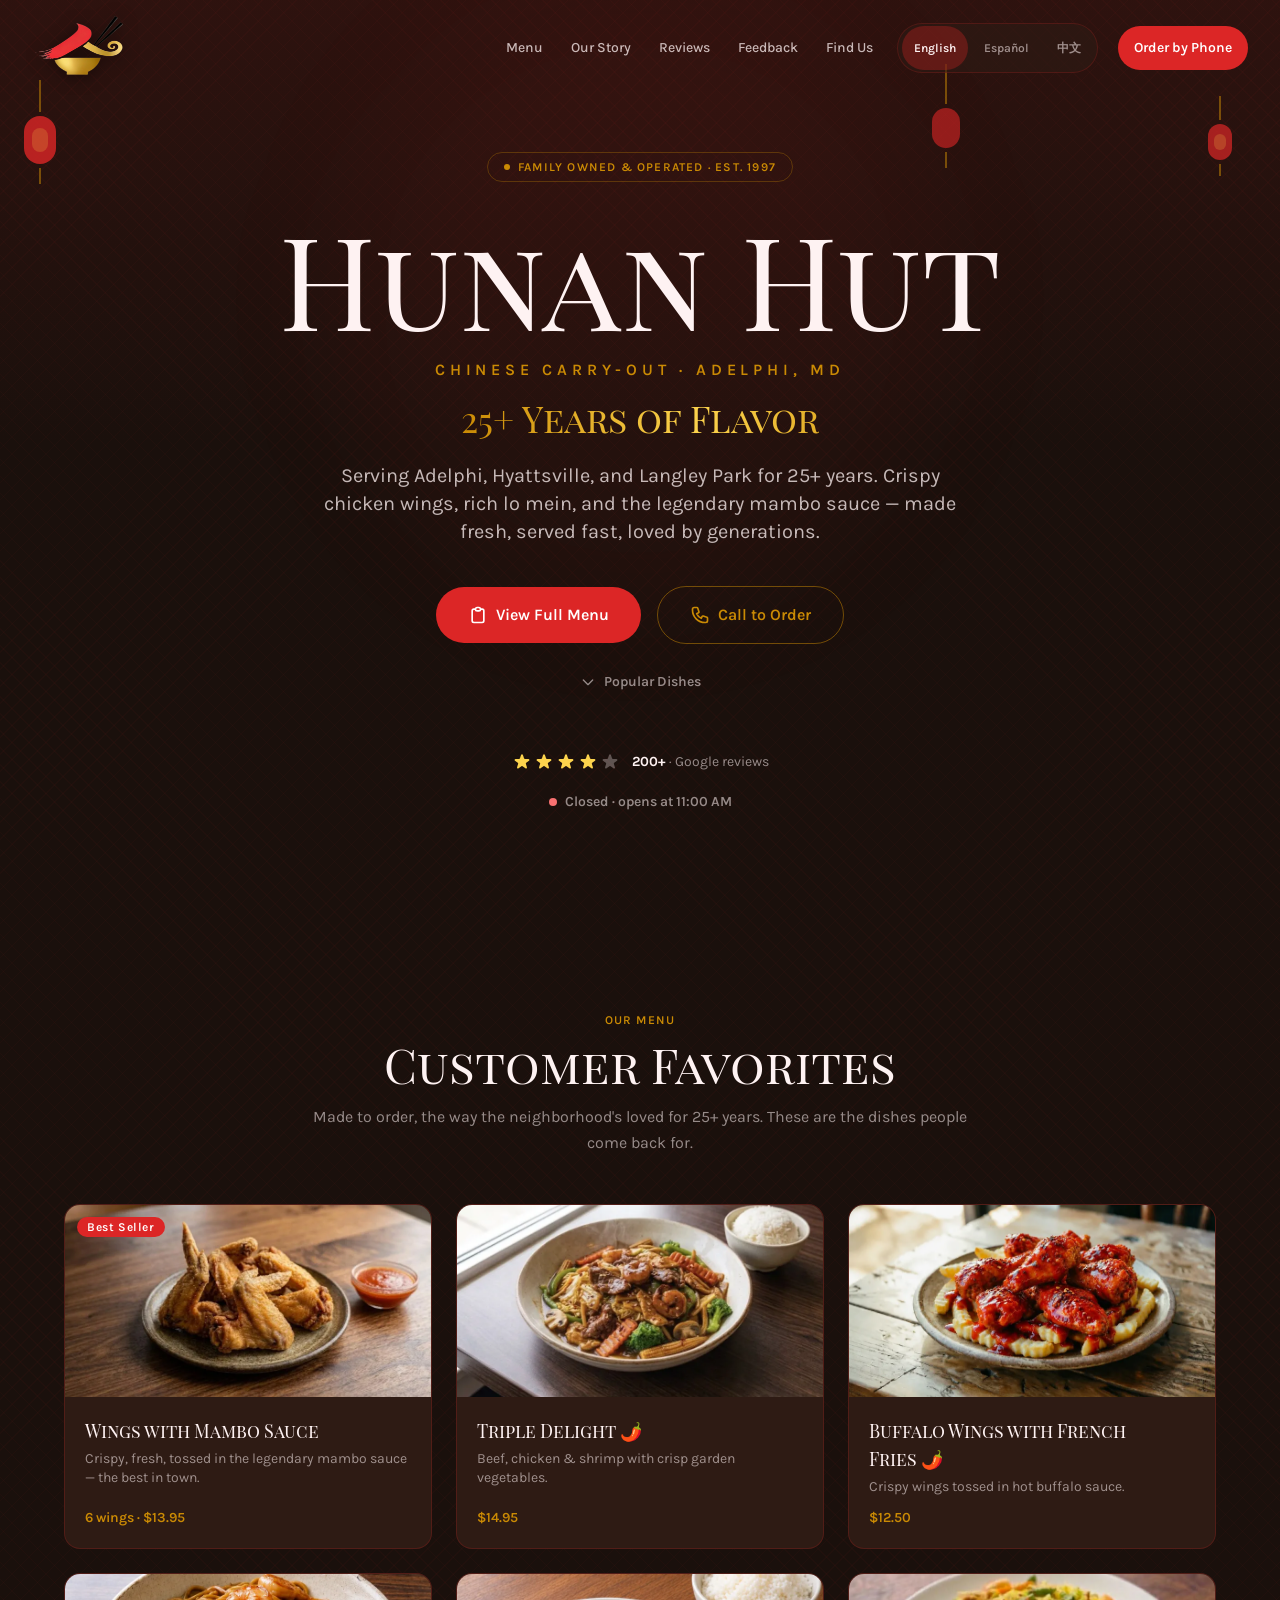
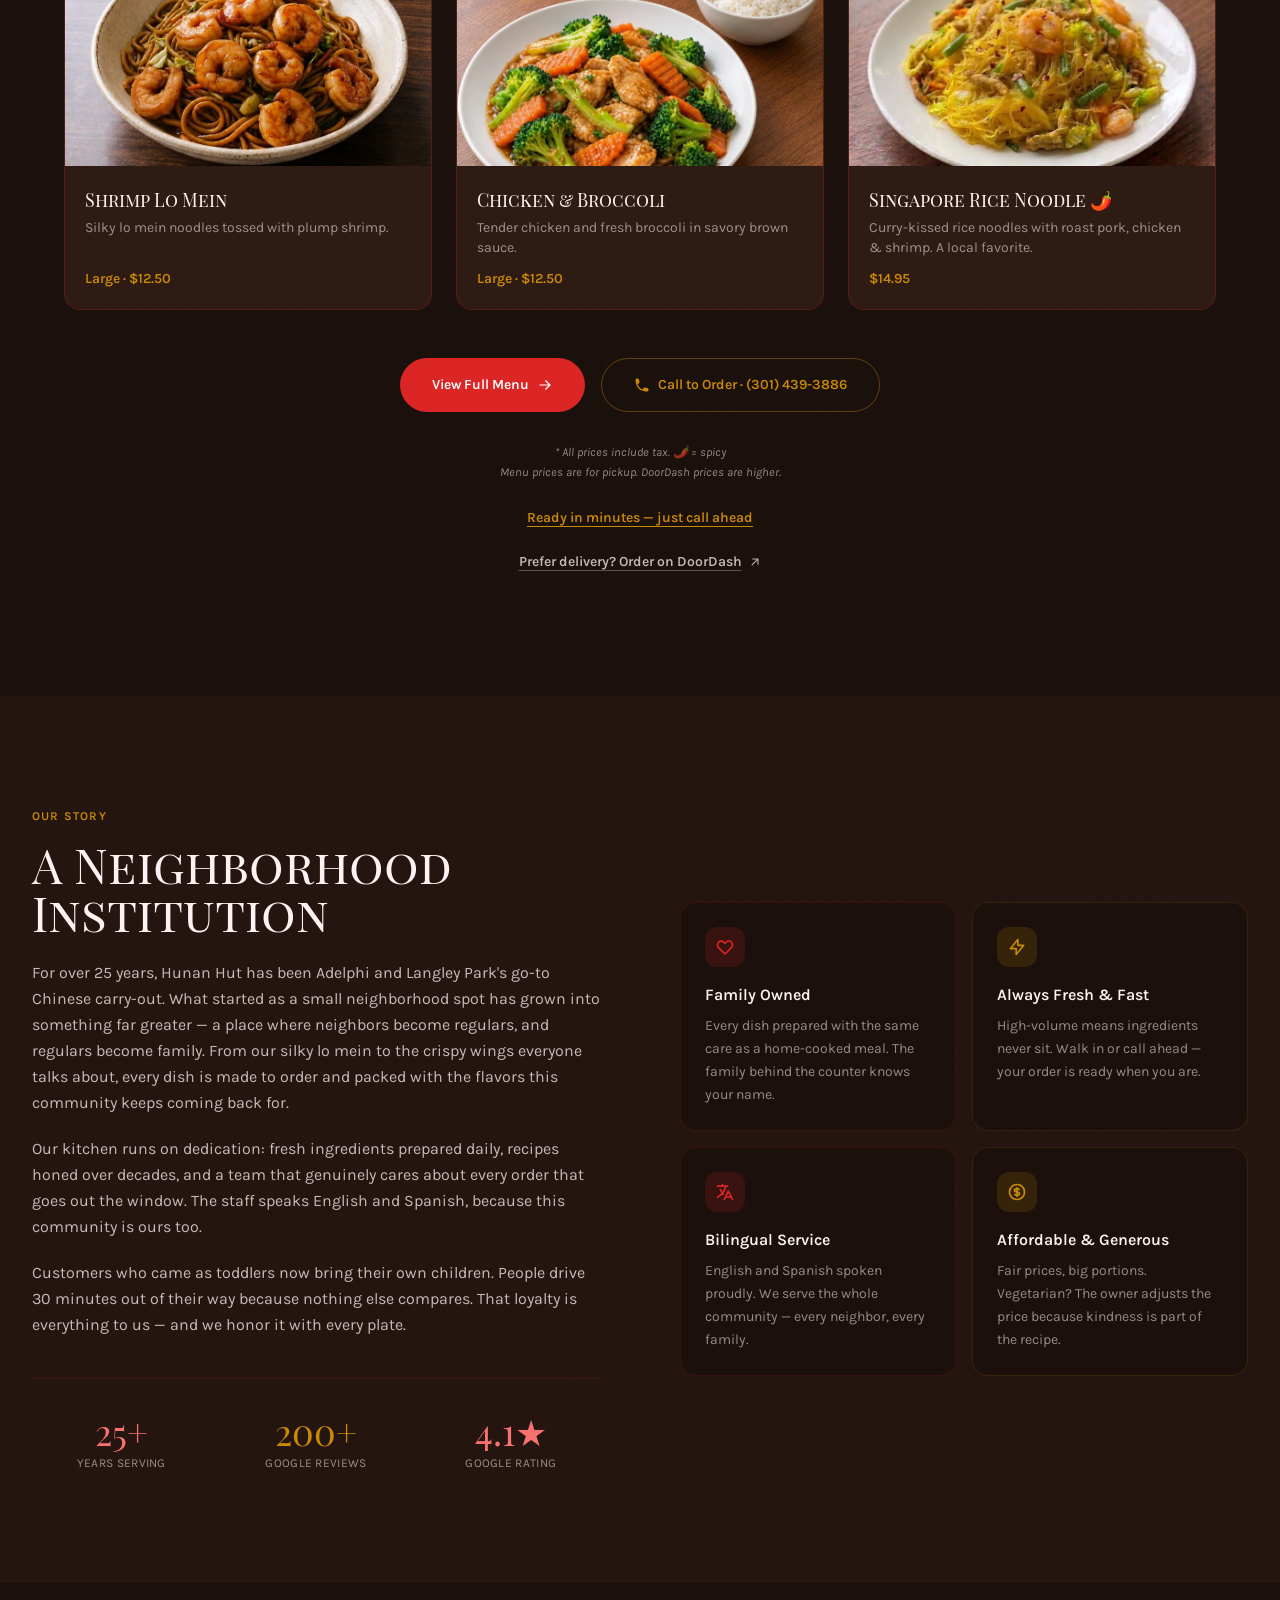
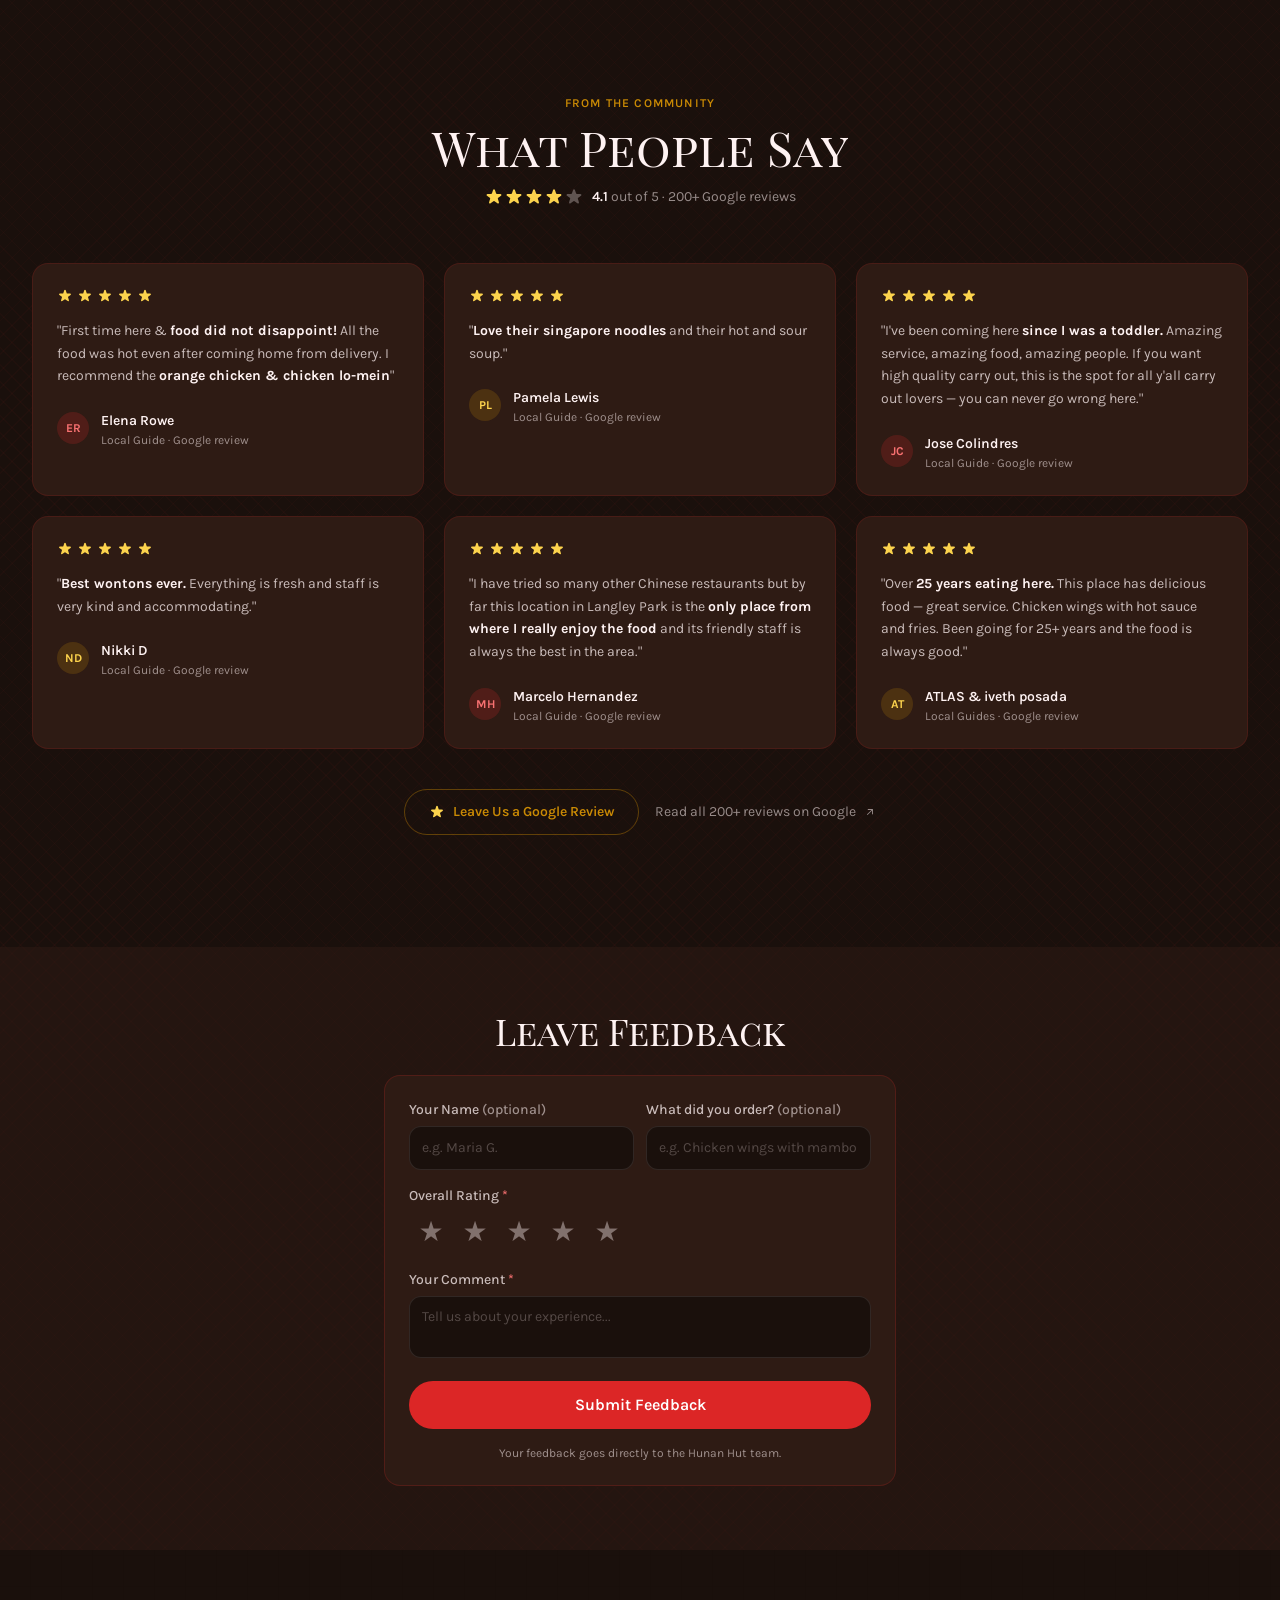
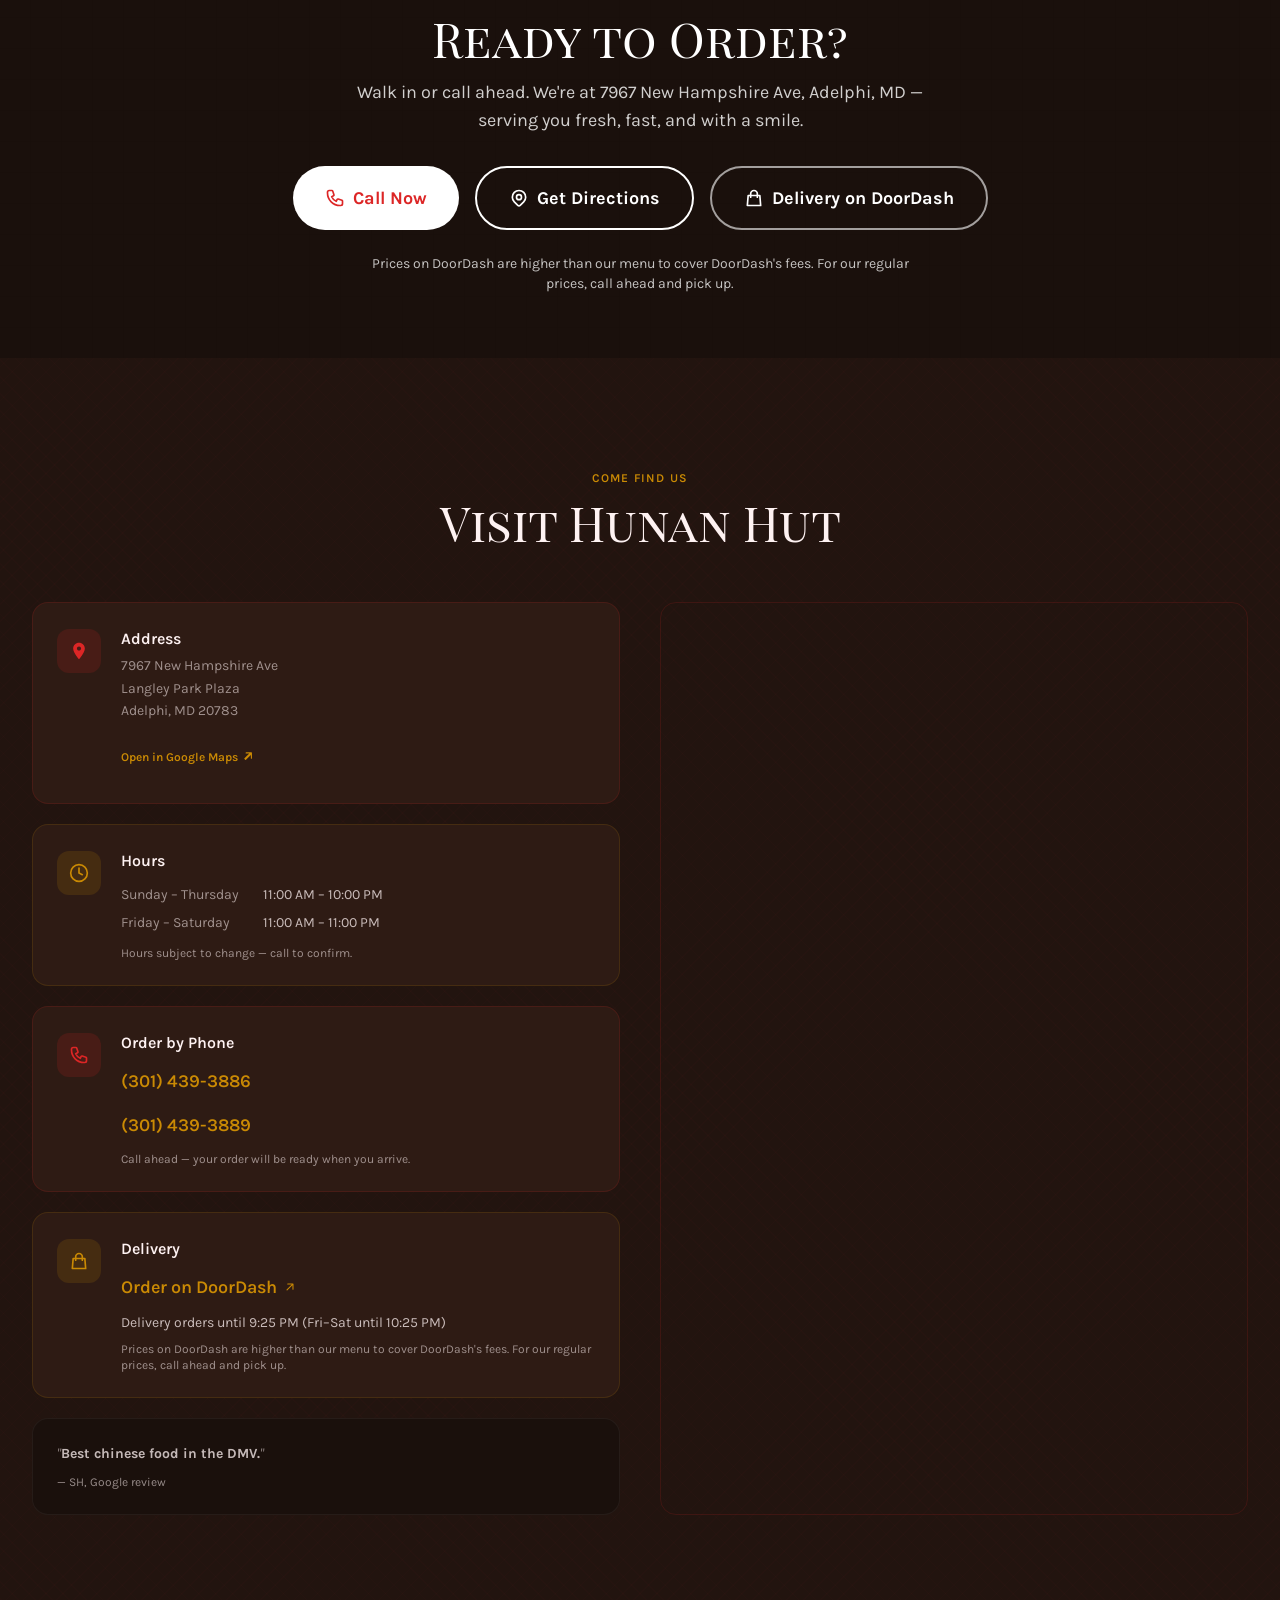
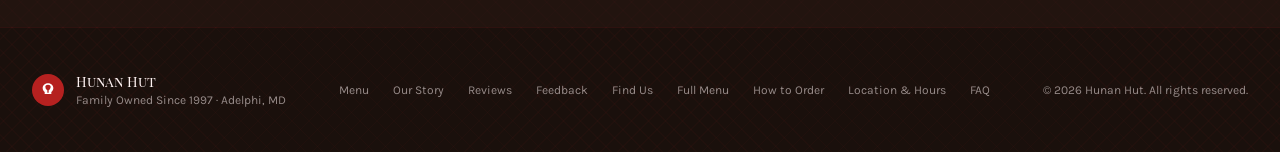
==== index.html @ 41709d6e "seo: official-site signals — sameAs profiles, FAQ official-website answer, drop hreflang - Restauran" ====
<!DOCTYPE html>
<html lang="en">
<head>
  <meta charset="UTF-8" />
  <meta name="viewport" content="width=device-width, initial-scale=1.0" />
  <title>Hunan Hut | Chinese Carry-Out &amp; Wings in Adelphi, MD</title>
  <meta name="description" content="Family-owned Chinese carry-out in Adelphi, MD since 1997. Crispy wings with mambo sauce, lo mein &amp; General Tso's. 7967 New Hampshire Ave · (301) 439-3886.">
  <meta name="keywords" content="Chinese carry-out Adelphi MD, lo mein Adelphi, Chinese takeout Hyattsville, chicken wings mambo sauce, General Tso's chicken Maryland, Chinese food Langley Park, fried rice carry-out, Chinese food near me, American Chinese food Maryland, Prince George's County Chinese restaurant, bilingual Chinese carry-out, cheap Chinese food DMV">
  <meta name="robots" content="index, follow">
  <meta name="geo.region" content="US-MD">
  <meta name="geo.placename" content="Adelphi, Maryland">
  <meta name="geo.position" content="38.9943;-76.9857">
  <meta name="ICBM" content="38.9943, -76.9857">
  <link rel="canonical" href="https://hunan-hut.com/">
  <link rel="icon" href="/favicon.ico" sizes="48x48">
  <link rel="icon" type="image/png" href="/icon-192.png" sizes="192x192">
  <link rel="apple-touch-icon" href="/apple-touch-icon.png">
  <!-- Open Graph -->
  <meta property="og:type" content="restaurant">
  <meta property="og:site_name" content="Hunan Hut">
  <meta property="og:title" content="Hunan Hut — Chinese Carry-Out | Adelphi, MD">
  <meta property="og:description" content="Family-owned Chinese carry-out serving Adelphi &amp; Hyattsville for 25+ years. Wings with mambo sauce, lo mein, General Tso's, and more. Call (301) 439-3886.">
  <meta property="og:url" content="https://hunan-hut.com/">
  <meta property="og:locale" content="en_US">
  <meta property="og:locale:alternate" content="es_MX">
  <meta property="og:locale:alternate" content="zh_CN">
  <!-- Twitter Card -->
  <meta property="og:image" content="https://hunan-hut.com/images/menu/wings-mambo.jpg">
  <meta property="og:image:alt" content="Crispy fried chicken wings with a cup of mambo sauce from Hunan Hut in Adelphi, MD">
  <meta name="twitter:card" content="summary_large_image">
  <meta name="twitter:title" content="Hunan Hut — Chinese Carry-Out | Adelphi, MD">
  <meta name="twitter:description" content="Crispy wings, lo mein, General Tso's. Family-owned 25+ years in Adelphi, MD.">
  <meta name="twitter:image" content="https://hunan-hut.com/images/menu/wings-mambo.jpg">
  <!-- Hreflang -->
  <!-- Preconnect -->
  <link rel="preconnect" href="https://fonts.googleapis.com" />
  <link rel="preconnect" href="https://fonts.gstatic.com" crossorigin />
  <link href="https://fonts.googleapis.com/css2?family=Karla:wght@300;400;500;600;700&family=Playfair+Display+SC:wght@400;700&display=swap" rel="stylesheet" media="print" onload="this.media='all'" />
  <noscript><link href="https://fonts.googleapis.com/css2?family=Karla:wght@300;400;500;600;700&family=Playfair+Display+SC:wght@400;700&display=swap" rel="stylesheet" /></noscript>
  <link rel="stylesheet" href="assets/tailwind.css">
  <style>
    /* Reduced motion support */
    @media (prefers-reduced-motion: reduce) {
      *, ::before, ::after { animation-duration: 0.01ms !important; transition-duration: 0.01ms !important; }
    }

    html { scroll-behavior: smooth; }
    body { font-family: 'Karla', system-ui, sans-serif; background: #1A100C; color: #FEF2F2; }

    /* Lantern glow animation */
    @keyframes lanternSway {
      0%, 100% { transform: rotate(-3deg); }
      50%       { transform: rotate(3deg); }
    }
    @keyframes glowPulse {
      0%, 100% { box-shadow: 0 0 20px rgba(220,38,38,0.4), 0 0 60px rgba(220,38,38,0.15); }
      50%       { box-shadow: 0 0 35px rgba(220,38,38,0.7), 0 0 80px rgba(220,38,38,0.25); }
    }
    @keyframes fadeInUp {
      from { opacity: 0; transform: translateY(24px); }
      to   { opacity: 1; transform: translateY(0); }
    }
    @keyframes shimmer {
      0%   { background-position: -200% center; }
      100% { background-position:  200% center; }
    }

    .lantern { animation: lanternSway 4s ease-in-out infinite; transform-origin: top center; }
    .lantern:nth-child(2) { animation-delay: 0.8s; }
    .lantern:nth-child(3) { animation-delay: 1.6s; }
    .glow-red { animation: glowPulse 3s ease-in-out infinite; }
    .fade-in-up { animation: fadeInUp 0.7s ease-out forwards; }
    .delay-1 { animation-delay: 0.15s; opacity: 0; }
    .delay-2 { animation-delay: 0.3s;  opacity: 0; }
    .delay-3 { animation-delay: 0.45s; opacity: 0; }
    .delay-4 { animation-delay: 0.6s;  opacity: 0; }

    .gold-shimmer {
      background: linear-gradient(90deg, #CA8A04, #FCD34D, #CA8A04, #FCD34D);
      background-size: 200% auto;
      -webkit-background-clip: text;
      background-clip: text;
      -webkit-text-fill-color: transparent;
      animation: shimmer 8s linear infinite;
    }

    .pattern-bg {
      background-image:
        repeating-linear-gradient(45deg, rgba(220,38,38,0.03) 0px, rgba(220,38,38,0.03) 1px, transparent 1px, transparent 12px),
        repeating-linear-gradient(-45deg, rgba(220,38,38,0.03) 0px, rgba(220,38,38,0.03) 1px, transparent 1px, transparent 12px);
    }

    .card-hover {
      transition: transform 0.2s ease, box-shadow 0.2s ease;
    }
    .card-hover:hover {
      transform: translateY(-4px);
      box-shadow: 0 12px 40px rgba(220,38,38,0.25);
    }
    .fav-img { transition: transform 0.4s ease; }
    .card-hover:hover .fav-img { transform: scale(1.05); }

    /* Divider wave */
    .wave-divider { line-height: 0; }
    .wave-divider svg { display: block; }

    /* Sticky nav scroll shadow */
    .nav-scrolled { box-shadow: 0 2px 20px rgba(0,0,0,0.6); }

    /* Menu badge */
    .badge {
      display: inline-flex; align-items: center; gap: 4px;
      font-size: 12px; font-weight: 600; letter-spacing: 0.05em;
      padding: 2px 10px; border-radius: 100px;
    }

    /* Stars (display) */
    .star { color: #FCD34D; }

    /* Star rating INPUT */
    .star-rating { position: relative; display: flex; flex-direction: row-reverse; gap: 0; justify-content: flex-end; }
    .star-rating input { position: absolute; opacity: 0; width: 1px; height: 1px; }
    .star-rating input:focus-visible + label { outline: 2px solid #CA8A04; outline-offset: 2px; border-radius: 4px; }
    .star-rating label {
      font-size: 28px; color: rgba(254,242,242,0.4); cursor: pointer;
      display: inline-flex; align-items: center; justify-content: center; min-width: 44px; min-height: 44px;
      transition: color 0.15s ease;
    }
    .star-rating label:hover,
    .star-rating label:hover ~ label,
    .star-rating input:checked ~ label { color: #FCD34D; }

    /* Language toggle — same pill style as the other pages */
    .lang-btn { border-radius: 9999px; transition: color 0.2s ease, background-color 0.2s ease; }
    .lang-btn.active { background: rgba(220,38,38,0.3); color: #FEF2F2; }

    /* Feedback form success */
    #feedback-success { display: none; }
    /* Focus is moved here after sending so screen readers announce it; it isn't clickable, so no ring */
    #feedback-success:focus { outline: none; }
  </style>

  <!-- JSON-LD: WebSite (gives Google the site name "Hunan Hut" for search results) -->
  <script type="application/ld+json">
  {
    "@context": "https://schema.org",
    "@type": "WebSite",
    "@id": "https://hunan-hut.com/#website",
    "name": "Hunan Hut",
    "alternateName": ["Hunan Hut Chinese Carry-Out", "hunan-hut.com"],
    "url": "https://hunan-hut.com/"
  }
  </script>

  <!-- JSON-LD: LocalBusiness / Restaurant -->
  <script type="application/ld+json">
  {
    "@context": "https://schema.org",
    "@type": ["Restaurant", "LocalBusiness", "FoodEstablishment"],
    "name": "Hunan Hut",
    "alternateName": "Hunan Hut Chinese Carry-Out",
    "description": "Family-owned Chinese-American carry-out serving Adelphi and Hyattsville, MD for over 25 years. Famous for crispy chicken wings with mambo sauce, lo mein, General Tso's chicken, fried rice, and more. English and Spanish spoken.",
    "@id": "https://hunan-hut.com/#restaurant",
    "url": "https://hunan-hut.com/",
    "image": [
      "https://hunan-hut.com/images/menu/wings-mambo.jpg",
      "https://hunan-hut.com/images/menu/triple-delight.jpg",
      "https://hunan-hut.com/images/menu/shrimp-lo-mein.jpg"
    ],
    "logo": "https://hunan-hut.com/logo2.png",
    "menu": "https://hunan-hut.com/menu/",
    "hasMenu": "https://hunan-hut.com/menu/",
    "telephone": "+13014393886",
    "priceRange": "$",
    "servesCuisine": ["Chinese", "American Chinese", "Asian"],
    "address": {
      "@type": "PostalAddress",
      "streetAddress": "7967 New Hampshire Ave",
      "addressLocality": "Adelphi",
      "addressRegion": "MD",
      "postalCode": "20783",
      "addressCountry": "US"
    },
    "geo": {
      "@type": "GeoCoordinates",
      "latitude": 38.9943,
      "longitude": -76.9857
    },
    "openingHoursSpecification": [
      { "@type": "OpeningHoursSpecification", "dayOfWeek": "https://schema.org/Monday",    "opens": "11:00", "closes": "22:00" },
      { "@type": "OpeningHoursSpecification", "dayOfWeek": "https://schema.org/Tuesday",   "opens": "11:00", "closes": "22:00" },
      { "@type": "OpeningHoursSpecification", "dayOfWeek": "https://schema.org/Wednesday", "opens": "11:00", "closes": "22:00" },
      { "@type": "OpeningHoursSpecification", "dayOfWeek": "https://schema.org/Thursday",  "opens": "11:00", "closes": "22:00" },
      { "@type": "OpeningHoursSpecification", "dayOfWeek": "https://schema.org/Friday",    "opens": "11:00", "closes": "23:00" },
      { "@type": "OpeningHoursSpecification", "dayOfWeek": "https://schema.org/Saturday",  "opens": "11:00", "closes": "23:00" },
      { "@type": "OpeningHoursSpecification", "dayOfWeek": "https://schema.org/Sunday",    "opens": "11:00", "closes": "22:00" }
    ],
    "aggregateRating": {
      "@type": "AggregateRating",
      "ratingValue": "4.1",
      "reviewCount": "208",
      "bestRating": "5",
      "worstRating": "1"
    },
    "hasMap": "https://maps.google.com/?cid=963080187798572148",
    "sameAs": [
      "https://maps.google.com/?cid=963080187798572148",
      "https://maps.apple.com/place?place-id=I8BC66DBC13714AF1",
      "https://www.yelp.com/biz/hunan-hut-hyattsville",
      "https://www.doordash.com/store/hunan-hut-hyattsville-37828137/85688749/"
    ],
    "potentialAction": [
      {
        "@type": "OrderAction",
        "target": {
          "@type": "EntryPoint",
          "urlTemplate": "tel:+13014393886"
        }
      },
      {
        "@type": "OrderAction",
        "target": {
          "@type": "EntryPoint",
          "urlTemplate": "https://www.doordash.com/store/hunan-hut-hyattsville-37828137/85688749/",
          "actionPlatform": ["https://schema.org/DesktopWebPlatform", "https://schema.org/MobileWebPlatform"]
        }
      }
    ],
    "amenityFeature": [
      { "@type": "LocationFeatureSpecification", "name": "Takeout", "value": true },
      { "@type": "LocationFeatureSpecification", "name": "Carry-Out", "value": true },
      { "@type": "LocationFeatureSpecification", "name": "Delivery (via DoorDash)", "value": true },
      { "@type": "LocationFeatureSpecification", "name": "Bilingual Staff (English/Spanish)", "value": true }
    ],
    "keywords": "Chinese carry-out, lo mein, chicken wings, mambo sauce, General Tso's, fried rice, Adelphi MD, Hyattsville MD, Langley Park"
  }
  </script>

  <!-- JSON-LD: BreadcrumbList -->
  <script type="application/ld+json">
  {
    "@context": "https://schema.org",
    "@type": "BreadcrumbList",
    "itemListElement": [
      {
        "@type": "ListItem",
        "position": 1,
        "name": "Hunan Hut",
        "item": "https://hunan-hut.com/"
      }
    ]
  }
  </script>
</head>
<body class="bg-brand-darker pattern-bg pb-[72px] md:pb-0">

  <!-- ===== NAVIGATION ===== -->
  <nav id="navbar" aria-label="Main navigation"
    class="fixed top-0 left-0 right-0 z-50 transition-all duration-300">
    <div class="max-w-7xl mx-auto px-4 sm:px-6 lg:px-8">
      <div class="flex items-center justify-between h-24">

        <!-- Logo -->
        <a href="#home" class="flex items-center gap-2 cursor-pointer focus:outline-none focus-visible:ring-2 focus-visible:ring-brand-gold rounded" aria-label="Hunan Hut home">
          <img src="logo2.png" alt="Hunan Hut logo: a gold rice bowl with chopsticks under a red brushstroke" width="96" height="96" fetchpriority="high" class="object-contain flex-shrink-0" style="height:96px;width:96px;filter:drop-shadow(0 2px 8px rgba(0,0,0,0.5))"/>
        </a>

        <!-- Desktop nav links -->
        <!-- lg, not md: at 768–1023px the full nav wraps and clips the 中文 button, so tablets get the hamburger -->
        <div class="hidden lg:flex items-center gap-5">
          <a href="#menu"      data-i18n="nav_menu"     class="inline-flex items-center min-h-[44px] text-brand-cream/75 hover:text-brand-cream transition-colors duration-200 text-sm font-medium cursor-pointer focus:outline-none focus-visible:ring-2 focus-visible:ring-brand-gold rounded px-1">Menu</a>
          <a href="#about"     data-i18n="nav_story"    class="inline-flex items-center min-h-[44px] text-brand-cream/75 hover:text-brand-cream transition-colors duration-200 text-sm font-medium cursor-pointer focus:outline-none focus-visible:ring-2 focus-visible:ring-brand-gold rounded px-1">Our Story</a>
          <a href="#reviews"   data-i18n="nav_reviews"  class="inline-flex items-center min-h-[44px] text-brand-cream/75 hover:text-brand-cream transition-colors duration-200 text-sm font-medium cursor-pointer focus:outline-none focus-visible:ring-2 focus-visible:ring-brand-gold rounded px-1">Reviews</a>
          <a href="#feedback"  data-i18n="nav_feedback" class="inline-flex items-center min-h-[44px] text-brand-cream/75 hover:text-brand-cream transition-colors duration-200 text-sm font-medium cursor-pointer focus:outline-none focus-visible:ring-2 focus-visible:ring-brand-gold rounded px-1">Feedback</a>
          <a href="#contact"   data-i18n="nav_find"     class="inline-flex items-center min-h-[44px] text-brand-cream/75 hover:text-brand-cream transition-colors duration-200 text-sm font-medium cursor-pointer focus:outline-none focus-visible:ring-2 focus-visible:ring-brand-gold rounded px-1">Find Us</a>
          <!-- Language toggle -->
          <div class="flex items-center gap-1 bg-brand-dark/60 rounded-full px-1 py-0.5 border border-brand-red/20 text-xs font-semibold" role="group" aria-label="Language selector">
            <button id="lang-en" onclick="setLang('en')" class="lang-btn active px-3 py-1.5 min-h-[44px] cursor-pointer focus:outline-none focus-visible:ring-2 focus-visible:ring-brand-gold">English</button>
            <button id="lang-es" onclick="setLang('es')" class="lang-btn px-3 py-1.5 min-h-[44px] text-brand-cream/55 cursor-pointer focus:outline-none focus-visible:ring-2 focus-visible:ring-brand-gold">Español</button>
            <button id="lang-zh" onclick="setLang('zh')" class="lang-btn px-3 py-1.5 min-h-[44px] text-brand-cream/55 cursor-pointer focus:outline-none focus-visible:ring-2 focus-visible:ring-brand-gold">中文</button>
          </div>
          <a href="tel:+13014393886" data-i18n="nav_order"
            class="bg-brand-red hover:bg-red-700 text-white text-sm font-semibold px-4 py-2 rounded-full min-h-[44px] flex items-center transition-colors duration-200 cursor-pointer focus:outline-none focus-visible:ring-2 focus-visible:ring-brand-gold">
            Order by Phone
          </a>
        </div>

        <!-- Mobile menu button -->
        <button id="mobile-menu-btn" aria-label="Open menu" aria-expanded="false" aria-controls="mobile-menu"
          class="lg:hidden p-2.5 rounded text-brand-cream/75 hover:text-brand-cream focus:outline-none focus-visible:ring-2 focus-visible:ring-brand-gold cursor-pointer">
          <svg id="icon-menu" viewBox="0 0 24 24" class="w-6 h-6" fill="none" stroke="currentColor" stroke-width="2" aria-hidden="true">
            <path stroke-linecap="round" stroke-linejoin="round" d="M4 6h16M4 12h16M4 18h16"/>
          </svg>
          <svg id="icon-close" viewBox="0 0 24 24" class="w-6 h-6 hidden" fill="none" stroke="currentColor" stroke-width="2" aria-hidden="true">
            <path stroke-linecap="round" stroke-linejoin="round" d="M6 18L18 6M6 6l12 12"/>
          </svg>
        </button>
      </div>
    </div>

    <!-- Mobile menu -->
    <div id="mobile-menu" class="hidden lg:hidden bg-brand-dark/95 backdrop-blur border-t border-brand-red/20">
      <div class="px-4 py-4 flex flex-col gap-4">
        <a href="#menu"     data-i18n="nav_menu"     class="text-brand-cream/75 hover:text-brand-cream text-base font-medium py-2.5 cursor-pointer transition-colors">Menu</a>
        <a href="#about"    data-i18n="nav_story"    class="text-brand-cream/75 hover:text-brand-cream text-base font-medium py-2.5 cursor-pointer transition-colors">Our Story</a>
        <a href="#reviews"  data-i18n="nav_reviews"  class="text-brand-cream/75 hover:text-brand-cream text-base font-medium py-2.5 cursor-pointer transition-colors">Reviews</a>
        <a href="#feedback" data-i18n="nav_feedback" class="text-brand-cream/75 hover:text-brand-cream text-base font-medium py-2.5 cursor-pointer transition-colors">Feedback</a>
        <a href="#contact"  data-i18n="nav_find"     class="text-brand-cream/75 hover:text-brand-cream text-base font-medium py-2.5 cursor-pointer transition-colors">Find Us</a>
        <a href="https://www.doordash.com/store/hunan-hut-hyattsville-37828137/85688749/" target="_blank" rel="noopener noreferrer" data-i18n="nav_delivery" class="text-brand-cream/75 hover:text-brand-cream text-base font-medium py-2.5 cursor-pointer transition-colors">Delivery on DoorDash</a>
        <!-- Language toggle mobile -->
        <div class="flex items-center gap-3">
          <span class="text-brand-cream/55 text-xs font-semibold uppercase tracking-wide" data-i18n="lang_label">Language:</span>
          <div class="flex items-center gap-1 bg-brand-dark/60 rounded-full px-1 py-0.5 border border-brand-red/20 text-xs font-semibold" role="group" aria-label="Language selector">
            <button id="lang-en-m" onclick="setLang('en')" class="lang-btn active px-4 py-2 min-h-[44px] cursor-pointer">English</button>
            <button id="lang-es-m" onclick="setLang('es')" class="lang-btn px-4 py-2 min-h-[44px] text-brand-cream/55 cursor-pointer">Español</button>
            <button id="lang-zh-m" onclick="setLang('zh')" class="lang-btn px-4 py-2 min-h-[44px] text-brand-cream/55 cursor-pointer">中文</button>
          </div>
        </div>
        <a href="tel:+13014393886" data-i18n="nav_order"
          class="bg-brand-red text-white font-semibold text-center py-3 rounded-full min-h-[44px] flex items-center justify-center cursor-pointer transition-colors hover:bg-red-700">
          Order by Phone
        </a>
      </div>
    </div>
  </nav>

  <main id="main">

  <!-- ===== HERO ===== -->
  <section id="home" class="relative min-h-screen flex items-center justify-center overflow-hidden pt-24 md:pt-16">

    <!-- Background red radial glow -->
    <div class="absolute inset-0 bg-gradient-to-b from-brand-red/10 via-transparent to-transparent pointer-events-none" aria-hidden="true"></div>
    <div class="absolute top-1/3 left-1/2 -translate-x-1/2 -translate-y-1/2 w-[600px] h-[600px] rounded-full bg-brand-red/5 blur-3xl pointer-events-none" aria-hidden="true"></div>

    <!-- Decorative lanterns -->
    <div class="absolute top-20 left-6 hidden lg:flex flex-col items-center gap-1 lantern" aria-hidden="true">
      <div class="w-0.5 h-8 bg-brand-gold/50"></div>
      <div class="w-8 h-12 rounded-full bg-brand-red/80 glow-red flex items-center justify-center">
        <div class="w-4 h-6 rounded-full bg-brand-goldLight/20"></div>
      </div>
      <div class="w-0.5 h-4 bg-brand-gold/50"></div>
    </div>
    <div class="absolute top-24 right-12 hidden lg:flex flex-col items-center gap-1 lantern" style="animation-delay:1s" aria-hidden="true">
      <div class="w-0.5 h-6 bg-brand-gold/50"></div>
      <div class="w-6 h-9 rounded-full bg-brand-red/70 glow-red flex items-center justify-center">
        <div class="w-3 h-4 rounded-full bg-brand-goldLight/20"></div>
      </div>
      <div class="w-0.5 h-3 bg-brand-gold/50"></div>
    </div>
    <div class="absolute top-16 right-1/4 hidden xl:flex flex-col items-center gap-1 lantern" style="animation-delay:2s" aria-hidden="true">
      <div class="w-0.5 h-10 bg-brand-gold/50"></div>
      <div class="w-7 h-10 rounded-full bg-brand-red/60 glow-red"></div>
      <div class="w-0.5 h-4 bg-brand-gold/50"></div>
    </div>

    <div class="max-w-5xl mx-auto px-4 sm:px-6 lg:px-8 text-center relative z-10 flex flex-col items-center">

      <!-- Tagline pill -->
      <div class="fade-in-up inline-flex items-center gap-2 border border-brand-gold/30 rounded-full px-4 py-1.5 mb-8 max-[374px]:mb-4">
        <span class="w-1.5 h-1.5 rounded-full bg-brand-gold animate-pulse" aria-hidden="true"></span>
        <span class="text-brand-gold text-xs font-semibold tracking-widest max-[374px]:tracking-wider uppercase text-center"><span data-i18n="hero_pill_a">Family Owned &amp; Operated</span><span class="max-[374px]:hidden"> · </span><span data-i18n="hero_pill_b" class="max-[374px]:block">Est. 1997</span></span>
      </div>

      <!-- Main headline -->
      <h1 class="mb-4 fade-in-up delay-1">
        <span class="block font-display text-6xl max-[374px]:text-5xl sm:text-7xl md:text-8xl lg:text-9xl text-brand-cream leading-none">Hunan Hut</span>
        <span class="block mt-4 text-brand-gold text-sm sm:text-base font-semibold tracking-[0.3em] max-[374px]:tracking-[0.2em] uppercase"><span data-i18n="hero_h1_sub_a" class="block sm:inline">Chinese Carry-Out</span><span class="hidden sm:inline"> · </span><span data-i18n="hero_h1_sub_b" class="block sm:inline">Adelphi, MD</span></span>
      </h1>
      <p class="font-display text-2xl sm:text-3xl md:text-4xl fade-in-up delay-2 mb-6">
        <span data-i18n="hero_shimmer" class="gold-shimmer">25+ Years of Flavor</span>
      </p>
      <p data-i18n="hero_sub" class="text-brand-cream/75 text-lg max-[374px]:text-base sm:text-xl max-w-2xl mx-auto mb-6 md:mb-10 fade-in-up delay-3 leading-relaxed">
        Serving Adelphi, Hyattsville, and Langley Park for 25+ years.
        Crispy chicken wings, rich lo mein, and the legendary mambo sauce —
        made fresh, served fast, loved by generations.
      </p>

      <!-- CTA buttons -->
      <div class="order-3 md:order-1 self-stretch flex flex-col sm:flex-row gap-4 justify-center items-center fade-in-up delay-4">
        <a href="menu/"
          class="bg-brand-red hover:bg-red-700 text-white font-semibold text-base px-8 py-4 rounded-full min-h-[52px] flex items-center gap-2 cursor-pointer transition-colors duration-200 w-full sm:w-auto justify-center focus:outline-none focus-visible:ring-2 focus-visible:ring-brand-gold">
          <svg viewBox="0 0 24 24" class="w-5 h-5" fill="none" stroke="currentColor" stroke-width="2" aria-hidden="true">
            <path stroke-linecap="round" stroke-linejoin="round" d="M9 5H7a2 2 0 00-2 2v12a2 2 0 002 2h10a2 2 0 002-2V7a2 2 0 00-2-2h-2M9 5a2 2 0 002 2h2a2 2 0 002-2M9 5a2 2 0 012-2h2a2 2 0 012 2"/>
          </svg>
          <span data-i18n="hero_btn_menu">View Full Menu</span>
        </a>
        <a href="tel:+13014393886"
          class="border border-brand-gold/50 hover:border-brand-gold text-brand-gold hover:text-brand-goldLight font-semibold text-base px-8 py-4 rounded-full min-h-[52px] flex items-center gap-2 cursor-pointer transition-colors duration-200 w-full sm:w-auto justify-center focus:outline-none focus-visible:ring-2 focus-visible:ring-brand-gold">
          <svg viewBox="0 0 24 24" class="w-5 h-5" fill="none" stroke="currentColor" stroke-width="2" aria-hidden="true">
            <path stroke-linecap="round" stroke-linejoin="round" d="M3 5a2 2 0 012-2h3.28a1 1 0 01.948.684l1.498 4.493a1 1 0 01-.502 1.21l-2.257 1.13a11.042 11.042 0 005.516 5.516l1.13-2.257a1 1 0 011.21-.502l4.493 1.498a1 1 0 01.684.949V19a2 2 0 01-2 2h-1C9.716 21 3 14.284 3 6V5z"/>
          </svg>
          <span data-i18n="hero_btn_call">Call to Order</span>
        </a>
      </div>

      <!-- Popular dishes (on-page jump) -->
      <div class="order-4 md:order-2 mt-4 fade-in-up delay-4">
        <a href="#menu"
          class="inline-flex items-center gap-2 min-h-[44px] text-brand-cream/55 hover:text-brand-cream/80 text-sm font-semibold transition-colors duration-200 focus:outline-none focus-visible:ring-2 focus-visible:ring-brand-gold rounded">
          <svg viewBox="0 0 24 24" class="w-4 h-4" fill="none" stroke="currentColor" stroke-width="2" aria-hidden="true">
            <path stroke-linecap="round" stroke-linejoin="round" d="M19 9l-7 7-7-7"/>
          </svg>
          <span data-i18n="hero_popular">Popular Dishes</span>
        </a>
      </div>

      <!-- Rating badge (phones: sits above the buttons so it clears the sticky call bar) -->
      <div class="order-1 md:order-3 mb-2 md:mb-0 md:mt-12 flex flex-wrap items-center justify-center gap-x-3 gap-y-1 fade-in-up delay-4">
        <div class="flex items-center gap-0.5" role="img" aria-label="200+ Google reviews, 4.1 out of 5 stars">
          <svg class="w-5 h-5 star" viewBox="0 0 20 20" fill="currentColor" aria-hidden="true"><path d="M9.049 2.927c.3-.921 1.603-.921 1.902 0l1.07 3.292a1 1 0 00.95.69h3.462c.969 0 1.371 1.24.588 1.81l-2.8 2.034a1 1 0 00-.364 1.118l1.07 3.292c.3.921-.755 1.688-1.54 1.118l-2.8-2.034a1 1 0 00-1.175 0l-2.8 2.034c-.784.57-1.838-.197-1.539-1.118l1.07-3.292a1 1 0 00-.364-1.118L2.98 8.72c-.783-.57-.38-1.81.588-1.81h3.461a1 1 0 00.951-.69l1.07-3.292z"/></svg>
          <svg class="w-5 h-5 star" viewBox="0 0 20 20" fill="currentColor" aria-hidden="true"><path d="M9.049 2.927c.3-.921 1.603-.921 1.902 0l1.07 3.292a1 1 0 00.95.69h3.462c.969 0 1.371 1.24.588 1.81l-2.8 2.034a1 1 0 00-.364 1.118l1.07 3.292c.3.921-.755 1.688-1.54 1.118l-2.8-2.034a1 1 0 00-1.175 0l-2.8 2.034c-.784.57-1.838-.197-1.539-1.118l1.07-3.292a1 1 0 00-.364-1.118L2.98 8.72c-.783-.57-.38-1.81.588-1.81h3.461a1 1 0 00.951-.69l1.07-3.292z"/></svg>
          <svg class="w-5 h-5 star" viewBox="0 0 20 20" fill="currentColor" aria-hidden="true"><path d="M9.049 2.927c.3-.921 1.603-.921 1.902 0l1.07 3.292a1 1 0 00.95.69h3.462c.969 0 1.371 1.24.588 1.81l-2.8 2.034a1 1 0 00-.364 1.118l1.07 3.292c.3.921-.755 1.688-1.54 1.118l-2.8-2.034a1 1 0 00-1.175 0l-2.8 2.034c-.784.57-1.838-.197-1.539-1.118l1.07-3.292a1 1 0 00-.364-1.118L2.98 8.72c-.783-.57-.38-1.81.588-1.81h3.461a1 1 0 00.951-.69l1.07-3.292z"/></svg>
          <svg class="w-5 h-5 star" viewBox="0 0 20 20" fill="currentColor" aria-hidden="true"><path d="M9.049 2.927c.3-.921 1.603-.921 1.902 0l1.07 3.292a1 1 0 00.95.69h3.462c.969 0 1.371 1.24.588 1.81l-2.8 2.034a1 1 0 00-.364 1.118l1.07 3.292c.3.921-.755 1.688-1.54 1.118l-2.8-2.034a1 1 0 00-1.175 0l-2.8 2.034c-.784.57-1.838-.197-1.539-1.118l1.07-3.292a1 1 0 00-.364-1.118L2.98 8.72c-.783-.57-.38-1.81.588-1.81h3.461a1 1 0 00.951-.69l1.07-3.292z"/></svg>
          <svg class="w-5 h-5 text-brand-cream/30" viewBox="0 0 20 20" fill="currentColor" aria-hidden="true">
            <path d="M9.049 2.927c.3-.921 1.603-.921 1.902 0l1.07 3.292a1 1 0 00.95.69h3.462c.969 0 1.371 1.24.588 1.81l-2.8 2.034a1 1 0 00-.364 1.118l1.07 3.292c.3.921-.755 1.688-1.54 1.118l-2.8-2.034a1 1 0 00-1.175 0l-2.8 2.034c-.784.57-1.838-.197-1.539-1.118l1.07-3.292a1 1 0 00-.364-1.118L2.98 8.72c-.783-.57-.38-1.81.588-1.81h3.461a1 1 0 00.951-.69l1.07-3.292z"/>
          </svg>
        </div>
        <span class="text-brand-cream/55 text-sm whitespace-nowrap"><strong class="text-brand-cream">200+</strong><span data-i18n="hero_rating"> · Google reviews</span></span>
      </div>

      <!-- Open / Closed status badge -->
      <div id="open-status" class="order-2 md:order-4 mb-7 md:mb-0 md:mt-5 invisible flex min-h-[20px] items-center justify-center gap-2 fade-in-up delay-4" role="status">
        <span id="open-status-dot" class="w-2 h-2 rounded-full" aria-hidden="true"></span>
        <span id="open-status-text" class="text-sm font-semibold"></span>
      </div>
    </div>
  </section>

  <!-- ===== FULL MENU ===== -->
  <section id="menu" class="py-20 sm:py-28">
    <div class="max-w-7xl mx-auto px-4 sm:px-6 lg:px-8">

      <!-- Section header -->
      <div class="text-center mb-12 reveal">
        <p data-i18n="menu_eyebrow" class="text-brand-gold text-xs font-semibold tracking-widest uppercase mb-3">Our Menu</p>
        <h2 data-i18n="menu_heading" class="font-display text-4xl sm:text-5xl text-brand-cream mb-4">Customer Favorites</h2>
        <p data-i18n="menu_sub" class="text-brand-cream/55 max-w-2xl mx-auto leading-relaxed">
          Made to order, the way the neighborhood's loved for 25+ years. These are the dishes people come back for.
        </p>
      </div>

      <!-- Dish card grid -->
      <div class="grid grid-cols-1 sm:grid-cols-2 lg:grid-cols-3 gap-6 max-w-6xl mx-auto">

        <!-- Card 1: Wings with Mambo Sauce -->
        <article class="flex flex-col bg-brand-dark border border-brand-red/20 rounded-2xl overflow-hidden card-hover relative">
          <div class="relative">
            <img src="images/menu/wings-mambo.webp" width="800" height="437" loading="lazy" decoding="async" alt="Crispy fried chicken wings with a cup of mambo sauce for dipping"
              class="fav-img w-full h-48 object-cover"
              onerror="this.style.display='none';this.nextElementSibling.style.display='flex'">
            <div data-i18n="fav_title_wings" class="fav-placeholder hidden w-full h-48 bg-brand-muted/40 items-center justify-center text-brand-cream/55 text-sm font-medium text-center px-4">Wings with Mambo Sauce</div>
            <span class="absolute top-3 left-3 badge bg-brand-red text-white text-xs" data-i18n="fav_badge_best_seller">Best Seller</span>
          </div>
          <div class="p-5 flex flex-col flex-1">
            <h3 data-i18n="fav_title_wings" class="font-display text-lg text-brand-cream mb-1">Wings with Mambo Sauce</h3>
            <p data-i18n="fav_hook_wings" class="text-brand-cream/55 text-sm leading-snug mb-3">Crispy, fresh, tossed in the legendary mambo sauce — the best in town.</p>
            <p data-i18n="fav_price_wings" class="mt-auto text-brand-gold font-semibold text-sm">6 wings · $13.95</p>
          </div>
        </article>

        <!-- Card 2: Triple Delight -->
        <article class="flex flex-col bg-brand-dark border border-brand-red/20 rounded-2xl overflow-hidden card-hover">
          <img src="images/menu/triple-delight.webp" width="800" height="451" loading="lazy" decoding="async" alt="Triple Delight: beef, chicken, and shrimp stir-fried with mixed vegetables"
            class="fav-img w-full h-48 object-cover"
            onerror="this.style.display='none';this.nextElementSibling.style.display='flex'">
          <div data-i18n="fav_title_triple" class="fav-placeholder hidden w-full h-48 bg-brand-muted/40 items-center justify-center text-brand-cream/55 text-sm font-medium text-center px-4">Triple Delight</div>
          <div class="p-5 flex flex-col flex-1">
            <h3 data-i18n="fav_title_triple" class="font-display text-lg text-brand-cream mb-1">Triple Delight&nbsp;🌶️</h3>
            <p data-i18n="fav_hook_triple" class="text-brand-cream/55 text-sm leading-snug mb-3">Beef, chicken &amp; shrimp with crisp garden vegetables.</p>
            <p class="mt-auto text-brand-gold font-semibold text-sm">$14.95</p>
          </div>
        </article>

        <!-- Card 3: Buffalo Wings -->
        <article class="flex flex-col bg-brand-dark border border-brand-red/20 rounded-2xl overflow-hidden card-hover">
          <img src="images/menu/buffalo-wings.webp" width="800" height="450" loading="lazy" decoding="async" alt="Buffalo wings in hot sauce piled on crinkle-cut French fries"
            class="fav-img w-full h-48 object-cover"
            onerror="this.style.display='none';this.nextElementSibling.style.display='flex'">
          <div data-i18n="fav_title_buffalo" class="fav-placeholder hidden w-full h-48 bg-brand-muted/40 items-center justify-center text-brand-cream/55 text-sm font-medium text-center px-4">Buffalo Wings with French Fries</div>
          <div class="p-5 flex flex-col flex-1">
            <h3 data-i18n="fav_title_buffalo" class="font-display text-lg text-brand-cream mb-1">Buffalo Wings with French Fries&nbsp;🌶️</h3>
            <p data-i18n="fav_hook_buffalo" class="text-brand-cream/55 text-sm leading-snug mb-3">Crispy wings tossed in hot buffalo sauce.</p>
            <p data-i18n="fav_price_buffalo" class="mt-auto text-brand-gold font-semibold text-sm">$12.50</p>
          </div>
        </article>

        <!-- Card 4: Shrimp Lo Mein -->
        <article class="flex flex-col bg-brand-dark border border-brand-red/20 rounded-2xl overflow-hidden card-hover">
          <img src="images/menu/shrimp-lo-mein.webp" width="800" height="419" loading="lazy" decoding="async" alt="Shrimp lo mein: soft egg noodles tossed with shrimp and vegetables"
            class="fav-img w-full h-48 object-cover"
            onerror="this.style.display='none';this.nextElementSibling.style.display='flex'">
          <div data-i18n="fav_title_lomein" class="fav-placeholder hidden w-full h-48 bg-brand-muted/40 items-center justify-center text-brand-cream/55 text-sm font-medium text-center px-4">Shrimp Lo Mein</div>
          <div class="p-5 flex flex-col flex-1">
            <h3 data-i18n="fav_title_lomein" class="font-display text-lg text-brand-cream mb-1">Shrimp Lo Mein</h3>
            <p data-i18n="fav_hook_lomein" class="text-brand-cream/55 text-sm leading-snug mb-3">Silky lo mein noodles tossed with plump shrimp.</p>
            <p class="mt-auto text-brand-gold font-semibold text-sm" data-i18n="fav_price_lomein">Large · $12.50</p>
          </div>
        </article>

        <!-- Card 5: Chicken & Broccoli -->
        <article class="flex flex-col bg-brand-dark border border-brand-red/20 rounded-2xl overflow-hidden card-hover">
          <img src="images/menu/chicken-broccoli.webp" width="800" height="422" loading="lazy" decoding="async" alt="Chicken and broccoli in brown sauce on a white plate, with a bowl of steamed rice"
            class="fav-img w-full h-48 object-cover"
            onerror="this.style.display='none';this.nextElementSibling.style.display='flex'">
          <div data-i18n="fav_title_broccoli" class="fav-placeholder hidden w-full h-48 bg-brand-muted/40 items-center justify-center text-brand-cream/55 text-sm font-medium text-center px-4">Chicken &amp; Broccoli</div>
          <div class="p-5 flex flex-col flex-1">
            <h3 data-i18n="fav_title_broccoli" class="font-display text-lg text-brand-cream mb-1">Chicken &amp; Broccoli</h3>
            <p data-i18n="fav_hook_broccoli" class="text-brand-cream/55 text-sm leading-snug mb-3">Tender chicken and fresh broccoli in savory brown sauce.</p>
            <p class="mt-auto text-brand-gold font-semibold text-sm" data-i18n="fav_price_broccoli">Large · $12.50</p>
          </div>
        </article>

        <!-- Card 6: Singapore Rice Noodle -->
        <article class="flex flex-col bg-brand-dark border border-brand-red/20 rounded-2xl overflow-hidden card-hover">
          <img src="images/menu/singapore-noodle.webp" width="768" height="461" loading="lazy" decoding="async" alt="Singapore rice noodles with shrimp and green beans on a white plate"
            class="fav-img w-full h-48 object-cover"
            onerror="this.style.display='none';this.nextElementSibling.style.display='flex'">
          <div data-i18n="fav_title_singapore" class="fav-placeholder hidden w-full h-48 bg-brand-muted/40 items-center justify-center text-brand-cream/55 text-sm font-medium text-center px-4">Singapore Rice Noodle</div>
          <div class="p-5 flex flex-col flex-1">
            <h3 data-i18n="fav_title_singapore" class="font-display text-lg text-brand-cream mb-1">Singapore Rice Noodle&nbsp;🌶️</h3>
            <p data-i18n="fav_hook_singapore" class="text-brand-cream/55 text-sm leading-snug mb-3">Curry-kissed rice noodles with roast pork, chicken &amp; shrimp. A local favorite.</p>
            <p class="mt-auto text-brand-gold font-semibold text-sm">$14.95</p>
          </div>
        </article>

      </div><!-- end card grid -->

      <!-- CTA block -->
      <div class="flex flex-col sm:flex-row gap-4 justify-center mt-12">
        <a href="menu/"
          class="inline-flex items-center justify-center gap-2 bg-brand-red hover:bg-brand-red/90 text-white font-semibold px-8 py-4 rounded-full transition-colors duration-200 focus:outline-none focus-visible:ring-2 focus-visible:ring-brand-gold text-sm">
          <span data-i18n="fav_cta_menu">View Full Menu</span>
          <svg viewBox="0 0 20 20" fill="currentColor" class="w-4 h-4" aria-hidden="true"><path fill-rule="evenodd" d="M3 10a.75.75 0 01.75-.75h10.638L10.23 5.29a.75.75 0 111.04-1.08l5.5 5.25a.75.75 0 010 1.08l-5.5 5.25a.75.75 0 11-1.04-1.08l4.158-3.96H3.75A.75.75 0 013 10z" clip-rule="evenodd"/></svg>
        </a>
        <a href="tel:+13014393886"
          class="inline-flex items-center justify-center gap-2 border border-brand-gold/40 text-brand-gold hover:border-brand-gold hover:text-brand-goldLight font-semibold px-8 py-4 rounded-full transition-colors duration-200 focus:outline-none focus-visible:ring-2 focus-visible:ring-brand-gold text-sm">
          <svg viewBox="0 0 20 20" fill="currentColor" class="w-4 h-4" aria-hidden="true"><path fill-rule="evenodd" d="M2 3.5A1.5 1.5 0 013.5 2h1.148a1.5 1.5 0 011.465 1.175l.716 3.223a1.5 1.5 0 01-1.052 1.767l-.933.267c-.41.117-.643.555-.48.95a11.542 11.542 0 006.254 6.254c.395.163.833-.07.95-.48l.267-.933a1.5 1.5 0 011.767-1.052l3.223.716A1.5 1.5 0 0118 15.352V16.5a1.5 1.5 0 01-1.5 1.5H15c-1.149 0-2.263-.15-3.326-.43A13.022 13.022 0 012.43 8.326 13.019 13.019 0 012 5V3.5z" clip-rule="evenodd"/></svg>
          <span data-i18n="fav_cta_call">Call to Order · (301) 439-3886</span>
        </a>
      </div>

      <p class="text-center text-brand-cream/55 text-xs mt-8 italic" data-i18n="menu_tax">* All prices include tax. &#x1F336;&#xFE0F; = spicy</p>
      <p class="text-center text-brand-cream/55 text-xs mt-1 italic" data-i18n="dd_short">Menu prices are for pickup. DoorDash prices are higher.</p>
      <p class="text-center mt-4">
        <a href="tel:+13014393886" data-i18n="menu_call_link"
          class="inline-flex items-center gap-2 text-brand-gold hover:text-brand-goldLight text-sm font-semibold underline underline-offset-4 cursor-pointer transition-colors duration-200 focus:outline-none focus-visible:ring-2 focus-visible:ring-brand-gold rounded min-h-[44px]">
          Ready in minutes — just call ahead
          <svg viewBox="0 0 20 20" fill="currentColor" class="w-4 h-4" aria-hidden="true"><path fill-rule="evenodd" d="M3 10a.75.75 0 01.75-.75h10.638L10.23 5.29a.75.75 0 111.04-1.08l5.5 5.25a.75.75 0 010 1.08l-5.5 5.25a.75.75 0 11-1.04-1.08l4.158-3.96H3.75A.75.75 0 013 10z" clip-rule="evenodd"/></svg>
        </a>
      </p>
      <p class="text-center">
        <a href="https://www.doordash.com/store/hunan-hut-hyattsville-37828137/85688749/" target="_blank" rel="noopener noreferrer"
          class="inline-flex items-center gap-1.5 min-h-[44px] text-brand-cream/75 hover:text-brand-cream text-sm font-semibold underline underline-offset-4 decoration-brand-cream/30 transition-colors duration-200 focus:outline-none focus-visible:ring-2 focus-visible:ring-brand-gold rounded">
          <span data-i18n="fav_dd_link">Prefer delivery? Order on DoorDash</span><svg viewBox="0 0 20 20" fill="currentColor" class="w-3.5 h-3.5" aria-hidden="true"><path fill-rule="evenodd" d="M5.22 14.78a.75.75 0 001.06 0l7.22-7.22v5.69a.75.75 0 001.5 0v-7.5a.75.75 0 00-.75-.75h-7.5a.75.75 0 000 1.5h5.69l-7.22 7.22a.75.75 0 000 1.06z" clip-rule="evenodd"/></svg>
        </a>
      </p>
    </div>
  </section>

  <!-- ===== ABOUT ===== -->
  <section id="about" class="py-20 sm:py-28 bg-brand-dark/50">
    <div class="max-w-7xl mx-auto px-4 sm:px-6 lg:px-8">
      <div class="grid lg:grid-cols-2 gap-12 lg:gap-20 items-center">

        <!-- Left: story -->
        <div>
          <p data-i18n="about_eyebrow" class="text-brand-gold text-xs font-semibold tracking-widest uppercase mb-4">Our Story</p>
          <h2 data-i18n="about_heading" class="font-display text-4xl sm:text-5xl text-brand-cream mb-6 leading-tight">
            A Neighborhood Institution
          </h2>
          <div class="space-y-5 text-brand-cream/75 leading-relaxed">
            <p data-i18n="about_p1">
              For over 25 years, Hunan Hut has been Adelphi and Langley Park's go-to Chinese carry-out. What started as a small neighborhood spot has grown into something far greater — a place where neighbors become regulars, and regulars become family. From our silky lo mein to the crispy wings everyone talks about, every dish is made to order and packed with the flavors this community keeps coming back for.
            </p>
            <p data-i18n="about_p2">
              Our kitchen runs on dedication: fresh ingredients prepared daily, recipes honed over decades, and a team that genuinely cares about every order that goes out the window. The staff speaks English and Spanish, because this community is ours too.
            </p>
            <p data-i18n="about_p3">
              Customers who came as toddlers now bring their own children. People drive 30 minutes out of their way because nothing else compares. That loyalty is everything to us — and we honor it with every plate.
            </p>
          </div>

          <!-- Stats -->
          <div class="grid grid-cols-3 gap-4 mt-10 pt-8 border-t border-brand-red/15">
            <div class="text-center">
              <div class="font-display text-3xl sm:text-4xl text-brand-redLight mb-1">25+</div>
              <div data-i18n="about_stat1" class="text-brand-cream/55 text-xs uppercase tracking-wide">Years Serving</div>
            </div>
            <div class="text-center">
              <div class="font-display text-3xl sm:text-4xl text-brand-gold mb-1">200+</div>
              <div data-i18n="about_stat2" class="text-brand-cream/55 text-xs uppercase tracking-wide">Google Reviews</div>
            </div>
            <div class="text-center">
              <div class="font-display text-3xl sm:text-4xl text-brand-redLight mb-1">4.1★</div>
              <div data-i18n="about_stat3" class="text-brand-cream/55 text-xs uppercase tracking-wide">Google Rating</div>
            </div>
          </div>
        </div>

        <!-- Right: highlights -->
        <div class="grid grid-cols-1 sm:grid-cols-2 gap-4">

          <div class="reveal bg-brand-darker/80 border border-brand-red/15 rounded-2xl p-6">
            <div class="w-10 h-10 rounded-xl bg-brand-red/15 flex items-center justify-center mb-4">
              <svg viewBox="0 0 24 24" class="w-5 h-5 text-brand-red" fill="none" stroke="currentColor" stroke-width="2" aria-hidden="true">
                <path stroke-linecap="round" stroke-linejoin="round" d="M4.318 6.318a4.5 4.5 0 000 6.364L12 20.364l7.682-7.682a4.5 4.5 0 00-6.364-6.364L12 7.636l-1.318-1.318a4.5 4.5 0 00-6.364 0z"/>
              </svg>
            </div>
            <h3 data-i18n="about_f1_title" class="font-semibold text-brand-cream mb-2">Family Owned</h3>
            <p data-i18n="about_f1_body" class="text-brand-cream/55 text-sm leading-relaxed">Every dish prepared with the same care as a home-cooked meal. The family behind the counter knows your name.</p>
          </div>

          <div class="reveal bg-brand-darker/80 border border-brand-gold/15 rounded-2xl p-6">
            <div class="w-10 h-10 rounded-xl bg-brand-gold/15 flex items-center justify-center mb-4">
              <svg viewBox="0 0 24 24" class="w-5 h-5 text-brand-gold" fill="none" stroke="currentColor" stroke-width="2" aria-hidden="true">
                <path stroke-linecap="round" stroke-linejoin="round" d="M13 10V3L4 14h7v7l9-11h-7z"/>
              </svg>
            </div>
            <h3 data-i18n="about_f2_title" class="font-semibold text-brand-cream mb-2">Always Fresh &amp; Fast</h3>
            <p data-i18n="about_f2_body" class="text-brand-cream/55 text-sm leading-relaxed">High-volume means ingredients never sit. Walk in or call ahead — your order is ready when you are.</p>
          </div>

          <div class="reveal bg-brand-darker/80 border border-brand-red/15 rounded-2xl p-6">
            <div class="w-10 h-10 rounded-xl bg-brand-red/15 flex items-center justify-center mb-4">
              <svg viewBox="0 0 24 24" class="w-5 h-5 text-brand-red" fill="none" stroke="currentColor" stroke-width="2" aria-hidden="true">
                <path stroke-linecap="round" stroke-linejoin="round" d="M3 5h12M9 3v2m1.048 9.5A18.022 18.022 0 016.412 9m6.088 9h7M11 21l5-10 5 10M12.751 5C11.783 10.77 8.07 15.61 3 18.129"/>
              </svg>
            </div>
            <h3 data-i18n="about_f3_title" class="font-semibold text-brand-cream mb-2">Bilingual Service</h3>
            <p data-i18n="about_f3_body" class="text-brand-cream/55 text-sm leading-relaxed">English and Spanish spoken proudly. We serve the whole community — every neighbor, every family.</p>
          </div>

          <div class="reveal bg-brand-darker/80 border border-brand-gold/15 rounded-2xl p-6">
            <div class="w-10 h-10 rounded-xl bg-brand-gold/15 flex items-center justify-center mb-4">
              <svg viewBox="0 0 24 24" class="w-5 h-5 text-brand-gold" fill="none" stroke="currentColor" stroke-width="2" aria-hidden="true">
                <path stroke-linecap="round" stroke-linejoin="round" d="M12 8c-1.657 0-3 .895-3 2s1.343 2 3 2 3 .895 3 2-1.343 2-3 2m0-8c1.11 0 2.08.402 2.599 1M12 8V7m0 1v8m0 0v1m0-1c-1.11 0-2.08-.402-2.599-1M21 12a9 9 0 11-18 0 9 9 0 0118 0z"/>
              </svg>
            </div>
            <h3 data-i18n="about_f4_title" class="font-semibold text-brand-cream mb-2">Affordable &amp; Generous</h3>
            <p data-i18n="about_f4_body" class="text-brand-cream/55 text-sm leading-relaxed">Fair prices, big portions. Vegetarian? The owner adjusts the price because kindness is part of the recipe.</p>
          </div>

        </div>
      </div>
    </div>
  </section>

  <!-- ===== REVIEWS ===== -->
  <section id="reviews" class="py-20 sm:py-28">
    <div class="max-w-7xl mx-auto px-4 sm:px-6 lg:px-8">

      <div class="text-center mb-14 reveal">
        <p data-i18n="reviews_eyebrow" class="text-brand-gold text-xs font-semibold tracking-widest uppercase mb-3">From the Community</p>
        <h2 data-i18n="reviews_heading" class="font-display text-4xl sm:text-5xl text-brand-cream mb-4">What People Say</h2>
        <div class="flex items-center justify-center gap-2">
          <div class="flex" role="img" aria-label="4.1 out of 5 stars">
            <svg class="w-5 h-5 star" viewBox="0 0 20 20" fill="currentColor" aria-hidden="true"><path d="M9.049 2.927c.3-.921 1.603-.921 1.902 0l1.07 3.292a1 1 0 00.95.69h3.462c.969 0 1.371 1.24.588 1.81l-2.8 2.034a1 1 0 00-.364 1.118l1.07 3.292c.3.921-.755 1.688-1.54 1.118l-2.8-2.034a1 1 0 00-1.175 0l-2.8 2.034c-.784.57-1.838-.197-1.539-1.118l1.07-3.292a1 1 0 00-.364-1.118L2.98 8.72c-.783-.57-.38-1.81.588-1.81h3.461a1 1 0 00.951-.69l1.07-3.292z"/></svg>
            <svg class="w-5 h-5 star" viewBox="0 0 20 20" fill="currentColor" aria-hidden="true"><path d="M9.049 2.927c.3-.921 1.603-.921 1.902 0l1.07 3.292a1 1 0 00.95.69h3.462c.969 0 1.371 1.24.588 1.81l-2.8 2.034a1 1 0 00-.364 1.118l1.07 3.292c.3.921-.755 1.688-1.54 1.118l-2.8-2.034a1 1 0 00-1.175 0l-2.8 2.034c-.784.57-1.838-.197-1.539-1.118l1.07-3.292a1 1 0 00-.364-1.118L2.98 8.72c-.783-.57-.38-1.81.588-1.81h3.461a1 1 0 00.951-.69l1.07-3.292z"/></svg>
            <svg class="w-5 h-5 star" viewBox="0 0 20 20" fill="currentColor" aria-hidden="true"><path d="M9.049 2.927c.3-.921 1.603-.921 1.902 0l1.07 3.292a1 1 0 00.95.69h3.462c.969 0 1.371 1.24.588 1.81l-2.8 2.034a1 1 0 00-.364 1.118l1.07 3.292c.3.921-.755 1.688-1.54 1.118l-2.8-2.034a1 1 0 00-1.175 0l-2.8 2.034c-.784.57-1.838-.197-1.539-1.118l1.07-3.292a1 1 0 00-.364-1.118L2.98 8.72c-.783-.57-.38-1.81.588-1.81h3.461a1 1 0 00.951-.69l1.07-3.292z"/></svg>
            <svg class="w-5 h-5 star" viewBox="0 0 20 20" fill="currentColor" aria-hidden="true"><path d="M9.049 2.927c.3-.921 1.603-.921 1.902 0l1.07 3.292a1 1 0 00.95.69h3.462c.969 0 1.371 1.24.588 1.81l-2.8 2.034a1 1 0 00-.364 1.118l1.07 3.292c.3.921-.755 1.688-1.54 1.118l-2.8-2.034a1 1 0 00-1.175 0l-2.8 2.034c-.784.57-1.838-.197-1.539-1.118l1.07-3.292a1 1 0 00-.364-1.118L2.98 8.72c-.783-.57-.38-1.81.588-1.81h3.461a1 1 0 00.951-.69l1.07-3.292z"/></svg>
            <svg class="w-5 h-5 text-brand-cream/30" viewBox="0 0 20 20" fill="currentColor" aria-hidden="true"><path d="M9.049 2.927c.3-.921 1.603-.921 1.902 0l1.07 3.292a1 1 0 00.95.69h3.462c.969 0 1.371 1.24.588 1.81l-2.8 2.034a1 1 0 00-.364 1.118l1.07 3.292c.3.921-.755 1.688-1.54 1.118l-2.8-2.034a1 1 0 00-1.175 0l-2.8 2.034c-.784.57-1.838-.197-1.539-1.118l1.07-3.292a1 1 0 00-.364-1.118L2.98 8.72c-.783-.57-.38-1.81.588-1.81h3.461a1 1 0 00.951-.69l1.07-3.292z"/></svg>
          </div>
          <span class="text-brand-cream/55 text-sm"><strong class="text-brand-cream font-semibold">4.1</strong><span data-i18n="reviews_summary"> out of 5 · 200+ Google reviews</span></span>
        </div>
      </div>

      <!-- Review grid -->
      <div class="grid grid-cols-1 md:grid-cols-2 lg:grid-cols-3 gap-5">

        <!-- Review 1 -->
        <blockquote class="bg-brand-dark border border-brand-red/15 rounded-2xl p-6 card-hover cursor-default">
          <div class="flex items-center gap-1 mb-4" role="img" aria-label="5 stars">
            <svg class="w-4 h-4 star" viewBox="0 0 20 20" fill="currentColor" aria-hidden="true"><path d="M9.049 2.927c.3-.921 1.603-.921 1.902 0l1.07 3.292a1 1 0 00.95.69h3.462c.969 0 1.371 1.24.588 1.81l-2.8 2.034a1 1 0 00-.364 1.118l1.07 3.292c.3.921-.755 1.688-1.54 1.118l-2.8-2.034a1 1 0 00-1.175 0l-2.8 2.034c-.784.57-1.838-.197-1.539-1.118l1.07-3.292a1 1 0 00-.364-1.118L2.98 8.72c-.783-.57-.38-1.81.588-1.81h3.461a1 1 0 00.951-.69l1.07-3.292z"/></svg>
            <svg class="w-4 h-4 star" viewBox="0 0 20 20" fill="currentColor" aria-hidden="true"><path d="M9.049 2.927c.3-.921 1.603-.921 1.902 0l1.07 3.292a1 1 0 00.95.69h3.462c.969 0 1.371 1.24.588 1.81l-2.8 2.034a1 1 0 00-.364 1.118l1.07 3.292c.3.921-.755 1.688-1.54 1.118l-2.8-2.034a1 1 0 00-1.175 0l-2.8 2.034c-.784.57-1.838-.197-1.539-1.118l1.07-3.292a1 1 0 00-.364-1.118L2.98 8.72c-.783-.57-.38-1.81.588-1.81h3.461a1 1 0 00.951-.69l1.07-3.292z"/></svg>
            <svg class="w-4 h-4 star" viewBox="0 0 20 20" fill="currentColor" aria-hidden="true"><path d="M9.049 2.927c.3-.921 1.603-.921 1.902 0l1.07 3.292a1 1 0 00.95.69h3.462c.969 0 1.371 1.24.588 1.81l-2.8 2.034a1 1 0 00-.364 1.118l1.07 3.292c.3.921-.755 1.688-1.54 1.118l-2.8-2.034a1 1 0 00-1.175 0l-2.8 2.034c-.784.57-1.838-.197-1.539-1.118l1.07-3.292a1 1 0 00-.364-1.118L2.98 8.72c-.783-.57-.38-1.81.588-1.81h3.461a1 1 0 00.951-.69l1.07-3.292z"/></svg>
            <svg class="w-4 h-4 star" viewBox="0 0 20 20" fill="currentColor" aria-hidden="true"><path d="M9.049 2.927c.3-.921 1.603-.921 1.902 0l1.07 3.292a1 1 0 00.95.69h3.462c.969 0 1.371 1.24.588 1.81l-2.8 2.034a1 1 0 00-.364 1.118l1.07 3.292c.3.921-.755 1.688-1.54 1.118l-2.8-2.034a1 1 0 00-1.175 0l-2.8 2.034c-.784.57-1.838-.197-1.539-1.118l1.07-3.292a1 1 0 00-.364-1.118L2.98 8.72c-.783-.57-.38-1.81.588-1.81h3.461a1 1 0 00.951-.69l1.07-3.292z"/></svg>
            <svg class="w-4 h-4 star" viewBox="0 0 20 20" fill="currentColor" aria-hidden="true"><path d="M9.049 2.927c.3-.921 1.603-.921 1.902 0l1.07 3.292a1 1 0 00.95.69h3.462c.969 0 1.371 1.24.588 1.81l-2.8 2.034a1 1 0 00-.364 1.118l1.07 3.292c.3.921-.755 1.688-1.54 1.118l-2.8-2.034a1 1 0 00-1.175 0l-2.8 2.034c-.784.57-1.838-.197-1.539-1.118l1.07-3.292a1 1 0 00-.364-1.118L2.98 8.72c-.783-.57-.38-1.81.588-1.81h3.461a1 1 0 00.951-.69l1.07-3.292z"/></svg>
          </div>
          <p class="text-brand-cream/75 text-sm leading-relaxed mb-5">
            "First time here &amp; <strong class="text-brand-cream">food did not disappoint!</strong> All the food was hot even after coming home from delivery. I recommend the <strong class="text-brand-cream">orange chicken &amp; chicken lo-mein</strong>"
          </p>
          <footer class="flex items-center gap-3">
            <div class="w-8 h-8 rounded-full bg-brand-red/20 flex items-center justify-center text-brand-redLight text-xs font-bold flex-shrink-0">ER</div>
            <div>
              <cite class="text-brand-cream text-sm font-semibold not-italic">Elena Rowe</cite>
              <p class="text-brand-cream/55 text-xs" data-i18n="rev_meta_lg">Local Guide · Google review</p>
            </div>
          </footer>
        </blockquote>

        <!-- Review 2 -->
        <blockquote class="bg-brand-dark border border-brand-red/15 rounded-2xl p-6 card-hover cursor-default">
          <div class="flex items-center gap-1 mb-4" role="img" aria-label="5 stars">
            <svg class="w-4 h-4 star" viewBox="0 0 20 20" fill="currentColor" aria-hidden="true"><path d="M9.049 2.927c.3-.921 1.603-.921 1.902 0l1.07 3.292a1 1 0 00.95.69h3.462c.969 0 1.371 1.24.588 1.81l-2.8 2.034a1 1 0 00-.364 1.118l1.07 3.292c.3.921-.755 1.688-1.54 1.118l-2.8-2.034a1 1 0 00-1.175 0l-2.8 2.034c-.784.57-1.838-.197-1.539-1.118l1.07-3.292a1 1 0 00-.364-1.118L2.98 8.72c-.783-.57-.38-1.81.588-1.81h3.461a1 1 0 00.951-.69l1.07-3.292z"/></svg>
            <svg class="w-4 h-4 star" viewBox="0 0 20 20" fill="currentColor" aria-hidden="true"><path d="M9.049 2.927c.3-.921 1.603-.921 1.902 0l1.07 3.292a1 1 0 00.95.69h3.462c.969 0 1.371 1.24.588 1.81l-2.8 2.034a1 1 0 00-.364 1.118l1.07 3.292c.3.921-.755 1.688-1.54 1.118l-2.8-2.034a1 1 0 00-1.175 0l-2.8 2.034c-.784.57-1.838-.197-1.539-1.118l1.07-3.292a1 1 0 00-.364-1.118L2.98 8.72c-.783-.57-.38-1.81.588-1.81h3.461a1 1 0 00.951-.69l1.07-3.292z"/></svg>
            <svg class="w-4 h-4 star" viewBox="0 0 20 20" fill="currentColor" aria-hidden="true"><path d="M9.049 2.927c.3-.921 1.603-.921 1.902 0l1.07 3.292a1 1 0 00.95.69h3.462c.969 0 1.371 1.24.588 1.81l-2.8 2.034a1 1 0 00-.364 1.118l1.07 3.292c.3.921-.755 1.688-1.54 1.118l-2.8-2.034a1 1 0 00-1.175 0l-2.8 2.034c-.784.57-1.838-.197-1.539-1.118l1.07-3.292a1 1 0 00-.364-1.118L2.98 8.72c-.783-.57-.38-1.81.588-1.81h3.461a1 1 0 00.951-.69l1.07-3.292z"/></svg>
            <svg class="w-4 h-4 star" viewBox="0 0 20 20" fill="currentColor" aria-hidden="true"><path d="M9.049 2.927c.3-.921 1.603-.921 1.902 0l1.07 3.292a1 1 0 00.95.69h3.462c.969 0 1.371 1.24.588 1.81l-2.8 2.034a1 1 0 00-.364 1.118l1.07 3.292c.3.921-.755 1.688-1.54 1.118l-2.8-2.034a1 1 0 00-1.175 0l-2.8 2.034c-.784.57-1.838-.197-1.539-1.118l1.07-3.292a1 1 0 00-.364-1.118L2.98 8.72c-.783-.57-.38-1.81.588-1.81h3.461a1 1 0 00.951-.69l1.07-3.292z"/></svg>
            <svg class="w-4 h-4 star" viewBox="0 0 20 20" fill="currentColor" aria-hidden="true"><path d="M9.049 2.927c.3-.921 1.603-.921 1.902 0l1.07 3.292a1 1 0 00.95.69h3.462c.969 0 1.371 1.24.588 1.81l-2.8 2.034a1 1 0 00-.364 1.118l1.07 3.292c.3.921-.755 1.688-1.54 1.118l-2.8-2.034a1 1 0 00-1.175 0l-2.8 2.034c-.784.57-1.838-.197-1.539-1.118l1.07-3.292a1 1 0 00-.364-1.118L2.98 8.72c-.783-.57-.38-1.81.588-1.81h3.461a1 1 0 00.951-.69l1.07-3.292z"/></svg>
          </div>
          <p class="text-brand-cream/75 text-sm leading-relaxed mb-5">
            "<strong class="text-brand-cream">Love their singapore noodles</strong> and their hot and sour soup."
          </p>
          <footer class="flex items-center gap-3">
            <div class="w-8 h-8 rounded-full bg-brand-gold/20 flex items-center justify-center text-brand-goldLight text-xs font-bold flex-shrink-0">PL</div>
            <div>
              <cite class="text-brand-cream text-sm font-semibold not-italic">Pamela Lewis</cite>
              <p class="text-brand-cream/55 text-xs" data-i18n="rev_meta_lg">Local Guide · Google review</p>
            </div>
          </footer>
        </blockquote>

        <!-- Review 3 -->
        <blockquote class="bg-brand-dark border border-brand-red/15 rounded-2xl p-6 card-hover cursor-default">
          <div class="flex items-center gap-1 mb-4" role="img" aria-label="5 stars">
            <svg class="w-4 h-4 star" viewBox="0 0 20 20" fill="currentColor" aria-hidden="true"><path d="M9.049 2.927c.3-.921 1.603-.921 1.902 0l1.07 3.292a1 1 0 00.95.69h3.462c.969 0 1.371 1.24.588 1.81l-2.8 2.034a1 1 0 00-.364 1.118l1.07 3.292c.3.921-.755 1.688-1.54 1.118l-2.8-2.034a1 1 0 00-1.175 0l-2.8 2.034c-.784.57-1.838-.197-1.539-1.118l1.07-3.292a1 1 0 00-.364-1.118L2.98 8.72c-.783-.57-.38-1.81.588-1.81h3.461a1 1 0 00.951-.69l1.07-3.292z"/></svg>
            <svg class="w-4 h-4 star" viewBox="0 0 20 20" fill="currentColor" aria-hidden="true"><path d="M9.049 2.927c.3-.921 1.603-.921 1.902 0l1.07 3.292a1 1 0 00.95.69h3.462c.969 0 1.371 1.24.588 1.81l-2.8 2.034a1 1 0 00-.364 1.118l1.07 3.292c.3.921-.755 1.688-1.54 1.118l-2.8-2.034a1 1 0 00-1.175 0l-2.8 2.034c-.784.57-1.838-.197-1.539-1.118l1.07-3.292a1 1 0 00-.364-1.118L2.98 8.72c-.783-.57-.38-1.81.588-1.81h3.461a1 1 0 00.951-.69l1.07-3.292z"/></svg>
            <svg class="w-4 h-4 star" viewBox="0 0 20 20" fill="currentColor" aria-hidden="true"><path d="M9.049 2.927c.3-.921 1.603-.921 1.902 0l1.07 3.292a1 1 0 00.95.69h3.462c.969 0 1.371 1.24.588 1.81l-2.8 2.034a1 1 0 00-.364 1.118l1.07 3.292c.3.921-.755 1.688-1.54 1.118l-2.8-2.034a1 1 0 00-1.175 0l-2.8 2.034c-.784.57-1.838-.197-1.539-1.118l1.07-3.292a1 1 0 00-.364-1.118L2.98 8.72c-.783-.57-.38-1.81.588-1.81h3.461a1 1 0 00.951-.69l1.07-3.292z"/></svg>
            <svg class="w-4 h-4 star" viewBox="0 0 20 20" fill="currentColor" aria-hidden="true"><path d="M9.049 2.927c.3-.921 1.603-.921 1.902 0l1.07 3.292a1 1 0 00.95.69h3.462c.969 0 1.371 1.24.588 1.81l-2.8 2.034a1 1 0 00-.364 1.118l1.07 3.292c.3.921-.755 1.688-1.54 1.118l-2.8-2.034a1 1 0 00-1.175 0l-2.8 2.034c-.784.57-1.838-.197-1.539-1.118l1.07-3.292a1 1 0 00-.364-1.118L2.98 8.72c-.783-.57-.38-1.81.588-1.81h3.461a1 1 0 00.951-.69l1.07-3.292z"/></svg>
            <svg class="w-4 h-4 star" viewBox="0 0 20 20" fill="currentColor" aria-hidden="true"><path d="M9.049 2.927c.3-.921 1.603-.921 1.902 0l1.07 3.292a1 1 0 00.95.69h3.462c.969 0 1.371 1.24.588 1.81l-2.8 2.034a1 1 0 00-.364 1.118l1.07 3.292c.3.921-.755 1.688-1.54 1.118l-2.8-2.034a1 1 0 00-1.175 0l-2.8 2.034c-.784.57-1.838-.197-1.539-1.118l1.07-3.292a1 1 0 00-.364-1.118L2.98 8.72c-.783-.57-.38-1.81.588-1.81h3.461a1 1 0 00.951-.69l1.07-3.292z"/></svg>
          </div>
          <p class="text-brand-cream/75 text-sm leading-relaxed mb-5">
            "I've been coming here <strong class="text-brand-cream">since I was a toddler.</strong> Amazing service, amazing food, amazing people. If you want high quality carry out, this is the spot for all y'all carry out lovers — you can never go wrong here."
          </p>
          <footer class="flex items-center gap-3">
            <div class="w-8 h-8 rounded-full bg-brand-red/20 flex items-center justify-center text-brand-redLight text-xs font-bold flex-shrink-0">JC</div>
            <div>
              <cite class="text-brand-cream text-sm font-semibold not-italic">Jose Colindres</cite>
              <p class="text-brand-cream/55 text-xs" data-i18n="rev_meta_lg">Local Guide · Google review</p>
            </div>
          </footer>
        </blockquote>

        <!-- Review 4 -->
        <blockquote class="bg-brand-dark border border-brand-red/15 rounded-2xl p-6 card-hover cursor-default">
          <div class="flex items-center gap-1 mb-4" role="img" aria-label="5 stars">
            <svg class="w-4 h-4 star" viewBox="0 0 20 20" fill="currentColor" aria-hidden="true"><path d="M9.049 2.927c.3-.921 1.603-.921 1.902 0l1.07 3.292a1 1 0 00.95.69h3.462c.969 0 1.371 1.24.588 1.81l-2.8 2.034a1 1 0 00-.364 1.118l1.07 3.292c.3.921-.755 1.688-1.54 1.118l-2.8-2.034a1 1 0 00-1.175 0l-2.8 2.034c-.784.57-1.838-.197-1.539-1.118l1.07-3.292a1 1 0 00-.364-1.118L2.98 8.72c-.783-.57-.38-1.81.588-1.81h3.461a1 1 0 00.951-.69l1.07-3.292z"/></svg>
            <svg class="w-4 h-4 star" viewBox="0 0 20 20" fill="currentColor" aria-hidden="true"><path d="M9.049 2.927c.3-.921 1.603-.921 1.902 0l1.07 3.292a1 1 0 00.95.69h3.462c.969 0 1.371 1.24.588 1.81l-2.8 2.034a1 1 0 00-.364 1.118l1.07 3.292c.3.921-.755 1.688-1.54 1.118l-2.8-2.034a1 1 0 00-1.175 0l-2.8 2.034c-.784.57-1.838-.197-1.539-1.118l1.07-3.292a1 1 0 00-.364-1.118L2.98 8.72c-.783-.57-.38-1.81.588-1.81h3.461a1 1 0 00.951-.69l1.07-3.292z"/></svg>
            <svg class="w-4 h-4 star" viewBox="0 0 20 20" fill="currentColor" aria-hidden="true"><path d="M9.049 2.927c.3-.921 1.603-.921 1.902 0l1.07 3.292a1 1 0 00.95.69h3.462c.969 0 1.371 1.24.588 1.81l-2.8 2.034a1 1 0 00-.364 1.118l1.07 3.292c.3.921-.755 1.688-1.54 1.118l-2.8-2.034a1 1 0 00-1.175 0l-2.8 2.034c-.784.57-1.838-.197-1.539-1.118l1.07-3.292a1 1 0 00-.364-1.118L2.98 8.72c-.783-.57-.38-1.81.588-1.81h3.461a1 1 0 00.951-.69l1.07-3.292z"/></svg>
            <svg class="w-4 h-4 star" viewBox="0 0 20 20" fill="currentColor" aria-hidden="true"><path d="M9.049 2.927c.3-.921 1.603-.921 1.902 0l1.07 3.292a1 1 0 00.95.69h3.462c.969 0 1.371 1.24.588 1.81l-2.8 2.034a1 1 0 00-.364 1.118l1.07 3.292c.3.921-.755 1.688-1.54 1.118l-2.8-2.034a1 1 0 00-1.175 0l-2.8 2.034c-.784.57-1.838-.197-1.539-1.118l1.07-3.292a1 1 0 00-.364-1.118L2.98 8.72c-.783-.57-.38-1.81.588-1.81h3.461a1 1 0 00.951-.69l1.07-3.292z"/></svg>
            <svg class="w-4 h-4 star" viewBox="0 0 20 20" fill="currentColor" aria-hidden="true"><path d="M9.049 2.927c.3-.921 1.603-.921 1.902 0l1.07 3.292a1 1 0 00.95.69h3.462c.969 0 1.371 1.24.588 1.81l-2.8 2.034a1 1 0 00-.364 1.118l1.07 3.292c.3.921-.755 1.688-1.54 1.118l-2.8-2.034a1 1 0 00-1.175 0l-2.8 2.034c-.784.57-1.838-.197-1.539-1.118l1.07-3.292a1 1 0 00-.364-1.118L2.98 8.72c-.783-.57-.38-1.81.588-1.81h3.461a1 1 0 00.951-.69l1.07-3.292z"/></svg>
          </div>
          <p class="text-brand-cream/75 text-sm leading-relaxed mb-5">
            "<strong class="text-brand-cream">Best wontons ever.</strong> Everything is fresh and staff is very kind and accommodating."
          </p>
          <footer class="flex items-center gap-3">
            <div class="w-8 h-8 rounded-full bg-brand-gold/20 flex items-center justify-center text-brand-goldLight text-xs font-bold flex-shrink-0">ND</div>
            <div>
              <cite class="text-brand-cream text-sm font-semibold not-italic">Nikki D</cite>
              <p class="text-brand-cream/55 text-xs" data-i18n="rev_meta_lg">Local Guide · Google review</p>
            </div>
          </footer>
        </blockquote>

        <!-- Review 5 -->
        <blockquote class="bg-brand-dark border border-brand-red/15 rounded-2xl p-6 card-hover cursor-default">
          <div class="flex items-center gap-1 mb-4" role="img" aria-label="5 stars">
            <svg class="w-4 h-4 star" viewBox="0 0 20 20" fill="currentColor" aria-hidden="true"><path d="M9.049 2.927c.3-.921 1.603-.921 1.902 0l1.07 3.292a1 1 0 00.95.69h3.462c.969 0 1.371 1.24.588 1.81l-2.8 2.034a1 1 0 00-.364 1.118l1.07 3.292c.3.921-.755 1.688-1.54 1.118l-2.8-2.034a1 1 0 00-1.175 0l-2.8 2.034c-.784.57-1.838-.197-1.539-1.118l1.07-3.292a1 1 0 00-.364-1.118L2.98 8.72c-.783-.57-.38-1.81.588-1.81h3.461a1 1 0 00.951-.69l1.07-3.292z"/></svg>
            <svg class="w-4 h-4 star" viewBox="0 0 20 20" fill="currentColor" aria-hidden="true"><path d="M9.049 2.927c.3-.921 1.603-.921 1.902 0l1.07 3.292a1 1 0 00.95.69h3.462c.969 0 1.371 1.24.588 1.81l-2.8 2.034a1 1 0 00-.364 1.118l1.07 3.292c.3.921-.755 1.688-1.54 1.118l-2.8-2.034a1 1 0 00-1.175 0l-2.8 2.034c-.784.57-1.838-.197-1.539-1.118l1.07-3.292a1 1 0 00-.364-1.118L2.98 8.72c-.783-.57-.38-1.81.588-1.81h3.461a1 1 0 00.951-.69l1.07-3.292z"/></svg>
            <svg class="w-4 h-4 star" viewBox="0 0 20 20" fill="currentColor" aria-hidden="true"><path d="M9.049 2.927c.3-.921 1.603-.921 1.902 0l1.07 3.292a1 1 0 00.95.69h3.462c.969 0 1.371 1.24.588 1.81l-2.8 2.034a1 1 0 00-.364 1.118l1.07 3.292c.3.921-.755 1.688-1.54 1.118l-2.8-2.034a1 1 0 00-1.175 0l-2.8 2.034c-.784.57-1.838-.197-1.539-1.118l1.07-3.292a1 1 0 00-.364-1.118L2.98 8.72c-.783-.57-.38-1.81.588-1.81h3.461a1 1 0 00.951-.69l1.07-3.292z"/></svg>
            <svg class="w-4 h-4 star" viewBox="0 0 20 20" fill="currentColor" aria-hidden="true"><path d="M9.049 2.927c.3-.921 1.603-.921 1.902 0l1.07 3.292a1 1 0 00.95.69h3.462c.969 0 1.371 1.24.588 1.81l-2.8 2.034a1 1 0 00-.364 1.118l1.07 3.292c.3.921-.755 1.688-1.54 1.118l-2.8-2.034a1 1 0 00-1.175 0l-2.8 2.034c-.784.57-1.838-.197-1.539-1.118l1.07-3.292a1 1 0 00-.364-1.118L2.98 8.72c-.783-.57-.38-1.81.588-1.81h3.461a1 1 0 00.951-.69l1.07-3.292z"/></svg>
            <svg class="w-4 h-4 star" viewBox="0 0 20 20" fill="currentColor" aria-hidden="true"><path d="M9.049 2.927c.3-.921 1.603-.921 1.902 0l1.07 3.292a1 1 0 00.95.69h3.462c.969 0 1.371 1.24.588 1.81l-2.8 2.034a1 1 0 00-.364 1.118l1.07 3.292c.3.921-.755 1.688-1.54 1.118l-2.8-2.034a1 1 0 00-1.175 0l-2.8 2.034c-.784.57-1.838-.197-1.539-1.118l1.07-3.292a1 1 0 00-.364-1.118L2.98 8.72c-.783-.57-.38-1.81.588-1.81h3.461a1 1 0 00.951-.69l1.07-3.292z"/></svg>
          </div>
          <p class="text-brand-cream/75 text-sm leading-relaxed mb-5">
            "I have tried so many other Chinese restaurants but by far this location in Langley Park is the <strong class="text-brand-cream">only place from where I really enjoy the food</strong> and its friendly staff is always the best in the area."
          </p>
          <footer class="flex items-center gap-3">
            <div class="w-8 h-8 rounded-full bg-brand-red/20 flex items-center justify-center text-brand-redLight text-xs font-bold flex-shrink-0">MH</div>
            <div>
              <cite class="text-brand-cream text-sm font-semibold not-italic">Marcelo Hernandez</cite>
              <p class="text-brand-cream/55 text-xs" data-i18n="rev_meta_lg">Local Guide · Google review</p>
            </div>
          </footer>
        </blockquote>

        <!-- Review 6 -->
        <blockquote class="bg-brand-dark border border-brand-red/15 rounded-2xl p-6 card-hover cursor-default">
          <div class="flex items-center gap-1 mb-4" role="img" aria-label="5 stars">
            <svg class="w-4 h-4 star" viewBox="0 0 20 20" fill="currentColor" aria-hidden="true"><path d="M9.049 2.927c.3-.921 1.603-.921 1.902 0l1.07 3.292a1 1 0 00.95.69h3.462c.969 0 1.371 1.24.588 1.81l-2.8 2.034a1 1 0 00-.364 1.118l1.07 3.292c.3.921-.755 1.688-1.54 1.118l-2.8-2.034a1 1 0 00-1.175 0l-2.8 2.034c-.784.57-1.838-.197-1.539-1.118l1.07-3.292a1 1 0 00-.364-1.118L2.98 8.72c-.783-.57-.38-1.81.588-1.81h3.461a1 1 0 00.951-.69l1.07-3.292z"/></svg>
            <svg class="w-4 h-4 star" viewBox="0 0 20 20" fill="currentColor" aria-hidden="true"><path d="M9.049 2.927c.3-.921 1.603-.921 1.902 0l1.07 3.292a1 1 0 00.95.69h3.462c.969 0 1.371 1.24.588 1.81l-2.8 2.034a1 1 0 00-.364 1.118l1.07 3.292c.3.921-.755 1.688-1.54 1.118l-2.8-2.034a1 1 0 00-1.175 0l-2.8 2.034c-.784.57-1.838-.197-1.539-1.118l1.07-3.292a1 1 0 00-.364-1.118L2.98 8.72c-.783-.57-.38-1.81.588-1.81h3.461a1 1 0 00.951-.69l1.07-3.292z"/></svg>
            <svg class="w-4 h-4 star" viewBox="0 0 20 20" fill="currentColor" aria-hidden="true"><path d="M9.049 2.927c.3-.921 1.603-.921 1.902 0l1.07 3.292a1 1 0 00.95.69h3.462c.969 0 1.371 1.24.588 1.81l-2.8 2.034a1 1 0 00-.364 1.118l1.07 3.292c.3.921-.755 1.688-1.54 1.118l-2.8-2.034a1 1 0 00-1.175 0l-2.8 2.034c-.784.57-1.838-.197-1.539-1.118l1.07-3.292a1 1 0 00-.364-1.118L2.98 8.72c-.783-.57-.38-1.81.588-1.81h3.461a1 1 0 00.951-.69l1.07-3.292z"/></svg>
            <svg class="w-4 h-4 star" viewBox="0 0 20 20" fill="currentColor" aria-hidden="true"><path d="M9.049 2.927c.3-.921 1.603-.921 1.902 0l1.07 3.292a1 1 0 00.95.69h3.462c.969 0 1.371 1.24.588 1.81l-2.8 2.034a1 1 0 00-.364 1.118l1.07 3.292c.3.921-.755 1.688-1.54 1.118l-2.8-2.034a1 1 0 00-1.175 0l-2.8 2.034c-.784.57-1.838-.197-1.539-1.118l1.07-3.292a1 1 0 00-.364-1.118L2.98 8.72c-.783-.57-.38-1.81.588-1.81h3.461a1 1 0 00.951-.69l1.07-3.292z"/></svg>
            <svg class="w-4 h-4 star" viewBox="0 0 20 20" fill="currentColor" aria-hidden="true"><path d="M9.049 2.927c.3-.921 1.603-.921 1.902 0l1.07 3.292a1 1 0 00.95.69h3.462c.969 0 1.371 1.24.588 1.81l-2.8 2.034a1 1 0 00-.364 1.118l1.07 3.292c.3.921-.755 1.688-1.54 1.118l-2.8-2.034a1 1 0 00-1.175 0l-2.8 2.034c-.784.57-1.838-.197-1.539-1.118l1.07-3.292a1 1 0 00-.364-1.118L2.98 8.72c-.783-.57-.38-1.81.588-1.81h3.461a1 1 0 00.951-.69l1.07-3.292z"/></svg>
          </div>
          <p class="text-brand-cream/75 text-sm leading-relaxed mb-5">
            "Over <strong class="text-brand-cream">25 years eating here.</strong> This place has delicious food — great service. Chicken wings with hot sauce and fries. Been going for 25+ years and the food is always good."
          </p>
          <footer class="flex items-center gap-3">
            <div class="w-8 h-8 rounded-full bg-brand-gold/20 flex items-center justify-center text-brand-goldLight text-xs font-bold flex-shrink-0">AT</div>
            <div>
              <cite class="text-brand-cream text-sm font-semibold not-italic">ATLAS &amp; iveth posada</cite>
              <p class="text-brand-cream/55 text-xs" data-i18n="rev_meta_lgs">Local Guides · Google review</p>
            </div>
          </footer>
        </blockquote>

      </div>

      <!-- Google links -->
      <div class="flex flex-col sm:flex-row items-center justify-center gap-4 mt-10">
        <!-- Both links open the verified Google listing (CID 963080187798572148). A direct write-review link needs the Place ID from Google Business Profile. -->
        <a href="https://maps.google.com/?cid=963080187798572148" target="_blank" rel="noopener noreferrer"
          class="inline-flex items-center gap-2 border border-brand-gold/40 hover:border-brand-gold text-brand-gold hover:text-brand-goldLight text-sm font-semibold px-6 py-3 rounded-full cursor-pointer transition-colors duration-200 focus:outline-none focus-visible:ring-2 focus-visible:ring-brand-gold">
          <svg class="w-4 h-4 star" viewBox="0 0 20 20" fill="currentColor" aria-hidden="true"><path d="M9.049 2.927c.3-.921 1.603-.921 1.902 0l1.07 3.292a1 1 0 00.95.69h3.462c.969 0 1.371 1.24.588 1.81l-2.8 2.034a1 1 0 00-.364 1.118l1.07 3.292c.3.921-.755 1.688-1.54 1.118l-2.8-2.034a1 1 0 00-1.175 0l-2.8 2.034c-.784.57-1.838-.197-1.539-1.118l1.07-3.292a1 1 0 00-.364-1.118L2.98 8.72c-.783-.57-.38-1.81.588-1.81h3.461a1 1 0 00.951-.69l1.07-3.292z"/></svg>
          <span data-i18n="reviews_leave">Leave Us a Google Review</span>
        </a>
        <a href="https://maps.google.com/?cid=963080187798572148" target="_blank" rel="noopener noreferrer"
          class="inline-flex items-center gap-2 min-h-[44px] text-brand-cream/55 hover:text-brand-cream text-sm cursor-pointer transition-colors duration-200 focus:outline-none focus-visible:ring-2 focus-visible:ring-brand-gold rounded">
          <span data-i18n="reviews_google">Read all 200+ reviews on Google</span>
          <svg viewBox="0 0 20 20" fill="currentColor" class="w-3 h-3" aria-hidden="true"><path fill-rule="evenodd" d="M5.22 14.78a.75.75 0 001.06 0l7.22-7.22v5.69a.75.75 0 001.5 0v-7.5a.75.75 0 00-.75-.75h-7.5a.75.75 0 000 1.5h5.69l-7.22 7.22a.75.75 0 000 1.06z" clip-rule="evenodd"/></svg>
        </a>
      </div>
    </div>
  </section>

  <!-- ===== FEEDBACK ===== -->
  <!-- Submissions go to Formspree form xbdbozby (emails the Hunan Hut team) -->
  <section id="feedback" class="py-12 sm:py-16 bg-brand-dark/50">
    <div class="max-w-xl mx-auto px-4 sm:px-6 lg:px-8">

      <div class="text-center mb-6 reveal">
        <h2 data-i18n="fb_heading" class="font-display text-3xl sm:text-4xl text-brand-cream">Leave Feedback</h2>
      </div>

      <!-- Success message (shown after submit) -->
      <div id="feedback-success" class="bg-brand-dark border border-brand-gold/30 rounded-2xl p-8 text-center mb-8">
        <div class="w-14 h-14 rounded-full bg-brand-gold/15 flex items-center justify-center mx-auto mb-4">
          <svg viewBox="0 0 24 24" class="w-7 h-7 text-brand-gold" fill="none" stroke="currentColor" stroke-width="2" aria-hidden="true">
            <path stroke-linecap="round" stroke-linejoin="round" d="M5 13l4 4L19 7"/>
          </svg>
        </div>
        <h3 data-i18n="fb_thanks_title" class="font-display text-2xl text-brand-cream mb-2">Thank You!</h3>
        <p data-i18n="fb_thanks_body" class="text-brand-cream/55">Your feedback means everything to us. See you next time!</p>
      </div>

      <!-- Form -->
      <form id="feedback-form"
        action="https://formspree.io/f/xbdbozby"
        method="POST"
        onsubmit="handleFeedbackSubmit(event)"
        novalidate
        class="reveal bg-brand-dark border border-brand-red/20 rounded-2xl p-5 sm:p-6 space-y-4">

        <!-- Name + what they ordered (side by side to save height; inputs pinned to the bottom so they align when a label wraps) -->
        <div class="grid grid-cols-2 max-[359px]:grid-cols-1 gap-3">
          <div class="flex flex-col">
            <label for="fb-name" class="block text-brand-cream/75 text-sm font-medium mb-1.5"><span data-i18n="fb_label_name">Your Name</span> <span class="text-brand-cream/55" data-i18n="fb_optional">(optional)</span></label>
            <input type="text" id="fb-name" name="name" placeholder="e.g. Maria G."
              class="mt-auto w-full min-h-[44px] bg-brand-darker border border-brand-cream/10 rounded-xl px-3 py-2.5 text-brand-cream placeholder-brand-cream/25 text-sm focus:outline-none focus:border-brand-red/50 focus:ring-1 focus:ring-brand-red/30 transition-colors"/>
          </div>
          <div class="flex flex-col">
            <label for="fb-order" class="block text-brand-cream/75 text-sm font-medium mb-1.5"><span data-i18n="fb_label_order">What did you order?</span> <span class="text-brand-cream/55" data-i18n="fb_optional">(optional)</span></label>
            <input type="text" id="fb-order" name="order" placeholder="e.g. Chicken wings with mambo sauce"
              class="mt-auto w-full min-h-[44px] bg-brand-darker border border-brand-cream/10 rounded-xl px-3 py-2.5 text-brand-cream placeholder-brand-cream/25 text-sm focus:outline-none focus:border-brand-red/50 focus:ring-1 focus:ring-brand-red/30 transition-colors"/>
          </div>
        </div>

        <!-- Star rating -->
        <div>
          <p class="text-brand-cream/75 text-sm font-medium mb-1"><span data-i18n="fb_label_rating">Overall Rating</span> <span class="text-brand-redLight" aria-hidden="true">*</span></p>
          <div class="star-rating" role="group" aria-label="Star rating">
            <input type="radio" id="s5" name="rating" value="5" aria-label="5 stars"/>
            <label for="s5">&#9733;</label>
            <input type="radio" id="s4" name="rating" value="4" aria-label="4 stars"/>
            <label for="s4">&#9733;</label>
            <input type="radio" id="s3" name="rating" value="3" aria-label="3 stars"/>
            <label for="s3">&#9733;</label>
            <input type="radio" id="s2" name="rating" value="2" aria-label="2 stars"/>
            <label for="s2">&#9733;</label>
            <input type="radio" id="s1" name="rating" value="1" aria-label="1 star"/>
            <label for="s1">&#9733;</label>
          </div>
          <p id="fb-rating-error" class="hidden mt-2 text-brand-redLight text-sm" role="alert" data-i18n="fb_alert_rating">Please select a star rating before submitting.</p>
        </div>

        <!-- Comment -->
        <div>
          <label for="fb-comment" class="block text-brand-cream/75 text-sm font-medium mb-1.5"><span data-i18n="fb_label_comment">Your Comment</span> <span class="text-brand-redLight" aria-hidden="true">*</span></label>
          <textarea id="fb-comment" name="comment" rows="2" required
            placeholder="Tell us about your experience..."
            class="w-full bg-brand-darker border border-brand-cream/10 rounded-xl px-3 py-2.5 text-brand-cream placeholder-brand-cream/25 text-sm focus:outline-none focus:border-brand-red/50 focus:ring-1 focus:ring-brand-red/30 transition-colors resize-none"></textarea>
          <p id="fb-comment-error" class="hidden mt-2 text-brand-redLight text-sm" role="alert" data-i18n="fb_alert_comment">Please tell us about your experience.</p>
        </div>

        <!-- Submit -->
        <button type="submit" id="fb-submit"
          data-i18n="fb_submit"
          class="w-full bg-brand-red hover:bg-red-700 disabled:opacity-50 text-white font-semibold text-base py-3 rounded-full min-h-[44px] cursor-pointer transition-colors duration-200 focus:outline-none focus-visible:ring-2 focus-visible:ring-brand-gold">
          Submit Feedback
        </button>

        <p class="text-center text-brand-cream/55 text-xs" data-i18n="fb_formspree_note">
          Your feedback goes directly to the Hunan Hut team.
        </p>

      </form>
    </div>
  </section>

  <!-- ===== CTA BANNER ===== -->
  <section class="py-16 bg-brand-darker relative overflow-hidden">
    <div class="absolute inset-0 opacity-10" style="background-image: repeating-linear-gradient(0deg, transparent, transparent 30px, rgba(0,0,0,0.3) 30px, rgba(0,0,0,0.3) 31px), repeating-linear-gradient(90deg, transparent, transparent 30px, rgba(0,0,0,0.3) 30px, rgba(0,0,0,0.3) 31px);" aria-hidden="true"></div>
    <div class="max-w-4xl mx-auto px-4 sm:px-6 lg:px-8 text-center relative z-10">
      <h2 data-i18n="cta_heading" class="font-display text-3xl sm:text-4xl md:text-5xl text-white mb-4">Ready to Order?</h2>
      <p data-i18n="cta_body" class="text-white/80 text-lg mb-8 max-w-xl mx-auto">
        Walk in or call ahead. We're at 7967 New Hampshire Ave, Adelphi, MD — serving you fresh, fast, and with a smile.
      </p>
      <div class="flex flex-col sm:flex-row sm:flex-wrap gap-4 justify-center">
        <a href="tel:+13014393886"
          class="bg-white text-brand-red font-bold text-lg px-8 py-4 rounded-full min-h-[56px] flex items-center justify-center gap-2 cursor-pointer hover:bg-brand-cream transition-colors duration-200 focus:outline-none focus-visible:ring-2 focus-visible:ring-white focus-visible:ring-offset-2 focus-visible:ring-offset-brand-red">
          <svg viewBox="0 0 24 24" class="w-5 h-5" fill="none" stroke="currentColor" stroke-width="2" aria-hidden="true">
            <path stroke-linecap="round" stroke-linejoin="round" d="M3 5a2 2 0 012-2h3.28a1 1 0 01.948.684l1.498 4.493a1 1 0 01-.502 1.21l-2.257 1.13a11.042 11.042 0 005.516 5.516l1.13-2.257a1 1 0 011.21-.502l4.493 1.498a1 1 0 01.684.949V19a2 2 0 01-2 2h-1C9.716 21 3 14.284 3 6V5z"/>
          </svg>
          <span data-i18n="cta_call">Call Now</span>
        </a>
        <a href="https://www.google.com/maps/dir/?api=1&amp;destination=7967+New+Hampshire+Ave,+Adelphi,+MD+20783" target="_blank" rel="noopener noreferrer"
          class="border-2 border-white text-white font-bold text-lg px-8 py-4 rounded-full min-h-[56px] flex items-center justify-center gap-2 cursor-pointer hover:bg-white/10 transition-colors duration-200 focus:outline-none focus-visible:ring-2 focus-visible:ring-white">
          <svg viewBox="0 0 24 24" class="w-5 h-5" fill="none" stroke="currentColor" stroke-width="2" aria-hidden="true">
            <path stroke-linecap="round" stroke-linejoin="round" d="M17.657 16.657L13.414 20.9a1.998 1.998 0 01-2.827 0l-4.244-4.243a8 8 0 1111.314 0z"/>
            <path stroke-linecap="round" stroke-linejoin="round" d="M15 11a3 3 0 11-6 0 3 3 0 016 0z"/>
          </svg>
          <span data-i18n="cta_directions">Get Directions</span>
        </a>
        <a href="https://www.doordash.com/store/hunan-hut-hyattsville-37828137/85688749/" target="_blank" rel="noopener noreferrer"
          class="border-2 border-white/60 text-white font-bold text-lg px-8 py-4 rounded-full min-h-[56px] flex items-center justify-center gap-2 cursor-pointer hover:bg-white/10 hover:border-white transition-colors duration-200 focus:outline-none focus-visible:ring-2 focus-visible:ring-white">
          <svg viewBox="0 0 24 24" class="w-5 h-5" fill="none" stroke="currentColor" stroke-width="2" aria-hidden="true"><path stroke-linecap="round" stroke-linejoin="round" d="M16 11V7a4 4 0 00-8 0v4M5 9h14l1 12H4L5 9z"/></svg>
          <span data-i18n="dd_btn">Delivery on DoorDash</span>
        </a>
      </div>
      <p data-i18n="dd_note" class="text-white/75 text-sm mt-6 max-w-xl mx-auto">Prices on DoorDash are higher than our menu to cover DoorDash's fees. For our regular prices, call ahead and pick up.</p>
    </div>
  </section>

  <!-- ===== LOCATION / CONTACT ===== -->
  <section id="contact" class="py-20 sm:py-28 bg-brand-dark/40">
    <div class="max-w-7xl mx-auto px-4 sm:px-6 lg:px-8">

      <div class="text-center mb-14 reveal">
        <p data-i18n="contact_eyebrow" class="text-brand-gold text-xs font-semibold tracking-widest uppercase mb-3">Come Find Us</p>
        <h2 data-i18n="contact_heading" class="font-display text-4xl sm:text-5xl text-brand-cream">Visit Hunan Hut</h2>
      </div>

      <div class="grid lg:grid-cols-2 gap-10 items-start">

        <!-- Info cards -->
        <div class="space-y-5">

          <!-- Address -->
          <div class="reveal bg-brand-dark border border-brand-red/15 rounded-2xl p-6 flex items-start gap-5">
            <div class="w-11 h-11 rounded-xl bg-brand-red/15 flex items-center justify-center flex-shrink-0 mt-0.5">
              <svg viewBox="0 0 24 24" class="w-5 h-5 text-brand-red" fill="currentColor" aria-hidden="true">
                <path d="M12 2C8.13 2 5 5.13 5 9c0 5.25 7 13 7 13s7-7.75 7-13c0-3.87-3.13-7-7-7zm0 9.5c-1.38 0-2.5-1.12-2.5-2.5s1.12-2.5 2.5-2.5 2.5 1.12 2.5 2.5-1.12 2.5-2.5 2.5z"/>
              </svg>
            </div>
            <div>
              <h3 data-i18n="contact_addr_title" class="text-brand-cream font-semibold mb-1">Address</h3>
              <address class="text-brand-cream/55 text-sm not-italic leading-relaxed">
                7967 New Hampshire Ave<br/>
                Langley Park Plaza<br/>
                Adelphi, MD 20783
              </address>
              <a href="https://maps.google.com/?q=7967+New+Hampshire+Ave+Adelphi+MD+20783" target="_blank" rel="noopener noreferrer"
                class="inline-flex items-center gap-1 mt-3 text-brand-gold hover:text-brand-goldLight text-xs font-semibold cursor-pointer transition-colors focus:outline-none focus-visible:ring-2 focus-visible:ring-brand-gold rounded min-h-[44px]">
                <span data-i18n="contact_maps_link">Open in Google Maps</span>
                <svg viewBox="0 0 16 16" fill="currentColor" class="w-3 h-3" aria-hidden="true"><path fill-rule="evenodd" d="M4.22 11.78a.75.75 0 001.06 0l6.5-6.5V9.5a.75.75 0 001.5 0v-7a.75.75 0 00-.75-.75h-7a.75.75 0 000 1.5h4.22l-6.5 6.5a.75.75 0 000 1.06z" clip-rule="evenodd"/></svg>
              </a>
            </div>
          </div>

          <!-- Hours placeholder -->
          <div class="reveal bg-brand-dark border border-brand-gold/15 rounded-2xl p-6 flex items-start gap-5">
            <div class="w-11 h-11 rounded-xl bg-brand-gold/15 flex items-center justify-center flex-shrink-0 mt-0.5">
              <svg viewBox="0 0 24 24" class="w-5 h-5 text-brand-gold" fill="none" stroke="currentColor" stroke-width="2" aria-hidden="true">
                <circle cx="12" cy="12" r="10"/><path stroke-linecap="round" stroke-linejoin="round" d="M12 6v6l4 2"/>
              </svg>
            </div>
            <div class="w-full">
              <h3 data-i18n="contact_hours_title" class="text-brand-cream font-semibold mb-3">Hours</h3>
              <dl class="grid grid-cols-1 sm:grid-cols-[auto_1fr] gap-x-6 gap-y-0.5 sm:gap-y-2 text-sm">
                <dt data-i18n="hrs_sun_thu" class="text-brand-cream/55">Sunday – Thursday</dt>
                <dd class="text-brand-cream/75 whitespace-nowrap mb-2 sm:mb-0">11:00 AM – 10:00 PM</dd>
                <dt data-i18n="hrs_fri_sat" class="text-brand-cream/55">Friday – Saturday</dt>
                <dd class="text-brand-cream/75 whitespace-nowrap mb-2 sm:mb-0">11:00 AM – 11:00 PM</dd>
              </dl>
              <p data-i18n="contact_hours_note" class="text-brand-cream/55 text-xs mt-3">Hours subject to change — call to confirm.</p>
            </div>
          </div>

          <!-- Phone -->
          <div class="reveal bg-brand-dark border border-brand-red/15 rounded-2xl p-6 flex items-start gap-5">
            <div class="w-11 h-11 rounded-xl bg-brand-red/15 flex items-center justify-center flex-shrink-0 mt-0.5">
              <svg viewBox="0 0 24 24" class="w-5 h-5 text-brand-red" fill="none" stroke="currentColor" stroke-width="2" aria-hidden="true">
                <path stroke-linecap="round" stroke-linejoin="round" d="M3 5a2 2 0 012-2h3.28a1 1 0 01.948.684l1.498 4.493a1 1 0 01-.502 1.21l-2.257 1.13a11.042 11.042 0 005.516 5.516l1.13-2.257a1 1 0 011.21-.502l4.493 1.498a1 1 0 01.684.949V19a2 2 0 01-2 2h-1C9.716 21 3 14.284 3 6V5z"/>
              </svg>
            </div>
            <div>
              <h3 data-i18n="contact_phone_title" class="text-brand-cream font-semibold mb-1">Order by Phone</h3>
              <div class="flex flex-col">
                <a href="tel:+13014393886"
                  class="inline-flex items-center min-h-[44px] text-brand-gold hover:text-brand-goldLight text-lg font-semibold cursor-pointer transition-colors focus:outline-none focus-visible:ring-2 focus-visible:ring-brand-gold rounded">
                  (301) 439-3886
                </a>
                <a href="tel:+13014393889"
                  class="inline-flex items-center min-h-[44px] text-brand-gold hover:text-brand-goldLight text-lg font-semibold cursor-pointer transition-colors focus:outline-none focus-visible:ring-2 focus-visible:ring-brand-gold rounded">
                  (301) 439-3889
                </a>
              </div>
              <p data-i18n="contact_phone_note" class="text-brand-cream/55 text-xs mt-1">Call ahead — your order will be ready when you arrive.</p>
            </div>
          </div>

          <!-- Delivery (DoorDash) -->
          <div class="reveal bg-brand-dark border border-brand-gold/15 rounded-2xl p-6 flex items-start gap-5">
            <div class="w-11 h-11 rounded-xl bg-brand-gold/15 flex items-center justify-center flex-shrink-0 mt-0.5 text-brand-gold">
              <svg viewBox="0 0 24 24" class="w-5 h-5" fill="none" stroke="currentColor" stroke-width="2" aria-hidden="true"><path stroke-linecap="round" stroke-linejoin="round" d="M16 11V7a4 4 0 00-8 0v4M5 9h14l1 12H4L5 9z"/></svg>
            </div>
            <div>
              <h3 data-i18n="contact_dd_title" class="text-brand-cream font-semibold mb-1">Delivery</h3>
              <a href="https://www.doordash.com/store/hunan-hut-hyattsville-37828137/85688749/" target="_blank" rel="noopener noreferrer"
                class="inline-flex items-center gap-1.5 min-h-[44px] text-brand-gold hover:text-brand-goldLight text-lg font-semibold cursor-pointer transition-colors focus:outline-none focus-visible:ring-2 focus-visible:ring-brand-gold rounded">
                <span data-i18n="contact_dd_link">Order on DoorDash</span><svg viewBox="0 0 20 20" fill="currentColor" class="w-3.5 h-3.5" aria-hidden="true"><path fill-rule="evenodd" d="M5.22 14.78a.75.75 0 001.06 0l7.22-7.22v5.69a.75.75 0 001.5 0v-7.5a.75.75 0 00-.75-.75h-7.5a.75.75 0 000 1.5h5.69l-7.22 7.22a.75.75 0 000 1.06z" clip-rule="evenodd"/></svg>
              </a>
              <p data-i18n="contact_dd_hours" class="text-brand-cream/75 text-sm mt-1">Delivery orders until 9:25 PM (Fri&#8288;–&#8288;Sat until 10:25 PM)</p>
              <p data-i18n="dd_note" class="text-brand-cream/55 text-xs mt-2">Prices on DoorDash are higher than our menu to cover DoorDash's fees. For our regular prices, call ahead and pick up.</p>
            </div>
          </div>

          <!-- Community note -->
          <div class="bg-brand-darker border border-brand-cream/5 rounded-2xl p-6">
            <p class="text-brand-cream/55 text-sm leading-relaxed italic">
              "<strong class="text-brand-cream/75 not-italic">Best chinese food in the DMV.</strong>"
            </p>
            <p class="text-brand-cream/55 text-xs mt-2">— SH, <span data-i18n="rev_meta_google">Google review</span></p>
          </div>

        </div>

        <!-- Map embed -->
        <div class="rounded-2xl overflow-hidden border border-brand-red/15 h-96 lg:h-full min-h-80">
          <iframe
            title="Hunan Hut location map"
            src="https://www.google.com/maps?q=7967+New+Hampshire+Ave,+Adelphi,+MD+20783&output=embed"
            width="100%"
            height="100%"
            style="border:0; min-height:320px;"
            allowfullscreen=""
            loading="lazy"
            referrerpolicy="no-referrer-when-downgrade">
          </iframe>
        </div>

      </div>
    </div>
  </section>

  </main>

  <!-- ===== FOOTER ===== -->
  <footer class="border-t border-brand-red/10 py-10">
    <div class="max-w-7xl mx-auto px-4 sm:px-6 lg:px-8">
      <div class="flex flex-col md:flex-row items-center justify-between gap-6">

        <div class="flex items-center gap-3">
          <div class="w-8 h-8 rounded-full bg-brand-red/80 flex items-center justify-center glow-red">
            <svg viewBox="0 0 24 24" class="w-4 h-4 fill-white" aria-hidden="true">
              <path d="M12 2C8 2 4 5 4 9c0 2.5 1.2 4.7 3 6.1V18h10v-2.9c1.8-1.4 3-3.6 3-6.1 0-4-4-7-8-7zm-1 14v-3.7a6 6 0 0 1-3-5.3C8 5.1 9.8 4 12 4s4 1.1 4 3c0 2.3-1.2 4.3-3 5.3V16h-2z"/>
            </svg>
          </div>
          <div>
            <p class="font-display text-brand-cream text-sm">Hunan Hut</p>
            <p data-i18n="footer_tagline" class="text-brand-cream/55 text-xs">Family Owned Since 1997 · Adelphi, MD</p>
          </div>
        </div>

        <nav aria-label="Footer navigation" class="flex items-center gap-x-2 flex-wrap justify-center">
          <a href="#menu"     data-i18n="nav_menu"     class="inline-flex items-center min-h-[44px] px-2 text-brand-cream/55 hover:text-brand-cream/80 text-xs cursor-pointer transition-colors focus:outline-none focus-visible:ring-2 focus-visible:ring-brand-gold rounded">Menu</a>
          <a href="#about"    data-i18n="nav_story"    class="inline-flex items-center min-h-[44px] px-2 text-brand-cream/55 hover:text-brand-cream/80 text-xs cursor-pointer transition-colors focus:outline-none focus-visible:ring-2 focus-visible:ring-brand-gold rounded">Our Story</a>
          <a href="#reviews"  data-i18n="nav_reviews"  class="inline-flex items-center min-h-[44px] px-2 text-brand-cream/55 hover:text-brand-cream/80 text-xs cursor-pointer transition-colors focus:outline-none focus-visible:ring-2 focus-visible:ring-brand-gold rounded">Reviews</a>
          <a href="#feedback" data-i18n="nav_feedback" class="inline-flex items-center min-h-[44px] px-2 text-brand-cream/55 hover:text-brand-cream/80 text-xs cursor-pointer transition-colors focus:outline-none focus-visible:ring-2 focus-visible:ring-brand-gold rounded">Feedback</a>
          <a href="#contact"  data-i18n="nav_find"     class="inline-flex items-center min-h-[44px] px-2 text-brand-cream/55 hover:text-brand-cream/80 text-xs cursor-pointer transition-colors focus:outline-none focus-visible:ring-2 focus-visible:ring-brand-gold rounded">Find Us</a>
          <a href="menu/"     data-i18n="pg_menu"      class="inline-flex items-center min-h-[44px] px-2 text-brand-cream/55 hover:text-brand-cream/80 text-xs cursor-pointer transition-colors focus:outline-none focus-visible:ring-2 focus-visible:ring-brand-gold rounded">Full Menu</a>
          <a href="order/"    data-i18n="pg_order"     class="inline-flex items-center min-h-[44px] px-2 text-brand-cream/55 hover:text-brand-cream/80 text-xs cursor-pointer transition-colors focus:outline-none focus-visible:ring-2 focus-visible:ring-brand-gold rounded">How to Order</a>
          <a href="location/" data-i18n="pg_location"  class="inline-flex items-center min-h-[44px] px-2 text-brand-cream/55 hover:text-brand-cream/80 text-xs cursor-pointer transition-colors focus:outline-none focus-visible:ring-2 focus-visible:ring-brand-gold rounded">Location &amp; Hours</a>
          <a href="faq/"      data-i18n="pg_faq"       class="inline-flex items-center min-h-[44px] px-2 text-brand-cream/55 hover:text-brand-cream/80 text-xs cursor-pointer transition-colors focus:outline-none focus-visible:ring-2 focus-visible:ring-brand-gold rounded">FAQ</a>
        </nav>

        <p data-i18n="footer_copy" class="text-brand-cream/55 text-xs text-center">
          &copy; 2026 Hunan Hut. All rights reserved.
        </p>

      </div>

      <!-- NAP: crawlable plain-text fallback for search engines -->
      <p aria-hidden="true" style="position:absolute;width:1px;height:1px;overflow:hidden;clip:rect(0,0,0,0);white-space:nowrap;">Hunan Hut | 7967 New Hampshire Ave, Adelphi, MD 20783 | (301) 439-3886 | Chinese carry-out serving Adelphi, Hyattsville, Langley Park, Silver Spring, College Park, and Prince George's County.</p>
    </div>
  </footer>

  <!-- ===== STICKY MOBILE CALL BAR ===== -->
  <div class="fixed bottom-0 left-0 right-0 z-40 md:hidden bg-brand-darker/95 backdrop-blur-md border-t border-brand-red/30 px-4 py-3" style="padding-bottom:max(0.75rem, env(safe-area-inset-bottom))">
    <a href="tel:+13014393886"
      class="w-full bg-brand-red hover:bg-red-700 text-white font-bold text-base rounded-full min-h-[48px] flex items-center justify-center gap-2 cursor-pointer transition-colors duration-200 focus:outline-none focus-visible:ring-2 focus-visible:ring-brand-gold">
      <svg viewBox="0 0 24 24" class="w-5 h-5" fill="none" stroke="currentColor" stroke-width="2" aria-hidden="true">
        <path stroke-linecap="round" stroke-linejoin="round" d="M3 5a2 2 0 012-2h3.28a1 1 0 01.948.684l1.498 4.493a1 1 0 01-.502 1.21l-2.257 1.13a11.042 11.042 0 005.516 5.516l1.13-2.257a1 1 0 011.21-.502l4.493 1.498a1 1 0 01.684.949V19a2 2 0 01-2 2h-1C9.716 21 3 14.284 3 6V5z"/>
      </svg>
      <span data-i18n="sticky_call">Call (301) 439-3886</span>
    </a>
  </div>

  <script>
    // ─── Sticky nav ───────────────────────────────────────────────────────────
    const navbar = document.getElementById('navbar');
    window.addEventListener('scroll', () => {
      if (window.scrollY > 20) {
        navbar.classList.add('nav-scrolled', 'bg-brand-darker/95', 'backdrop-blur-md');
      } else {
        navbar.classList.remove('nav-scrolled', 'bg-brand-darker/95', 'backdrop-blur-md');
      }
    }, { passive: true });

    // ─── Mobile menu toggle ────────────────────────────────────────────────────
    const btn      = document.getElementById('mobile-menu-btn');
    const mobileMenu  = document.getElementById('mobile-menu');
    const iconMenu = document.getElementById('icon-menu');
    const iconClose= document.getElementById('icon-close');

    btn.addEventListener('click', () => {
      const isOpen = !mobileMenu.classList.contains('hidden');
      mobileMenu.classList.toggle('hidden');
      iconMenu.classList.toggle('hidden');
      iconClose.classList.toggle('hidden');
      btn.setAttribute('aria-expanded', String(!isOpen));
    });

    mobileMenu.querySelectorAll('a').forEach(link => {
      link.addEventListener('click', () => {
        mobileMenu.classList.add('hidden');
        iconMenu.classList.remove('hidden');
        iconClose.classList.add('hidden');
        btn.setAttribute('aria-expanded', 'false');
      });
    });

    // Escape closes the open menu and returns focus to the toggle
    document.addEventListener('keydown', (e) => {
      if (e.key !== 'Escape' || mobileMenu.classList.contains('hidden')) return;
      mobileMenu.classList.add('hidden');
      iconMenu.classList.remove('hidden');
      iconClose.classList.add('hidden');
      btn.setAttribute('aria-expanded', 'false');
      btn.focus();
    });

    // ─── Translation dictionary ────────────────────────────────────────────────
    const translations = {
      en: {
        // DoorDash delivery
        dd_short: "Menu prices are for pickup. DoorDash prices are higher.",
        dd_note: "Prices on DoorDash are higher than our menu to cover DoorDash's fees. For our regular prices, call ahead and pick up.",
        dd_btn: "Delivery on DoorDash",
        fav_dd_link: "Prefer delivery? Order on DoorDash",
        contact_dd_title: "Delivery",
        contact_dd_link: "Order on DoorDash",
        contact_dd_hours: "Delivery orders until 9:25 PM (Fri⁠–⁠Sat until 10:25 PM)",
        nav_delivery: "Delivery on DoorDash",
        fb_optional: '(optional)',
        reviews_summary: ' out of 5 · 200+ Google reviews',
        rev_meta_google: 'Google review', rev_meta_lg: 'Local Guide · Google review', rev_meta_lgs: 'Local Guides · Google review',
        lang_label: 'Language:',
        // Nav
        nav_menu:      'Menu',
        nav_story:     'Our Story',
        nav_reviews:   'Reviews',
        nav_feedback:  'Feedback',
        nav_find:      'Find Us',
        nav_order:     'Order by Phone',
        // Hero
        hero_pill_a:   'Family Owned & Operated',
        hero_pill_b:   'Est. 1997',
        hero_shimmer:  '25+ Years of Flavor',
        hero_sub:      'Serving Adelphi, Hyattsville, and Langley Park for 25+ years. Crispy chicken wings, rich lo mein, and the legendary mambo sauce — made fresh, served fast, loved by generations.',
        hero_btn_menu: 'View Full Menu',
        hero_btn_call: 'Call to Order',
        hero_popular:  'Popular Dishes',        hero_rating:   ' · Google reviews',
        hero_h1_sub_a: 'Chinese Carry-Out',
        hero_h1_sub_b: 'Adelphi, MD',
        open_now:      'Open Now · closes at ',
        open_closed:   'Closed · opens at 11:00 AM',
        sticky_call:   'Call (301) 439-3886',
        reviews_leave: 'Leave Us a Google Review',
        // Menu section
        menu_eyebrow:  'Our Menu',
        menu_heading:  'Customer Favorites',
        menu_sub:      'Made to order, the way the neighborhood\'s loved for 25+ years. These are the dishes people come back for.',
        menu_tax:      '* All prices include tax. 🌶️ = spicy',
        menu_call_link:'Ready in minutes — just call ahead',
        // Favorites teaser
        fav_badge_best_seller: 'Best Seller',
        fav_title_wings:     'Wings with Mambo Sauce',
        fav_title_lomein:    'Shrimp Lo Mein',
        fav_title_triple:    'Triple Delight\u00a0🌶️',
        fav_title_singapore: 'Singapore Rice Noodle\u00a0🌶️',
        fav_title_broccoli:  'Chicken & Broccoli',
        fav_title_buffalo:   'Buffalo Wings with French Fries\u00a0🌶️',
        fav_price_wings:     '6 wings · $13.95',
        fav_price_buffalo:   '$12.50',
        fav_hook_wings:     'Crispy, fresh, tossed in the legendary mambo sauce — the best in town.',
        fav_hook_lomein:    'Silky lo mein noodles tossed with plump shrimp.',
        fav_hook_triple:    'Beef, chicken & shrimp with crisp garden vegetables.',
        fav_hook_singapore: 'Curry-kissed rice noodles with roast pork, chicken & shrimp. A local favorite.',
        fav_hook_broccoli:  'Tender chicken and fresh broccoli in savory brown sauce.',
        fav_hook_buffalo:   'Crispy wings tossed in hot buffalo sauce.',
        fav_price_lomein:   'Large · $12.50',
        fav_price_broccoli: 'Large · $12.50',
        fav_cta_menu:       'View Full Menu',
        fav_cta_call:       'Call to Order · (301) 439-3886',
        // Categories
        cat_specials:   'Chef Specials',
        cat_wings:      'Wings & Fried Chicken',
        cat_sauces:     'Sauces',
        cat_classics:   'Classic Favorites',
        cat_appetizers: 'Appetizers',
        cat_soups:      'Soups',
        cat_friedrice:  'Fried Rice',
        cat_lomein:     'Lo Mein & Noodles',
        cat_chicken:    'Chicken',
        cat_pork:       'Roast Pork',
        cat_beef:       'Beef',
        cat_seafood:    'Seafood',
        cat_veggies:    'Vegetables & Bean Curd',
        cat_efyoung:    'Egg Foo Young',
        wings_fried_only:  'Fried Chicken Only',
        wings_with_sides:  'Chicken Special — w/ Rice & Fries',
        wings_pieces:      'Breasts, Legs & Thighs',
        // About
        about_eyebrow:  'Our Story',
        about_heading:  'A Neighborhood Institution',
        about_p1:       'For over 25 years, Hunan Hut has been Adelphi and Langley Park\'s go-to Chinese carry-out. What started as a small neighborhood spot has grown into something far greater — a place where neighbors become regulars, and regulars become family. From our silky lo mein to the crispy wings everyone talks about, every dish is made to order and packed with the flavors this community keeps coming back for.',
        about_p2:       'Our kitchen runs on dedication: fresh ingredients prepared daily, recipes honed over decades, and a team that genuinely cares about every order that goes out the window. The staff speaks English and Spanish, because this community is ours too.',
        about_p3:       'Customers who came as toddlers now bring their own children. People drive 30 minutes out of their way because nothing else compares. That loyalty is everything to us — and we honor it with every plate.',
        about_stat1:    'Years Serving',
        about_stat2:    'Google Reviews',
        about_stat3:    'Google Rating',
        about_f1_title: 'Family Owned',
        about_f1_body:  'Every dish prepared with the same care as a home-cooked meal. The family behind the counter knows your name.',
        about_f2_title: 'Always Fresh & Fast',
        about_f2_body:  'High-volume means ingredients never sit. Walk in or call ahead — your order is ready when you are.',
        about_f3_title: 'Bilingual Service',
        about_f3_body:  'English and Spanish spoken proudly. We serve the whole community — every neighbor, every family.',
        about_f4_title: 'Affordable & Generous',
        about_f4_body:  'Fair prices, big portions. Vegetarian? The owner adjusts the price because kindness is part of the recipe.',
        // Reviews
        reviews_eyebrow: 'From the Community',
        reviews_heading: 'What People Say',
        reviews_google:  'Read all 200+ reviews on Google',
        // Feedback
        fb_heading:      'Leave Feedback',
        fb_thanks_title: 'Thank You!',
        fb_thanks_body:  'Your feedback means everything to us. See you next time!',
        fb_label_name:   'Your Name',
        fb_label_rating: 'Overall Rating',
        fb_label_order:  'What did you order?',
        fb_label_comment:'Your Comment',
        fb_delivery:     'Delivery',
        fb_submit:       'Submit Feedback',
        fb_formspree_note: 'Your feedback goes directly to the Hunan Hut team.',
        fb_ph_name:      'e.g. Maria G.',
        fb_ph_order:     'e.g. Chicken wings with mambo sauce',
        fb_ph_comment:   'Tell us about your experience...',
        fb_alert_rating: 'Please select a star rating before submitting.',
        fb_alert_comment: 'Please tell us about your experience.',
        fb_sending:      'Sending…',
        // CTA
        cta_heading:    'Ready to Order?',
        cta_body:       'Walk in or call ahead. We\'re at 7967 New Hampshire Ave, Adelphi, MD — serving you fresh, fast, and with a smile.',
        cta_call:       'Call Now',
        cta_directions: 'Get Directions',
        // Contact
        contact_eyebrow: 'Come Find Us',
        contact_heading: 'Visit Hunan Hut',
        contact_addr_title:  'Address',
        contact_hours_title: 'Hours',
        hrs_sun_thu:         'Sunday – Thursday',
        hrs_fri_sat:         'Friday – Saturday',
        contact_hours_note:  'Hours subject to change — call to confirm.',
        contact_phone_title: 'Order by Phone',
        contact_phone_note:  'Call ahead — your order will be ready when you arrive.',
        contact_maps_link:   'Open in Google Maps',
        // Footer
        footer_tagline: 'Family Owned Since 1997 · Adelphi, MD',
        footer_copy:    '© 2026 Hunan Hut. All rights reserved.',
        pg_menu:        'Full Menu',
        pg_order:       'How to Order',
        pg_location:    'Location & Hours',
        pg_faq:         'FAQ',
        // Menu badges
        badge_house_fav:  'House Favorites',
        badge_best_seller:'Best Seller',
      },
      es: {
        // DoorDash delivery
        dd_short: "Los precios del menú son para recoger. En DoorDash los precios son más altos.",
        dd_note: "Los precios en DoorDash son más altos que los de nuestro menú para cubrir las comisiones de DoorDash. Para nuestros precios normales, llama y recoge tu pedido.",
        dd_btn: "Entrega por DoorDash",
        fav_dd_link: "¿Prefieres entrega a domicilio? Pide en DoorDash",
        contact_dd_title: "Entrega a Domicilio",
        contact_dd_link: "Pedir en DoorDash",
        contact_dd_hours: "Pedidos a domicilio hasta las 9:25 PM (viernes y sábado hasta las 10:25 PM)",
        nav_delivery: "Entrega por DoorDash",
        fb_optional: '(opcional)',
        reviews_summary: ' de 5 · más de 200 opiniones en Google',
        rev_meta_google: 'Reseña de Google', rev_meta_lg: 'Guía Local · Reseña de Google', rev_meta_lgs: 'Guías Locales · Reseña de Google',
        lang_label: 'Idioma:',
        // Nav
        nav_menu:      'Menú',
        nav_story:     'Nuestra Historia',
        nav_reviews:   'Opiniones',
        nav_feedback:  'Comentarios',
        nav_find:      'Encuéntranos',
        nav_order:     'Pedir por Teléfono',
        // Hero
        hero_pill_a:   'Negocio Familiar',
        hero_pill_b:   'Est. 1997',
        hero_shimmer:  '25+ Años de Sabor',
        hero_sub:      'Sirviendo a Adelphi, Hyattsville y Langley Park por más de 25 años. Alitas de pollo crujientes, lo mein delicioso y la legendaria salsa mambo — fresco, rápido, amado por generaciones.',
        hero_btn_menu: 'Ver Menú Completo',
        hero_btn_call: 'Llamar para Pedir',
        hero_popular:  'Platos Populares',        hero_rating:   ' · opiniones en Google',
        hero_h1_sub_a: 'Comida China para Llevar',
        hero_h1_sub_b: 'Adelphi, MD',
        open_now:      'Abierto Ahora · cierra a las ',
        open_closed:   'Cerrado · abre a las 11:00 AM',
        sticky_call:   'Llamar (301) 439-3886',
        reviews_leave: 'Déjanos una Opinión en Google',
        // Menu section
        menu_eyebrow:  'Nuestro Menú',
        menu_heading:  'Favoritos de Nuestros Clientes',
        menu_sub:      'Hechos al momento, como al vecindario le ha encantado por más de 25 años. Estos son los platos por los que la gente regresa.',
        menu_tax:      'Todos los precios incluyen los impuestos 🌶️=picante',
        menu_call_link:'Listo en minutos — solo llame con anticipación',
        // Favorites teaser
        fav_badge_best_seller: 'Más Vendido',
        fav_title_wings:     'Alitas con Salsa Mambo',
        fav_title_lomein:    'Lo Mein de Camarón',
        fav_title_triple:    'Triple Delicia\u00a0🌶️',
        fav_title_singapore: 'Fideos de Arroz Singapur\u00a0🌶️',
        fav_title_broccoli:  'Pollo con Brócoli',
        fav_title_buffalo:   'Alitas Buffalo con Papas Fritas\u00a0🌶️',
        fav_price_wings:     '6 alitas · $13.95',
        fav_price_buffalo:   '$12.50',
        fav_hook_wings:     'Crujientes, frescas, bañadas en la legendaria salsa mambo — las mejores de la zona.',
        fav_hook_lomein:    'Fideos lo mein sedosos salteados con camarón jugoso.',
        fav_hook_triple:    'Res, pollo y camarón con vegetales frescos y crujientes.',
        fav_hook_singapore: 'Fideos de arroz al curry con cerdo, pollo y camarón. Un favorito local.',
        fav_hook_broccoli:  'Pollo tierno y brócoli fresco en salsa café.',
        fav_hook_buffalo:   'Alitas crujientes con salsa buffalo picante.',
        fav_price_lomein:   'Grande · $12.50',
        fav_price_broccoli: 'Grande · $12.50',
        fav_cta_menu:       'Ver Menú Completo',
        fav_cta_call:       'Llama para Ordenar · (301) 439-3886',
        // Categories
        cat_specials:   'Especiales del Chef',
        cat_wings:      'Alitas y Pollo Frito',
        cat_sauces:     'Salsas',
        cat_classics:   'Favoritos Clásicos',
        cat_appetizers: 'Aperitivos',
        cat_soups:      'Sopas',
        cat_friedrice:  'Arroz Frito',
        cat_lomein:     'Lo Mein y Fideos',
        cat_chicken:    'Pollo',
        cat_pork:       'Cerdo Asado',
        cat_beef:       'Res',
        cat_seafood:    'Mariscos',
        cat_veggies:    'Vegetales y Tofu',
        cat_efyoung:    'Egg Foo Young',
        wings_fried_only:  'Solo Pollo Frito',
        wings_with_sides:  'Especial de Pollo — con Arroz y Papas',
        wings_pieces:      'Pechugas, Piernas y Muslos',
        // About
        about_eyebrow:  'Nuestra Historia',
        about_heading:  'Una institución del vecindario',
        about_p1:       'Por más de 25 años, Hunan Hut ha sido un pilar de la comunidad de Adelphi y Langley Park. Lo que comenzó como un pequeño negocio de comida para llevar se convirtió en algo mucho más grande — un lugar donde los vecinos se vuelven clientes habituales y los clientes habituales se vuelven familia.',
        about_p2:       'Nuestra cocina funciona con dedicación: ingredientes frescos preparados diariamente, recetas perfeccionadas durante décadas y un equipo que genuinamente se preocupa por cada pedido. El personal habla inglés y español, porque esta comunidad también es nuestra.',
        about_p3:       'Clientes que venían de pequeños ahora traen a sus propios hijos. La gente maneja 30 minutos de más porque nada se compara. Esa lealtad lo es todo para nosotros — y la honramos con cada plato.',
        about_stat1:    'Años Sirviendo',
        about_stat2:    'Opiniones en Google',
        about_stat3:    'Calificación Google',
        about_f1_title: 'Negocio Familiar',
        about_f1_body:  'Cada plato preparado con el mismo cuidado que una comida casera. La familia detrás del mostrador conoce tu nombre.',
        about_f2_title: 'Siempre Fresco y Rápido',
        about_f2_body:  'El alto volumen significa que los ingredientes nunca se quedan quietos. Visítanos o llama — tu pedido estará listo cuando llegues.',
        about_f3_title: 'Servicio Bilingüe',
        about_f3_body:  'Inglés y español con orgullo. Servimos a toda la comunidad — cada vecino, cada familia.',
        about_f4_title: 'Asequible y Generoso',
        about_f4_body:  '¿Eres vegetariano? El dueño ajusta el precio porque la amabilidad es parte de la receta.',
        // Reviews
        reviews_eyebrow: 'De la Comunidad',
        reviews_heading: 'Lo Que Dicen',
        reviews_google:  'Leer las 200+ opiniones en Google',
        // Feedback
        fb_heading:      'Déjanos tus Comentarios',
        fb_thanks_title: '¡Gracias!',
        fb_thanks_body:  'Tus comentarios son muy importantes para nosotros. ¡Hasta la próxima!',
        fb_label_name:   'Tu Nombre',
        fb_label_rating: 'Calificación General',
        fb_label_order:  '¿Qué pediste?',
        fb_label_comment:'Tu Comentario',
        fb_delivery:     'A domicilio',
        fb_submit:       'Enviar Comentario',
        fb_formspree_note: 'Tus comentarios van directamente al equipo de Hunan Hut.',
        fb_ph_name:      'p. ej. María G.',
        fb_ph_order:     'p. ej. Alitas con salsa mambo',
        fb_ph_comment:   'Cuéntanos tu experiencia...',
        fb_alert_rating: 'Por favor selecciona una calificación de estrellas.',
        fb_alert_comment: 'Por favor cuéntanos sobre tu experiencia.',
        fb_sending:      'Enviando…',
        // CTA
        cta_heading:    '¿Listo para Pedir?',
        cta_body:       'Visítanos o llama antes. Estamos en 7967 New Hampshire Ave, Adelphi, MD — sirviéndote fresco, rápido y con una sonrisa.',
        cta_call:       'Llamar Ahora',
        cta_directions: 'Cómo Llegar',
        // Contact
        contact_eyebrow: 'Encuéntranos',
        contact_heading: 'Visita Hunan Hut',
        contact_addr_title:  'Dirección',
        contact_hours_title: 'Horario',
        hrs_sun_thu:         'Domingo – Jueves',
        hrs_fri_sat:         'Viernes – Sábado',
        contact_hours_note:  'El horario puede cambiar — llame para confirmar.',
        contact_phone_title: 'Pedir por Teléfono',
        contact_phone_note:  'Llame antes — su pedido estará listo cuando llegue.',
        contact_maps_link:   'Abrir en Google Maps',
        // Footer
        footer_tagline: 'Negocio Familiar Desde 1997 · Adelphi, MD',
        footer_copy:    '© 2026 Hunan Hut. Todos los derechos reservados.',
        pg_menu:        'Menú Completo',
        pg_order:       'Cómo Ordenar',
        pg_location:    'Ubicación y Horario',
        pg_faq:         'Preguntas Frecuentes',
        // Menu badges
        badge_house_fav:  'Favoritos de la Casa',
        badge_best_seller:'El Más Vendido',
      },
      zh: {
        // DoorDash delivery
        dd_short: "菜单价格为到店自取价格，DoorDash 上的价格较高。",
        dd_note: "DoorDash 上的价格高于本店菜单，用于支付 DoorDash 的服务费用。如需享受本店原价，请提前来电并到店自取。",
        dd_btn: "DoorDash 外送",
        fav_dd_link: "需要外送？在 DoorDash 下单",
        contact_dd_title: "外送",
        contact_dd_link: "在 DoorDash 下单",
        contact_dd_hours: "外送接单至晚上 9:25（周五、周六至晚上 10:25）",
        nav_delivery: "DoorDash 外送",
        fb_optional: '（选填）',
        reviews_summary: ' / 5 分 · 200+ 条谷歌评价',
        rev_meta_google: '谷歌评价', rev_meta_lg: '本地向导 · 谷歌评价', rev_meta_lgs: '本地向导 · 谷歌评价',
        lang_label: '语言：',
        // Nav
        nav_menu:      '菜单',
        nav_story:     '我们的故事',
        nav_reviews:   '顾客评价',
        nav_feedback:  '意见反馈',
        nav_find:      '门店位置',
        nav_order:     '电话订餐',
        // Hero
        hero_pill_a:   '家族经营',
        hero_pill_b:   '创立于1997年',
        hero_shimmer:  '25年多的好味道',
        hero_sub:      '25年多来服务 Adelphi、Hyattsville 和 Langley Park 社区。香脆炸鸡翅、美味捞面，还有传奇的曼波酱 —— 现点现做，出餐快捷，深受几代人喜爱。',
        hero_btn_menu: '查看完整菜单',
        hero_btn_call: '电话订餐',
        hero_popular:  '人气菜品',        hero_rating:   ' 条谷歌评价',
        hero_h1_sub_a: '中式外卖',
        hero_h1_sub_b: '马里兰州 Adelphi',
        open_now:      '营业中 · 关门时间 ',
        open_closed:   '已打烊 · 上午 11:00 开门',
        sticky_call:   '致电 (301) 439-3886',
        reviews_leave: '在谷歌上给我们留个评价',
        // Menu section
        menu_eyebrow:  '我们的菜单',
        menu_heading:  '顾客最爱',
        menu_sub:      '现点现做，25年多来深受街坊喜爱。这些是让顾客一再回头的招牌菜。',
        menu_tax:      '* 所有价格已含税。🌶️ = 辣',
        menu_call_link:'几分钟即可取餐 —— 提前来电即可',
        // Favorites teaser
        fav_badge_best_seller: '畅销招牌',
        fav_title_wings:     '曼波酱鸡翅',
        fav_title_lomein:    '虾捞面',
        fav_title_triple:    '三鲜大会\u00a0🌶️',
        fav_title_singapore: '星洲米粉\u00a0🌶️',
        fav_title_broccoli:  '芥兰鸡',
        fav_title_buffalo:   '布法罗辣鸡翅配薯条\u00a0🌶️',
        fav_price_wings:     '鸡翅 6只 · $13.95',
        fav_price_buffalo:   '$12.50',
        fav_hook_wings:     '香脆新鲜，裹上传奇曼波酱 —— 全城最好吃。',
        fav_hook_lomein:    '爽滑捞面，配鲜嫩大虾。',
        fav_hook_triple:    '牛肉、鸡肉、虾，配爽脆时蔬。',
        fav_hook_singapore: '咖喱香星洲米粉，配叉烧、鸡肉和虾。本地人的最爱。',
        fav_hook_broccoli:  '嫩鸡肉配新鲜西兰花，红烧汁香浓。',
        fav_hook_buffalo:   '香脆鸡翅，裹上布法罗辣酱。',
        fav_price_lomein:   '大份 · $12.50',
        fav_price_broccoli: '大份 · $12.50',
        fav_cta_menu:       '查看完整菜单',
        fav_cta_call:       '电话订餐 · (301) 439-3886',
        // Categories
        cat_specials:   '主厨精选',
        cat_wings:      '鸡翅和炸鸡',
        cat_sauces:     '酱料',
        cat_classics:   '经典人气',
        cat_appetizers: '开胃小食',
        cat_soups:      '汤类',
        cat_friedrice:  '炒饭',
        cat_lomein:     '捞面和面食',
        cat_chicken:    '鸡肉类',
        cat_pork:       '叉烧类',
        cat_beef:       '牛肉类',
        cat_seafood:    '海鲜类',
        cat_veggies:    '蔬菜和豆腐',
        cat_efyoung:    '芙蓉蛋',
        wings_fried_only:  '净炸鸡',
        wings_with_sides:  '炸鸡特餐 — 配米饭和薯条',
        wings_pieces:      '鸡胸、鸡腿和鸡大腿',
        // About
        about_eyebrow:  '我们的故事',
        about_heading:  '社区老字号',
        about_p1:       '25年多来，Hunan Hut 一直是 Adelphi 和 Langley Park 社区首选的中式外卖店。从一家小小的街坊小店，发展成远近闻名的老字号 —— 在这里，邻居变成常客，常客变成家人。从爽滑的捞面到人人称赞的香脆鸡翅，每道菜都现点现做，满载着让这个社区一再回味的好味道。',
        about_p2:       '我们的厨房靠的是用心：每天新鲜备料，几十年不断打磨的配方，以及真心在乎每一份出餐的团队。店员会讲英语和西班牙语，因为这个社区也是我们的家。',
        about_p3:       '小时候来吃的顾客，如今带着自己的孩子来。有人专程开车30分钟，因为别处比不上这个味道。这份信任是我们的一切 —— 我们用每一份餐来回报。',
        about_stat1:    '年营业历史',
        about_stat2:    '条谷歌评价',
        about_stat3:    '谷歌评分',
        about_f1_title: '家族经营',
        about_f1_body:  '每道菜都像家常菜一样用心制作。柜台后的这家人记得您的名字。',
        about_f2_title: '始终新鲜快捷',
        about_f2_body:  '出餐量大，食材绝不久放。到店点餐或提前来电 —— 您到店时餐已备好。',
        about_f3_title: '双语服务',
        about_f3_body:  '英语和西班牙语服务。我们服务整个社区 —— 每位邻居，每个家庭。',
        about_f4_title: '实惠大份',
        about_f4_body:  '价格公道，分量十足。吃素？老板会为您调整价格，因为善意也是配方的一部分。',
        // Reviews
        reviews_eyebrow: '来自社区',
        reviews_heading: '顾客怎么说',
        reviews_google:  '在谷歌上阅读全部 200+ 条评价',
        // Feedback
        fb_heading:      '留下反馈',
        fb_thanks_title: '谢谢您！',
        fb_thanks_body:  '您的反馈对我们无比重要。期待下次再见！',
        fb_label_name:   '您的姓名',
        fb_label_rating: '总体评分',
        fb_label_order:  '您点了什么？',
        fb_label_comment:'您的评价',
        fb_delivery:     '外送',
        fb_submit:       '提交反馈',
        fb_formspree_note: '您的反馈会直接送达 Hunan Hut 团队。',
        fb_ph_name:      '例如：王丽',
        fb_ph_order:     '例如：曼波酱鸡翅',
        fb_ph_comment:   '和我们分享您的体验……',
        fb_alert_rating: '提交前请先选择星级评分。',
        fb_alert_comment: '请告诉我们您的用餐体验。',
        fb_sending:      '提交中……',
        // CTA
        cta_heading:    '准备点餐了吗？',
        cta_body:       '欢迎到店或提前来电。地址：7967 New Hampshire Ave, Adelphi, MD —— 新鲜、快捷、笑脸相迎。',
        cta_call:       '立即致电',
        cta_directions: '导航前往',
        // Contact
        contact_eyebrow: '欢迎光临',
        contact_heading: '到访 Hunan Hut',
        contact_addr_title:  '地址',
        contact_hours_title: '营业时间',
        hrs_sun_thu:         '周日至周四',
        hrs_fri_sat:         '周五至周六',
        contact_hours_note:  '营业时间可能变动 —— 请来电确认。',
        contact_phone_title: '电话订餐',
        contact_phone_note:  '提前来电 —— 您到店时餐已备好。',
        contact_maps_link:   '在谷歌地图中打开',
        // Footer
        footer_tagline: '家族经营 自1997年 · 马里兰州 Adelphi',
        footer_copy:    '© 2026 Hunan Hut。保留所有权利。',
        pg_menu:        '完整菜单',
        pg_order:       '如何订餐',
        pg_location:    '地址和营业时间',
        pg_faq:         '常见问题',
        // Menu badges
        badge_house_fav:  '本店招牌',
        badge_best_seller:'畅销',
      }
    };

    let currentLang = 'en';

    function setLang(lang) {
      currentLang = lang;
      const t = translations[lang];

      // Update all data-i18n elements
      document.querySelectorAll('[data-i18n]').forEach(el => {
        const key = el.getAttribute('data-i18n');
        if (t[key] !== undefined) el.textContent = t[key];
      });

      // Sync both desktop + mobile lang buttons
      ['en','es','zh'].forEach(code => {
        ['lang-' + code, 'lang-' + code + '-m'].forEach(id => {
          const el = document.getElementById(id);
          if (!el) return;
          el.classList.toggle('active', code === lang);
          el.classList.toggle('text-brand-cream/55', code !== lang);
        });
      });

      // Update html lang attribute
      document.documentElement.setAttribute('lang', lang);

      // Update feedback placeholder text
      const commentBox = document.getElementById('fb-comment');
      if (commentBox) commentBox.placeholder = t.fb_ph_comment;

      const nameBox = document.getElementById('fb-name');
      if (nameBox) nameBox.placeholder = t.fb_ph_name;

      const orderBox = document.getElementById('fb-order');
      if (orderBox) orderBox.placeholder = t.fb_ph_order;

      // Refresh open/closed badge in the selected language
      updateOpenStatus();
    }

    // ─── Open / Closed status badge ───────────────────────────────────────────
    // Hours: Mon–Thu 11–10, Fri–Sat 11–11, Sun 11–10 (America/New_York)
    function updateOpenStatus() {
      const badge = document.getElementById('open-status');
      if (!badge) return;
      const dot  = document.getElementById('open-status-dot');
      const text = document.getElementById('open-status-text');
      let day, mins;
      try {
        const parts = new Intl.DateTimeFormat('en-US', {
          timeZone: 'America/New_York', weekday: 'short',
          hour: 'numeric', minute: 'numeric', hourCycle: 'h23'
        }).formatToParts(new Date());
        const get = (type) => parts.find(p => p.type === type).value;
        day  = get('weekday');
        mins = (parseInt(get('hour'), 10) % 24) * 60 + parseInt(get('minute'), 10);
      } catch (e) {
        return; // leave badge hidden if timezone lookup fails
      }
      const closeHour = (day === 'Fri' || day === 'Sat') ? 23 : 22;
      const isOpen = mins >= 11 * 60 && mins < closeHour * 60;
      const t = translations[currentLang];
      badge.classList.remove('hidden', 'invisible');
      badge.classList.add('flex');
      if (isOpen) {
        dot.className  = 'w-2 h-2 rounded-full bg-green-400 animate-pulse';
        text.className = 'text-sm font-semibold text-green-400';
        text.textContent = t.open_now + (closeHour === 23 ? '11:00 PM' : '10:00 PM');
      } else {
        dot.className  = 'w-2 h-2 rounded-full bg-brand-redLight';
        text.className = 'text-sm font-semibold text-brand-cream/55';
        text.textContent = t.open_closed;
      }
    }

    // Render menu on initial page load (honor ?lang= links)
    const urlLang = new URLSearchParams(window.location.search).get('lang');
    setLang(['en','es','zh'].includes(urlLang) ? urlLang : 'en');
    setInterval(updateOpenStatus, 60000);

    // ─── Feedback form ─────────────────────────────────────────────────────────
    function handleFeedbackSubmit(e) {
      const form   = document.getElementById('feedback-form');
      const rating  = form.querySelector('input[name="rating"]:checked');
      const comment = document.getElementById('fb-comment');
      const noComment = !comment.value.trim();

      // Check both so both messages show at once; focus the first problem
      document.getElementById('fb-rating-error').classList.toggle('hidden', !!rating);
      document.getElementById('fb-comment-error').classList.toggle('hidden', !noComment);
      if (!rating || noComment) {
        e.preventDefault();
        (rating ? comment : form.querySelector('input[name="rating"]')).focus();
        return;
      }

      // Send in the background so the customer stays on the page and sees the thank-you panel.
      // If Formspree rejects the background request (e.g. its CAPTCHA is on) or the network
      // fails, fall back to a normal form post so no feedback is ever lost.
      e.preventDefault();
      const submitBtn = document.getElementById('fb-submit');
      submitBtn.disabled = true;
      submitBtn.textContent = translations[currentLang].fb_sending;

      fetch(form.action, {
        method: 'POST',
        body: new FormData(form),
        headers: { 'Accept': 'application/json' }
      }).then(res => {
        if (!res.ok) throw new Error('Formspree ' + res.status);
        form.style.display = 'none';
        const success = document.getElementById('feedback-success');
        success.style.display = 'block';
        success.setAttribute('tabindex', '-1');
        success.focus();
      }).catch(() => {
        form.submit(); // native post; does not re-run this handler
      });
    }

    // Coming back from the fallback post (browser back button) restores the page from cache
    // with the button still disabled and reading "Sending…" — reset it.
    window.addEventListener('pageshow', () => {
      const submitBtn = document.getElementById('fb-submit');
      if (!submitBtn) return;
      submitBtn.disabled = false;
      submitBtn.textContent = translations[currentLang].fb_submit;
    });

    // Clear the rating message as soon as a star is picked
    document.querySelectorAll('.star-rating input').forEach(input => {
      input.addEventListener('change', () => document.getElementById('fb-rating-error').classList.add('hidden'));
    });

    // Clear the comment message as soon as they start typing
    document.getElementById('fb-comment').addEventListener('input', () => document.getElementById('fb-comment-error').classList.add('hidden'));

    // ─── Fade-in on scroll ────────────────────────────────────────────────────
    if ('IntersectionObserver' in window) {
      const observer = new IntersectionObserver((entries) => {
        entries.forEach(entry => {
          if (entry.isIntersecting) {
            entry.target.style.opacity = '1';
            entry.target.style.transform = 'translateY(0)';
            observer.unobserve(entry.target);
          }
        });
      }, { threshold: 0.1 });

      document.querySelectorAll('article, blockquote, .reveal').forEach(el => {
        el.style.opacity = '0';
        el.style.transform = 'translateY(20px)';
        el.style.transition = 'opacity 0.5s ease, transform 0.5s ease';
        observer.observe(el);
      });
    }
  </script>
  <!-- Cloudflare Web Analytics --><script type='module' src='https://static.cloudflareinsights.com/beacon.min.js' data-cf-beacon='{"token": "90dade2e0686435e9443643fe495cb93"}'></script><!-- End Cloudflare Web Analytics -->
</body>
</html>
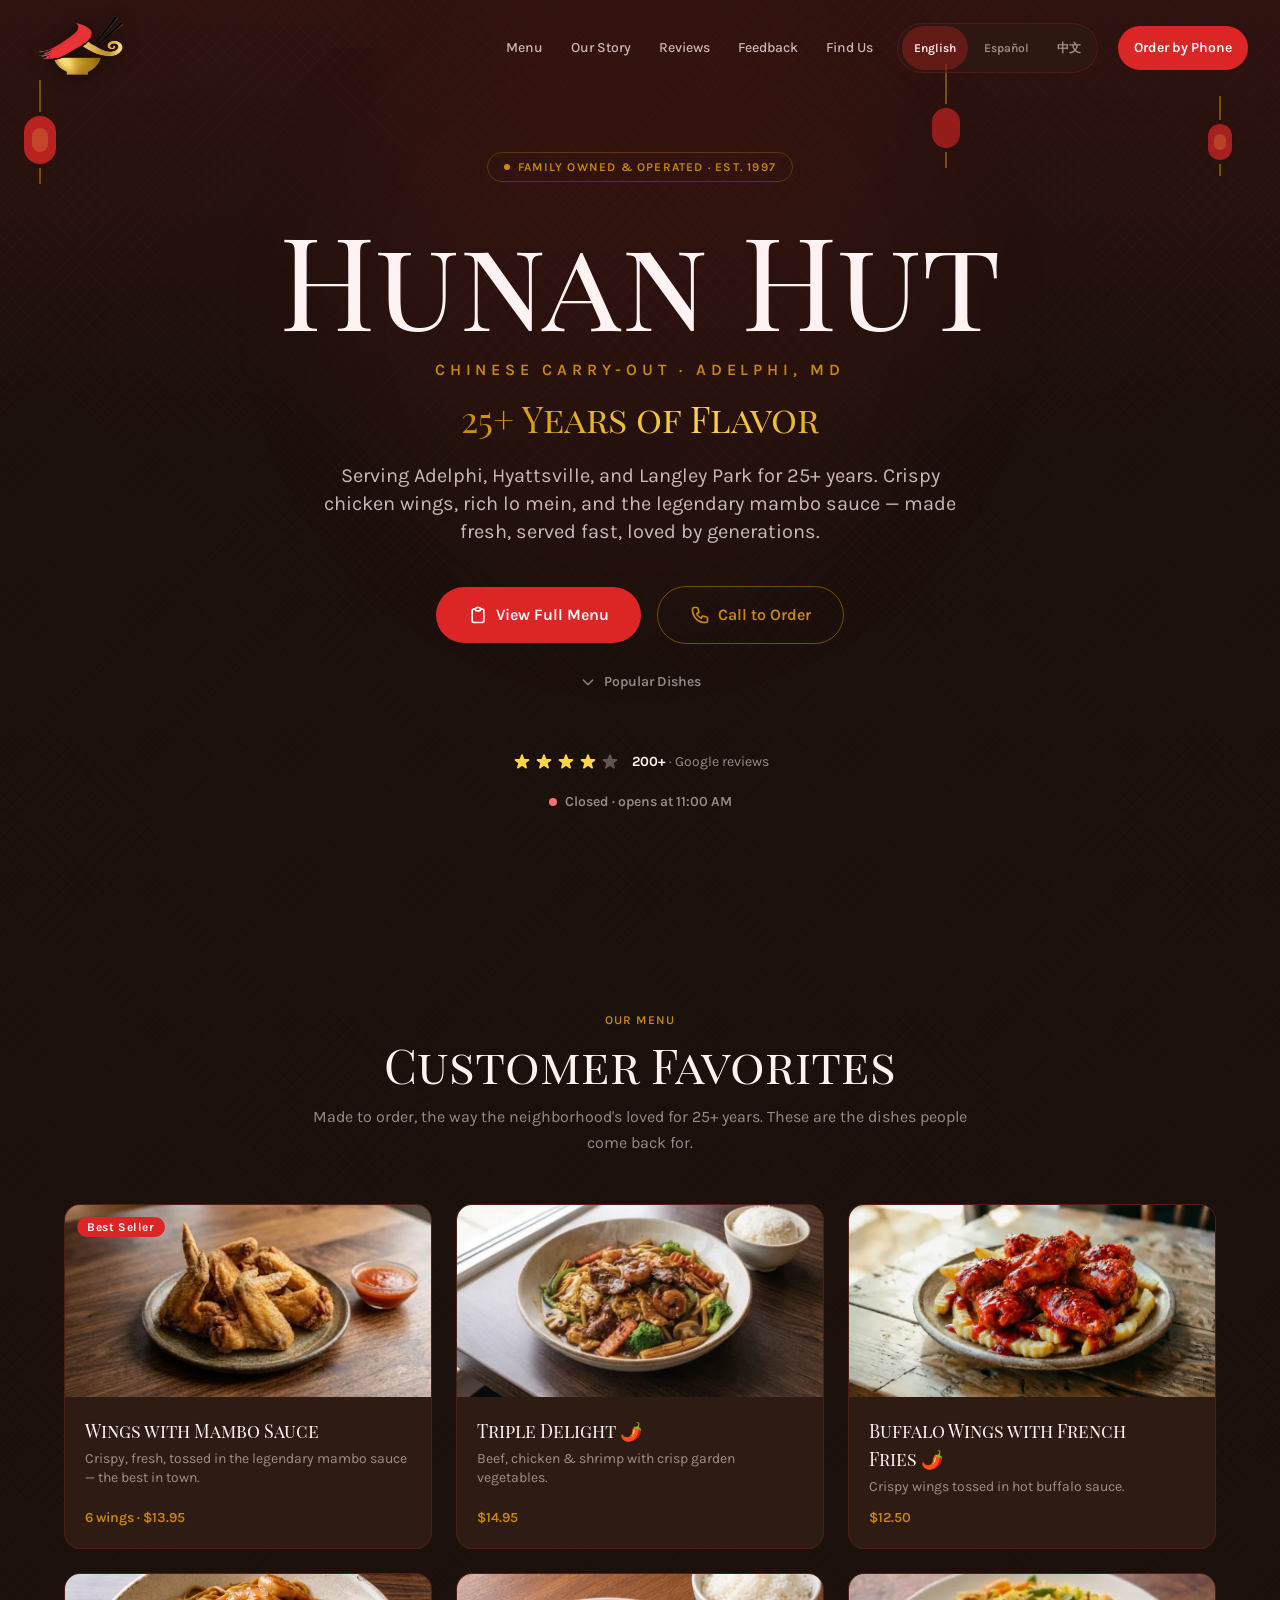
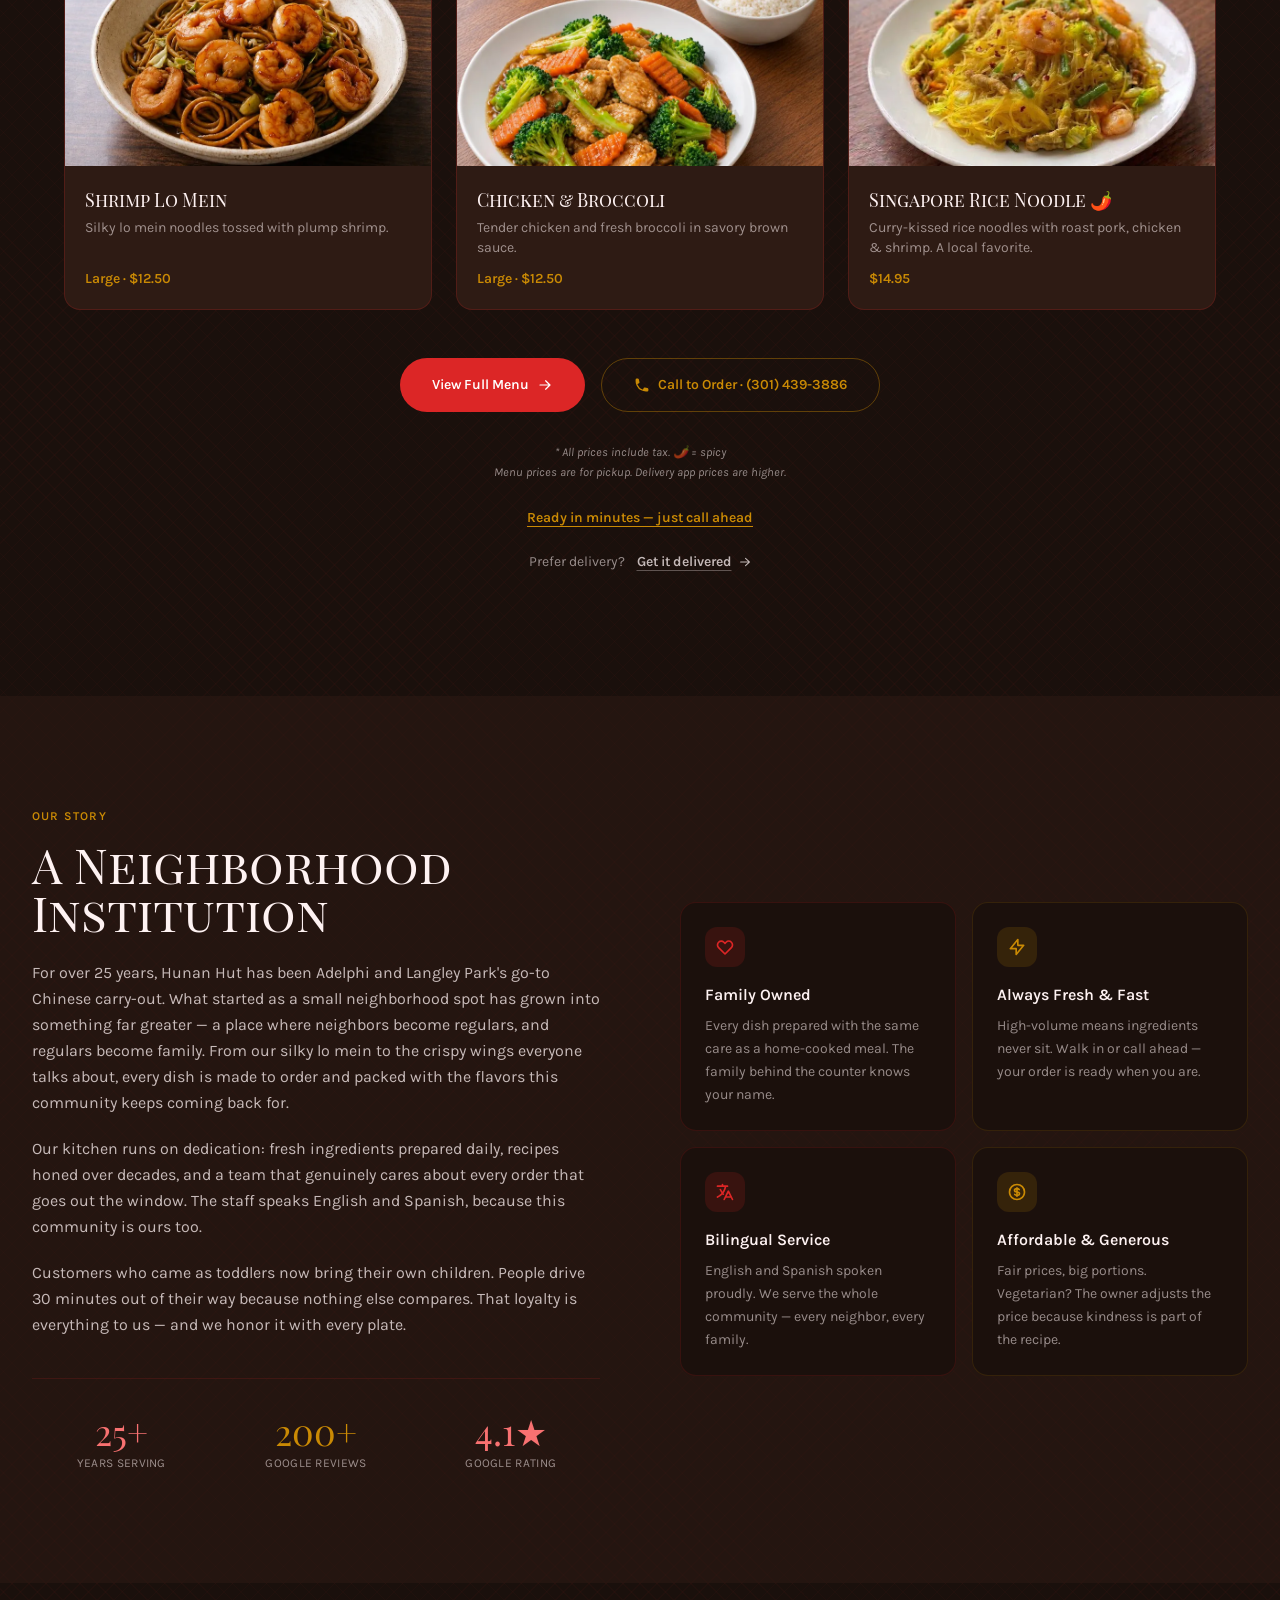
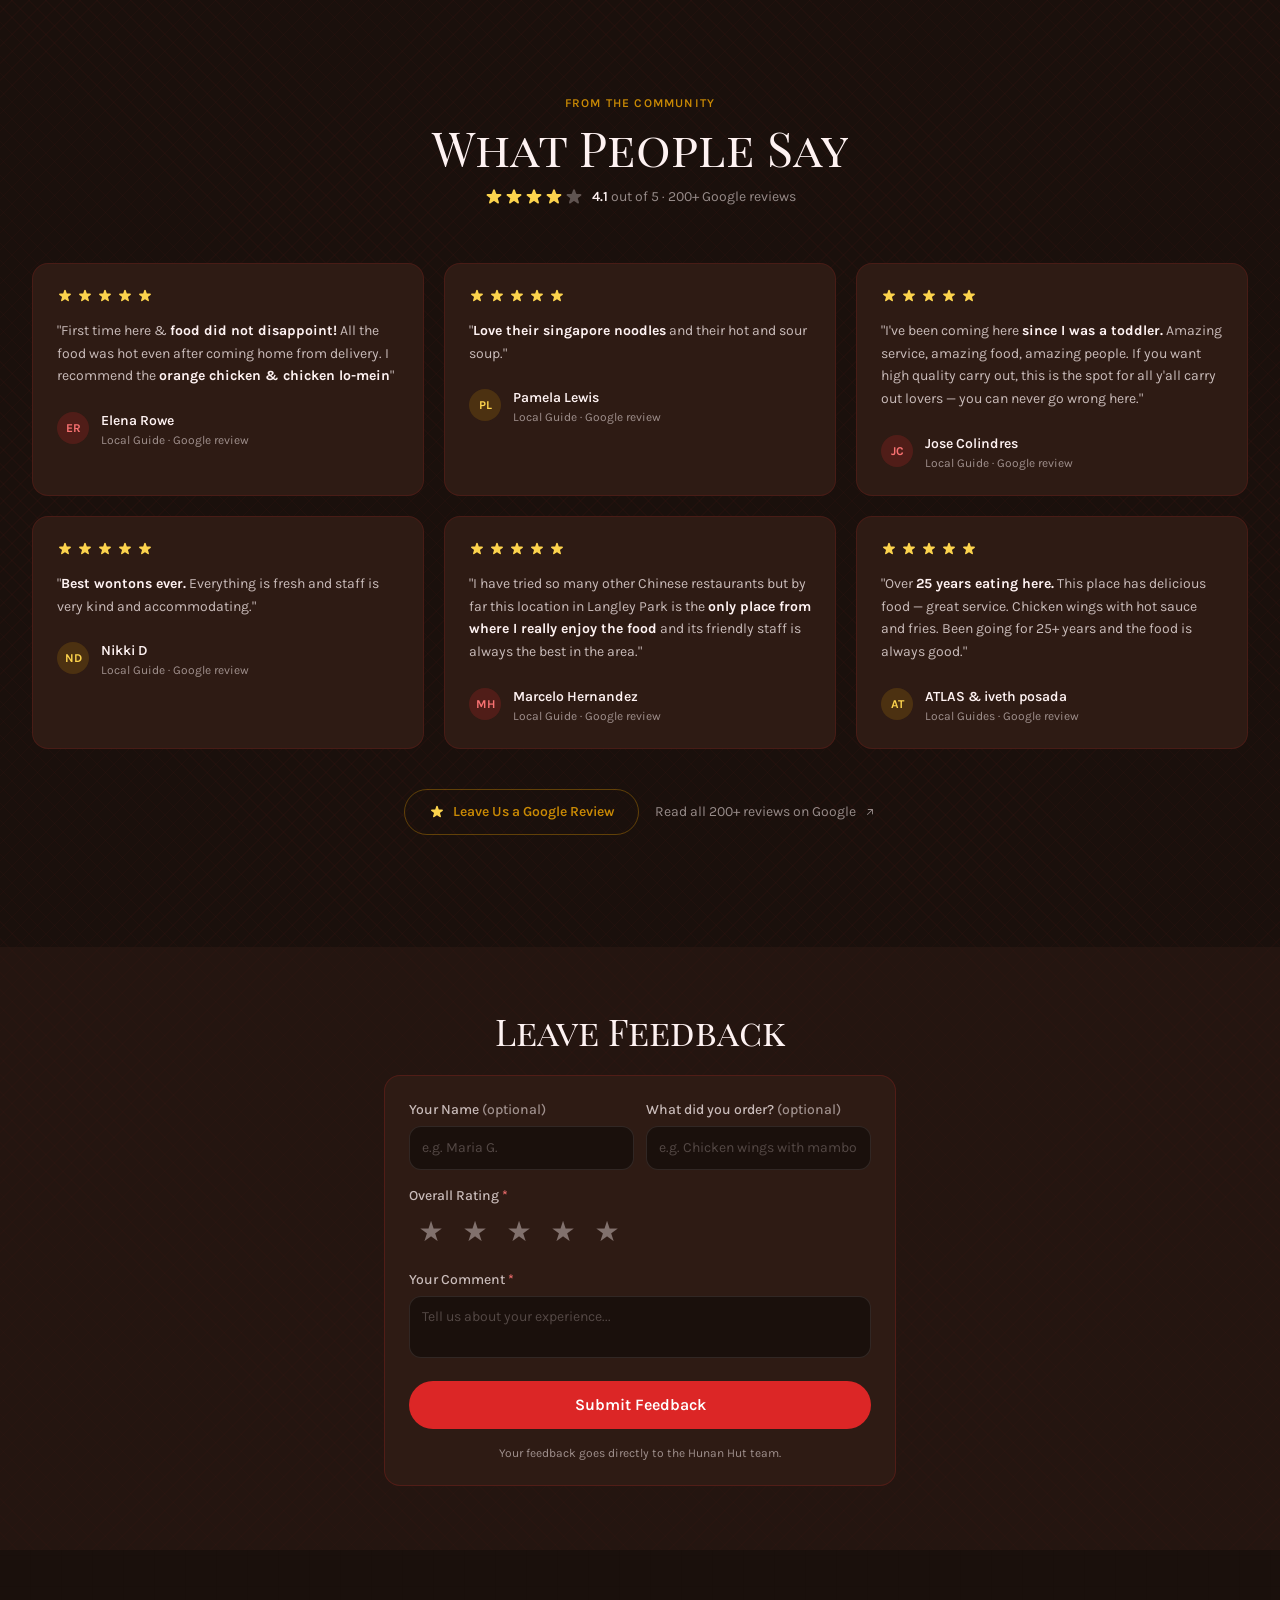
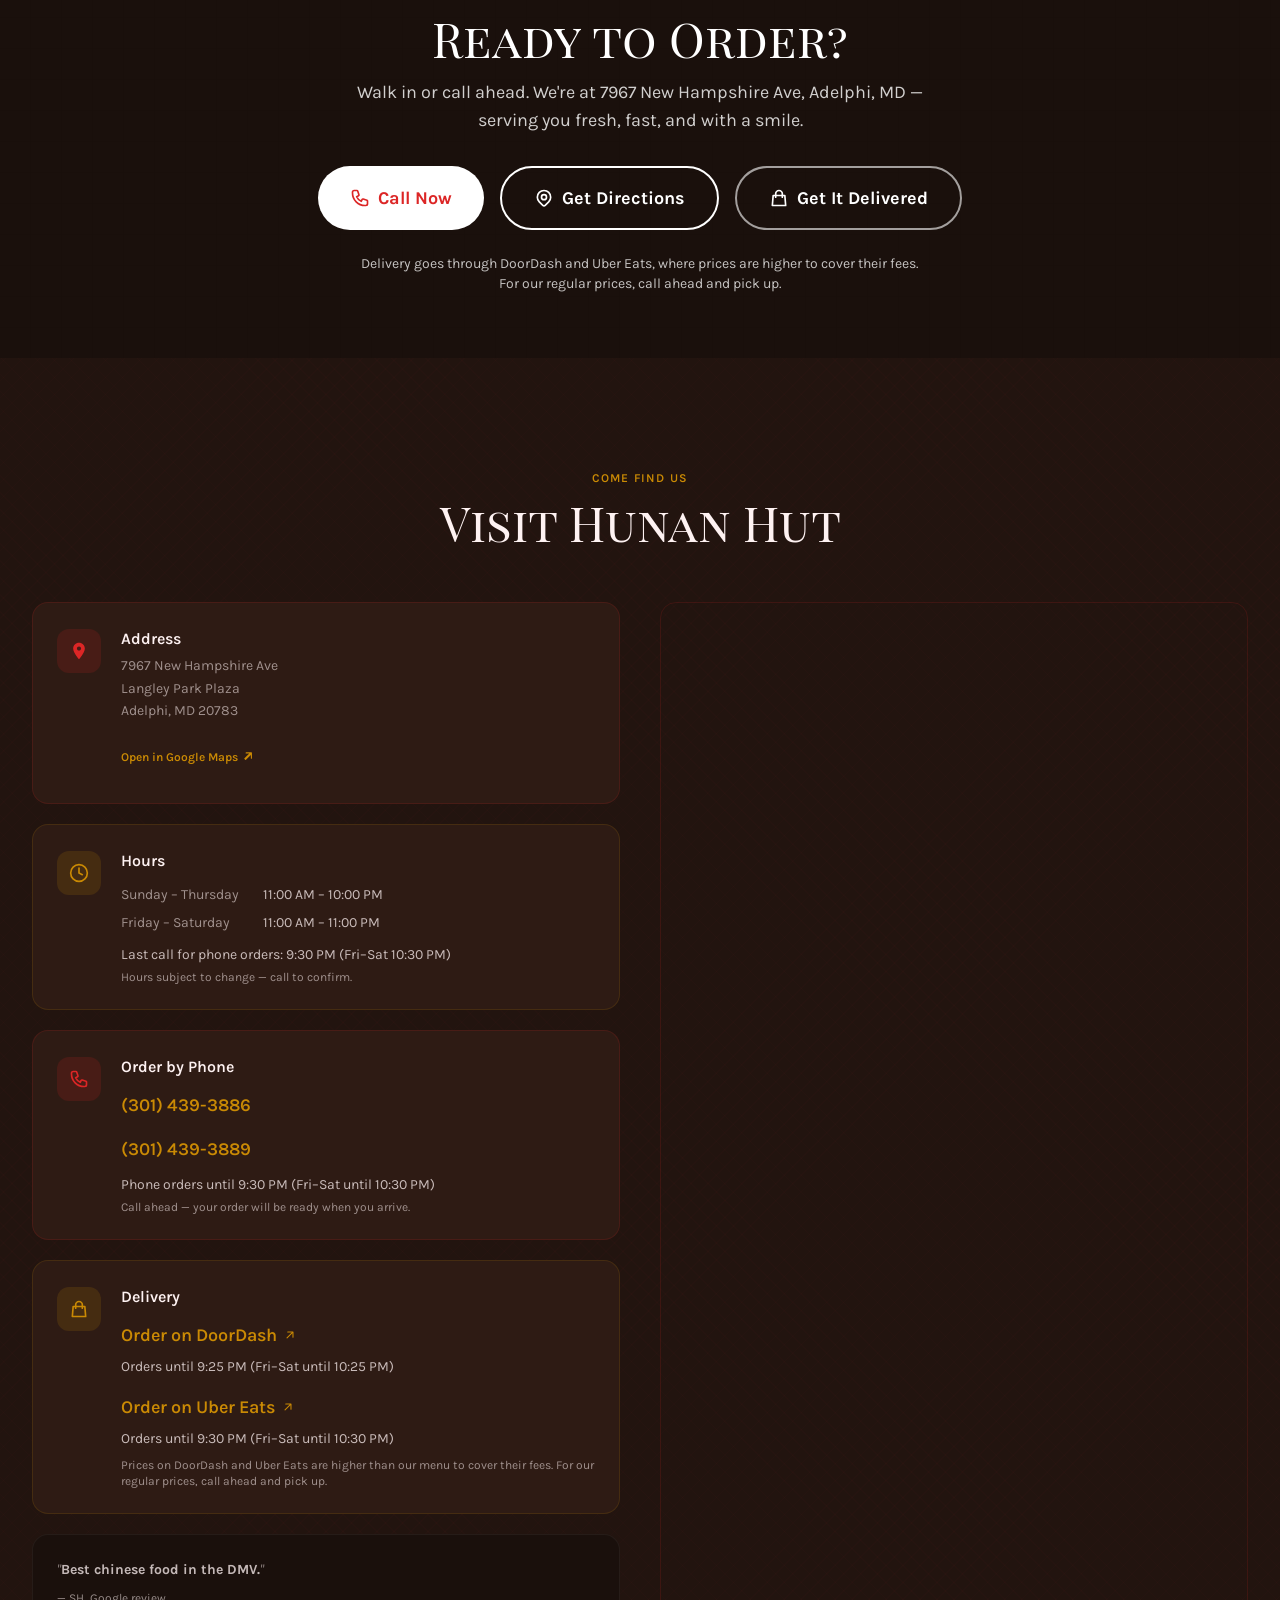
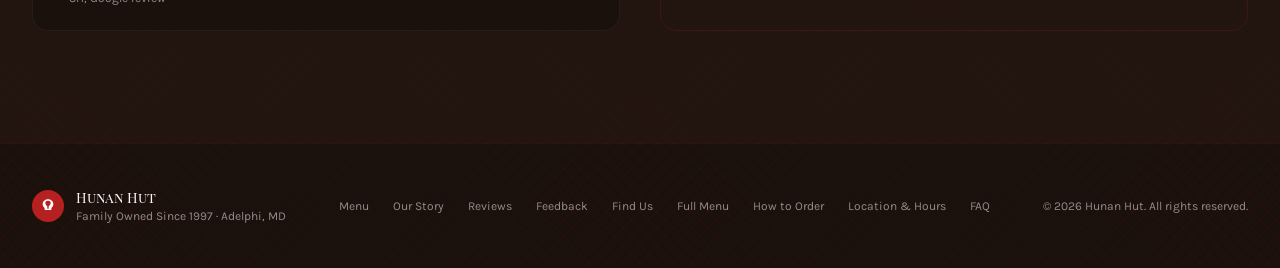
==== commit 559fd2be: "feat: phone last call + Uber Eats delivery, trilingual Phone orders now close at 9:30 PM Sun-Thu and" ====
--- a/index.html
+++ b/index.html
@@ -171,6 +171,15 @@
     "menu": "https://hunan-hut.com/menu/",
     "hasMenu": "https://hunan-hut.com/menu/",
     "telephone": "+13014393886",
+    "contactPoint": {
+      "@type": "ContactPoint",
+      "telephone": "+13014393886",
+      "contactType": "Phone orders",
+      "hoursAvailable": [
+        { "@type": "OpeningHoursSpecification", "dayOfWeek": ["https://schema.org/Sunday", "https://schema.org/Monday", "https://schema.org/Tuesday", "https://schema.org/Wednesday", "https://schema.org/Thursday"], "opens": "11:00", "closes": "21:30" },
+        { "@type": "OpeningHoursSpecification", "dayOfWeek": ["https://schema.org/Friday", "https://schema.org/Saturday"], "opens": "11:00", "closes": "22:30" }
+      ]
+    },
     "priceRange": "$",
     "servesCuisine": ["Chinese", "American Chinese", "Asian"],
     "address": {
@@ -207,7 +216,8 @@
       "https://maps.google.com/?cid=963080187798572148",
       "https://maps.apple.com/place?place-id=I8BC66DBC13714AF1",
       "https://www.yelp.com/biz/hunan-hut-hyattsville",
-      "https://www.doordash.com/store/hunan-hut-hyattsville-37828137/85688749/"
+      "https://www.doordash.com/store/hunan-hut-hyattsville-37828137/85688749/",
+      "https://www.ubereats.com/store/hunan-hut-7967-new-hampshire-ave/MPtkKogYWBaCLc2bOMifbw"
     ],
     "potentialAction": [
       {
@@ -224,12 +234,20 @@
           "urlTemplate": "https://www.doordash.com/store/hunan-hut-hyattsville-37828137/85688749/",
           "actionPlatform": ["https://schema.org/DesktopWebPlatform", "https://schema.org/MobileWebPlatform"]
         }
+      },
+      {
+        "@type": "OrderAction",
+        "target": {
+          "@type": "EntryPoint",
+          "urlTemplate": "https://www.ubereats.com/store/hunan-hut-7967-new-hampshire-ave/MPtkKogYWBaCLc2bOMifbw",
+          "actionPlatform": ["https://schema.org/DesktopWebPlatform", "https://schema.org/MobileWebPlatform"]
+        }
       }
     ],
     "amenityFeature": [
       { "@type": "LocationFeatureSpecification", "name": "Takeout", "value": true },
       { "@type": "LocationFeatureSpecification", "name": "Carry-Out", "value": true },
-      { "@type": "LocationFeatureSpecification", "name": "Delivery (via DoorDash)", "value": true },
+      { "@type": "LocationFeatureSpecification", "name": "Delivery (via DoorDash and Uber Eats)", "value": true },
       { "@type": "LocationFeatureSpecification", "name": "Bilingual Staff (English/Spanish)", "value": true }
     ],
     "keywords": "Chinese carry-out, lo mein, chicken wings, mambo sauce, General Tso's, fried rice, Adelphi MD, Hyattsville MD, Langley Park"
@@ -306,7 +324,7 @@
         <a href="#reviews"  data-i18n="nav_reviews"  class="text-brand-cream/75 hover:text-brand-cream text-base font-medium py-2.5 cursor-pointer transition-colors">Reviews</a>
         <a href="#feedback" data-i18n="nav_feedback" class="text-brand-cream/75 hover:text-brand-cream text-base font-medium py-2.5 cursor-pointer transition-colors">Feedback</a>
         <a href="#contact"  data-i18n="nav_find"     class="text-brand-cream/75 hover:text-brand-cream text-base font-medium py-2.5 cursor-pointer transition-colors">Find Us</a>
-        <a href="https://www.doordash.com/store/hunan-hut-hyattsville-37828137/85688749/" target="_blank" rel="noopener noreferrer" data-i18n="nav_delivery" class="text-brand-cream/75 hover:text-brand-cream text-base font-medium py-2.5 cursor-pointer transition-colors">Delivery on DoorDash</a>
+        <a href="order/" data-i18n="nav_delivery" class="text-brand-cream/75 hover:text-brand-cream text-base font-medium py-2.5 cursor-pointer transition-colors">Delivery</a>
         <!-- Language toggle mobile -->
         <div class="flex items-center gap-3">
           <span class="text-brand-cream/55 text-xs font-semibold uppercase tracking-wide" data-i18n="lang_label">Language:</span>
@@ -541,7 +559,7 @@
       </div>
 
       <p class="text-center text-brand-cream/55 text-xs mt-8 italic" data-i18n="menu_tax">* All prices include tax. &#x1F336;&#xFE0F; = spicy</p>
-      <p class="text-center text-brand-cream/55 text-xs mt-1 italic" data-i18n="dd_short">Menu prices are for pickup. DoorDash prices are higher.</p>
+      <p class="text-center text-brand-cream/55 text-xs mt-1 italic" data-i18n="dd_short">Menu prices are for pickup. Delivery app prices are higher.</p>
       <p class="text-center mt-4">
         <a href="tel:+13014393886" data-i18n="menu_call_link"
           class="inline-flex items-center gap-2 text-brand-gold hover:text-brand-goldLight text-sm font-semibold underline underline-offset-4 cursor-pointer transition-colors duration-200 focus:outline-none focus-visible:ring-2 focus-visible:ring-brand-gold rounded min-h-[44px]">
@@ -549,10 +567,11 @@
           <svg viewBox="0 0 20 20" fill="currentColor" class="w-4 h-4" aria-hidden="true"><path fill-rule="evenodd" d="M3 10a.75.75 0 01.75-.75h10.638L10.23 5.29a.75.75 0 111.04-1.08l5.5 5.25a.75.75 0 010 1.08l-5.5 5.25a.75.75 0 11-1.04-1.08l4.158-3.96H3.75A.75.75 0 013 10z" clip-rule="evenodd"/></svg>
         </a>
       </p>
-      <p class="text-center">
-        <a href="https://www.doordash.com/store/hunan-hut-hyattsville-37828137/85688749/" target="_blank" rel="noopener noreferrer"
+      <p class="text-center flex flex-wrap items-center justify-center gap-x-3 gap-y-0">
+        <span data-i18n="fav_delivery_prefix" class="text-brand-cream/55 text-sm">Prefer delivery?</span>
+        <a href="order/"
           class="inline-flex items-center gap-1.5 min-h-[44px] text-brand-cream/75 hover:text-brand-cream text-sm font-semibold underline underline-offset-4 decoration-brand-cream/30 transition-colors duration-200 focus:outline-none focus-visible:ring-2 focus-visible:ring-brand-gold rounded">
-          <span data-i18n="fav_dd_link">Prefer delivery? Order on DoorDash</span><svg viewBox="0 0 20 20" fill="currentColor" class="w-3.5 h-3.5" aria-hidden="true"><path fill-rule="evenodd" d="M5.22 14.78a.75.75 0 001.06 0l7.22-7.22v5.69a.75.75 0 001.5 0v-7.5a.75.75 0 00-.75-.75h-7.5a.75.75 0 000 1.5h5.69l-7.22 7.22a.75.75 0 000 1.06z" clip-rule="evenodd"/></svg>
+          <span data-i18n="fav_delivery_link">Get it delivered</span><svg viewBox="0 0 20 20" fill="currentColor" class="w-3.5 h-3.5" aria-hidden="true"><path fill-rule="evenodd" d="M3 10a.75.75 0 01.75-.75h10.638L10.23 5.29a.75.75 0 111.04-1.08l5.5 5.25a.75.75 0 010 1.08l-5.5 5.25a.75.75 0 11-1.04-1.08l4.158-3.96H3.75A.75.75 0 013 10z" clip-rule="evenodd"/></svg>
         </a>
       </p>
     </div>
@@ -921,13 +940,13 @@
           </svg>
           <span data-i18n="cta_directions">Get Directions</span>
         </a>
-        <a href="https://www.doordash.com/store/hunan-hut-hyattsville-37828137/85688749/" target="_blank" rel="noopener noreferrer"
+        <a href="order/"
           class="border-2 border-white/60 text-white font-bold text-lg px-8 py-4 rounded-full min-h-[56px] flex items-center justify-center gap-2 cursor-pointer hover:bg-white/10 hover:border-white transition-colors duration-200 focus:outline-none focus-visible:ring-2 focus-visible:ring-white">
           <svg viewBox="0 0 24 24" class="w-5 h-5" fill="none" stroke="currentColor" stroke-width="2" aria-hidden="true"><path stroke-linecap="round" stroke-linejoin="round" d="M16 11V7a4 4 0 00-8 0v4M5 9h14l1 12H4L5 9z"/></svg>
-          <span data-i18n="dd_btn">Delivery on DoorDash</span>
+          <span data-i18n="cta_delivery_btn">Get It Delivered</span>
         </a>
       </div>
-      <p data-i18n="dd_note" class="text-white/75 text-sm mt-6 max-w-xl mx-auto">Prices on DoorDash are higher than our menu to cover DoorDash's fees. For our regular prices, call ahead and pick up.</p>
+      <p data-i18n="cta_delivery_note" class="text-white/75 text-sm mt-6 max-w-xl mx-auto">Delivery goes through DoorDash and Uber Eats, where prices are higher to cover their fees. For our regular prices, call ahead and pick up.</p>
     </div>
   </section>
 
@@ -982,7 +1001,8 @@
                 <dt data-i18n="hrs_fri_sat" class="text-brand-cream/55">Friday – Saturday</dt>
                 <dd class="text-brand-cream/75 whitespace-nowrap mb-2 sm:mb-0">11:00 AM – 11:00 PM</dd>
               </dl>
-              <p data-i18n="contact_hours_note" class="text-brand-cream/55 text-xs mt-3">Hours subject to change — call to confirm.</p>
+              <p data-i18n="contact_hours_lastcall" class="text-brand-cream/75 text-sm mt-3">Last call for phone orders: 9:30 PM (Fri&#8288;–&#8288;Sat 10:30 PM)</p>
+              <p data-i18n="contact_hours_note" class="text-brand-cream/55 text-xs mt-1">Hours subject to change — call to confirm.</p>
             </div>
           </div>
 
@@ -1005,11 +1025,12 @@
                   (301) 439-3889
                 </a>
               </div>
+              <p data-i18n="contact_phone_hours" class="text-brand-cream/75 text-sm mt-1">Phone orders until 9:30 PM (Fri&#8288;–&#8288;Sat until 10:30 PM)</p>
               <p data-i18n="contact_phone_note" class="text-brand-cream/55 text-xs mt-1">Call ahead — your order will be ready when you arrive.</p>
             </div>
           </div>
 
-          <!-- Delivery (DoorDash) -->
+          <!-- Delivery (DoorDash + Uber Eats) -->
           <div class="reveal bg-brand-dark border border-brand-gold/15 rounded-2xl p-6 flex items-start gap-5">
             <div class="w-11 h-11 rounded-xl bg-brand-gold/15 flex items-center justify-center flex-shrink-0 mt-0.5 text-brand-gold">
               <svg viewBox="0 0 24 24" class="w-5 h-5" fill="none" stroke="currentColor" stroke-width="2" aria-hidden="true"><path stroke-linecap="round" stroke-linejoin="round" d="M16 11V7a4 4 0 00-8 0v4M5 9h14l1 12H4L5 9z"/></svg>
@@ -1020,8 +1041,13 @@
                 class="inline-flex items-center gap-1.5 min-h-[44px] text-brand-gold hover:text-brand-goldLight text-lg font-semibold cursor-pointer transition-colors focus:outline-none focus-visible:ring-2 focus-visible:ring-brand-gold rounded">
                 <span data-i18n="contact_dd_link">Order on DoorDash</span><svg viewBox="0 0 20 20" fill="currentColor" class="w-3.5 h-3.5" aria-hidden="true"><path fill-rule="evenodd" d="M5.22 14.78a.75.75 0 001.06 0l7.22-7.22v5.69a.75.75 0 001.5 0v-7.5a.75.75 0 00-.75-.75h-7.5a.75.75 0 000 1.5h5.69l-7.22 7.22a.75.75 0 000 1.06z" clip-rule="evenodd"/></svg>
               </a>
-              <p data-i18n="contact_dd_hours" class="text-brand-cream/75 text-sm mt-1">Delivery orders until 9:25 PM (Fri&#8288;–&#8288;Sat until 10:25 PM)</p>
-              <p data-i18n="dd_note" class="text-brand-cream/55 text-xs mt-2">Prices on DoorDash are higher than our menu to cover DoorDash's fees. For our regular prices, call ahead and pick up.</p>
+              <p data-i18n="contact_dd_hours" class="text-brand-cream/75 text-sm">Orders until 9:25 PM (Fri&#8288;–&#8288;Sat until 10:25 PM)</p>
+              <a href="https://www.ubereats.com/store/hunan-hut-7967-new-hampshire-ave/MPtkKogYWBaCLc2bOMifbw" target="_blank" rel="noopener noreferrer"
+                class="inline-flex items-center gap-1.5 min-h-[44px] mt-2 text-brand-gold hover:text-brand-goldLight text-lg font-semibold cursor-pointer transition-colors focus:outline-none focus-visible:ring-2 focus-visible:ring-brand-gold rounded">
+                <span data-i18n="contact_ue_link">Order on Uber Eats</span><svg viewBox="0 0 20 20" fill="currentColor" class="w-3.5 h-3.5" aria-hidden="true"><path fill-rule="evenodd" d="M5.22 14.78a.75.75 0 001.06 0l7.22-7.22v5.69a.75.75 0 001.5 0v-7.5a.75.75 0 00-.75-.75h-7.5a.75.75 0 000 1.5h5.69l-7.22 7.22a.75.75 0 000 1.06z" clip-rule="evenodd"/></svg>
+              </a>
+              <p data-i18n="contact_ue_hours" class="text-brand-cream/75 text-sm">Orders until 9:30 PM (Fri&#8288;–&#8288;Sat until 10:30 PM)</p>
+              <p data-i18n="dd_note" class="text-brand-cream/55 text-xs mt-2">Prices on DoorDash and Uber Eats are higher than our menu to cover their fees. For our regular prices, call ahead and pick up.</p>
             </div>
           </div>
 
@@ -1154,14 +1180,18 @@
     const translations = {
       en: {
         // DoorDash delivery
-        dd_short: "Menu prices are for pickup. DoorDash prices are higher.",
-        dd_note: "Prices on DoorDash are higher than our menu to cover DoorDash's fees. For our regular prices, call ahead and pick up.",
-        dd_btn: "Delivery on DoorDash",
-        fav_dd_link: "Prefer delivery? Order on DoorDash",
+        dd_short: "Menu prices are for pickup. Delivery app prices are higher.",
+        dd_note: "Prices on DoorDash and Uber Eats are higher than our menu to cover their fees. For our regular prices, call ahead and pick up.",
+        cta_delivery_btn: "Get It Delivered",
+        cta_delivery_note: "Delivery goes through DoorDash and Uber Eats, where prices are higher to cover their fees. For our regular prices, call ahead and pick up.",
+        fav_delivery_prefix: "Prefer delivery?",
+        fav_delivery_link: "Get it delivered",
         contact_dd_title: "Delivery",
         contact_dd_link: "Order on DoorDash",
-        contact_dd_hours: "Delivery orders until 9:25 PM (Fri⁠–⁠Sat until 10:25 PM)",
-        nav_delivery: "Delivery on DoorDash",
+        contact_ue_link: "Order on Uber Eats",
+        contact_dd_hours: "Orders until 9:25 PM (Fri⁠–⁠Sat until 10:25 PM)",
+        contact_ue_hours: "Orders until 9:30 PM (Fri⁠–⁠Sat until 10:30 PM)",
+        nav_delivery: "Delivery",
         fb_optional: '(optional)',
         reviews_summary: ' out of 5 · 200+ Google reviews',
         rev_meta_google: 'Google review', rev_meta_lg: 'Local Guide · Google review', rev_meta_lgs: 'Local Guides · Google review',
@@ -1281,8 +1311,10 @@
         contact_hours_title: 'Hours',
         hrs_sun_thu:         'Sunday – Thursday',
         hrs_fri_sat:         'Friday – Saturday',
+        contact_hours_lastcall: "Last call for phone orders: 9:30 PM (Fri⁠–⁠Sat 10:30 PM)",
         contact_hours_note:  'Hours subject to change — call to confirm.',
         contact_phone_title: 'Order by Phone',
+        contact_phone_hours: "Phone orders until 9:30 PM (Fri⁠–⁠Sat until 10:30 PM)",
         contact_phone_note:  'Call ahead — your order will be ready when you arrive.',
         contact_maps_link:   'Open in Google Maps',
         // Footer
@@ -1298,14 +1330,18 @@
       },
       es: {
         // DoorDash delivery
-        dd_short: "Los precios del menú son para recoger. En DoorDash los precios son más altos.",
-        dd_note: "Los precios en DoorDash son más altos que los de nuestro menú para cubrir las comisiones de DoorDash. Para nuestros precios normales, llama y recoge tu pedido.",
-        dd_btn: "Entrega por DoorDash",
-        fav_dd_link: "¿Prefieres entrega a domicilio? Pide en DoorDash",
+        dd_short: "Los precios del menú son para recoger. En las apps de entrega los precios son más altos.",
+        dd_note: "Los precios en DoorDash y Uber Eats son más altos que los de nuestro menú para cubrir sus comisiones. Para nuestros precios normales, llama y recoge tu pedido.",
+        cta_delivery_btn: "Pedir a Domicilio",
+        cta_delivery_note: "La entrega a domicilio es por DoorDash y Uber Eats, donde los precios son más altos para cubrir sus comisiones. Para nuestros precios normales, llama y recoge tu pedido.",
+        fav_delivery_prefix: "¿Prefieres entrega a domicilio?",
+        fav_delivery_link: "Pedir a domicilio",
         contact_dd_title: "Entrega a Domicilio",
         contact_dd_link: "Pedir en DoorDash",
-        contact_dd_hours: "Pedidos a domicilio hasta las 9:25 PM (viernes y sábado hasta las 10:25 PM)",
-        nav_delivery: "Entrega por DoorDash",
+        contact_ue_link: "Pedir en Uber Eats",
+        contact_dd_hours: "Pedidos hasta las 9:25 PM (viernes y sábado hasta las 10:25 PM)",
+        contact_ue_hours: "Pedidos hasta las 9:30 PM (viernes y sábado hasta las 10:30 PM)",
+        nav_delivery: "Entrega a Domicilio",
         fb_optional: '(opcional)',
         reviews_summary: ' de 5 · más de 200 opiniones en Google',
         rev_meta_google: 'Reseña de Google', rev_meta_lg: 'Guía Local · Reseña de Google', rev_meta_lgs: 'Guías Locales · Reseña de Google',
@@ -1425,8 +1461,10 @@
         contact_hours_title: 'Horario',
         hrs_sun_thu:         'Domingo – Jueves',
         hrs_fri_sat:         'Viernes – Sábado',
+        contact_hours_lastcall: "Última llamada para pedidos por teléfono: 9:30 PM (viernes y sábado 10:30 PM)",
         contact_hours_note:  'El horario puede cambiar — llame para confirmar.',
         contact_phone_title: 'Pedir por Teléfono',
+        contact_phone_hours: "Pedidos por teléfono hasta las 9:30 PM (viernes y sábado hasta las 10:30 PM)",
         contact_phone_note:  'Llame antes — su pedido estará listo cuando llegue.',
         contact_maps_link:   'Abrir en Google Maps',
         // Footer
@@ -1442,14 +1480,18 @@
       },
       zh: {
         // DoorDash delivery
-        dd_short: "菜单价格为到店自取价格，DoorDash 上的价格较高。",
-        dd_note: "DoorDash 上的价格高于本店菜单，用于支付 DoorDash 的服务费用。如需享受本店原价，请提前来电并到店自取。",
-        dd_btn: "DoorDash 外送",
-        fav_dd_link: "需要外送？在 DoorDash 下单",
+        dd_short: "菜单价格为到店自取价格，外送平台上的价格较高。",
+        dd_note: "DoorDash 和 Uber Eats 上的价格高于本店菜单，用于支付平台服务费用。如需享受本店原价，请提前来电并到店自取。",
+        cta_delivery_btn: "我要外送",
+        cta_delivery_note: "外送通过 DoorDash 和 Uber Eats 提供，平台价格高于本店菜单，用于支付平台费用。如需享受本店原价，请提前来电并到店自取。",
+        fav_delivery_prefix: "需要外送？",
+        fav_delivery_link: "我要外送",
         contact_dd_title: "外送",
         contact_dd_link: "在 DoorDash 下单",
-        contact_dd_hours: "外送接单至晚上 9:25（周五、周六至晚上 10:25）",
-        nav_delivery: "DoorDash 外送",
+        contact_ue_link: "在 Uber Eats 下单",
+        contact_dd_hours: "接单至晚上 9:25（周五、周六至晚上 10:25）",
+        contact_ue_hours: "接单至晚上 9:30（周五、周六至晚上 10:30）",
+        nav_delivery: "外送",
         fb_optional: '（选填）',
         reviews_summary: ' / 5 分 · 200+ 条谷歌评价',
         rev_meta_google: '谷歌评价', rev_meta_lg: '本地向导 · 谷歌评价', rev_meta_lgs: '本地向导 · 谷歌评价',
@@ -1569,8 +1611,10 @@
         contact_hours_title: '营业时间',
         hrs_sun_thu:         '周日至周四',
         hrs_fri_sat:         '周五至周六',
+        contact_hours_lastcall: '电话订餐截止：晚上 9:30（周五、周六 10:30）',
         contact_hours_note:  '营业时间可能变动 —— 请来电确认。',
         contact_phone_title: '电话订餐',
+        contact_phone_hours: '电话接单至晚上 9:30（周五、周六至晚上 10:30）',
         contact_phone_note:  '提前来电 —— 您到店时餐已备好。',
         contact_maps_link:   '在谷歌地图中打开',
         // Footer
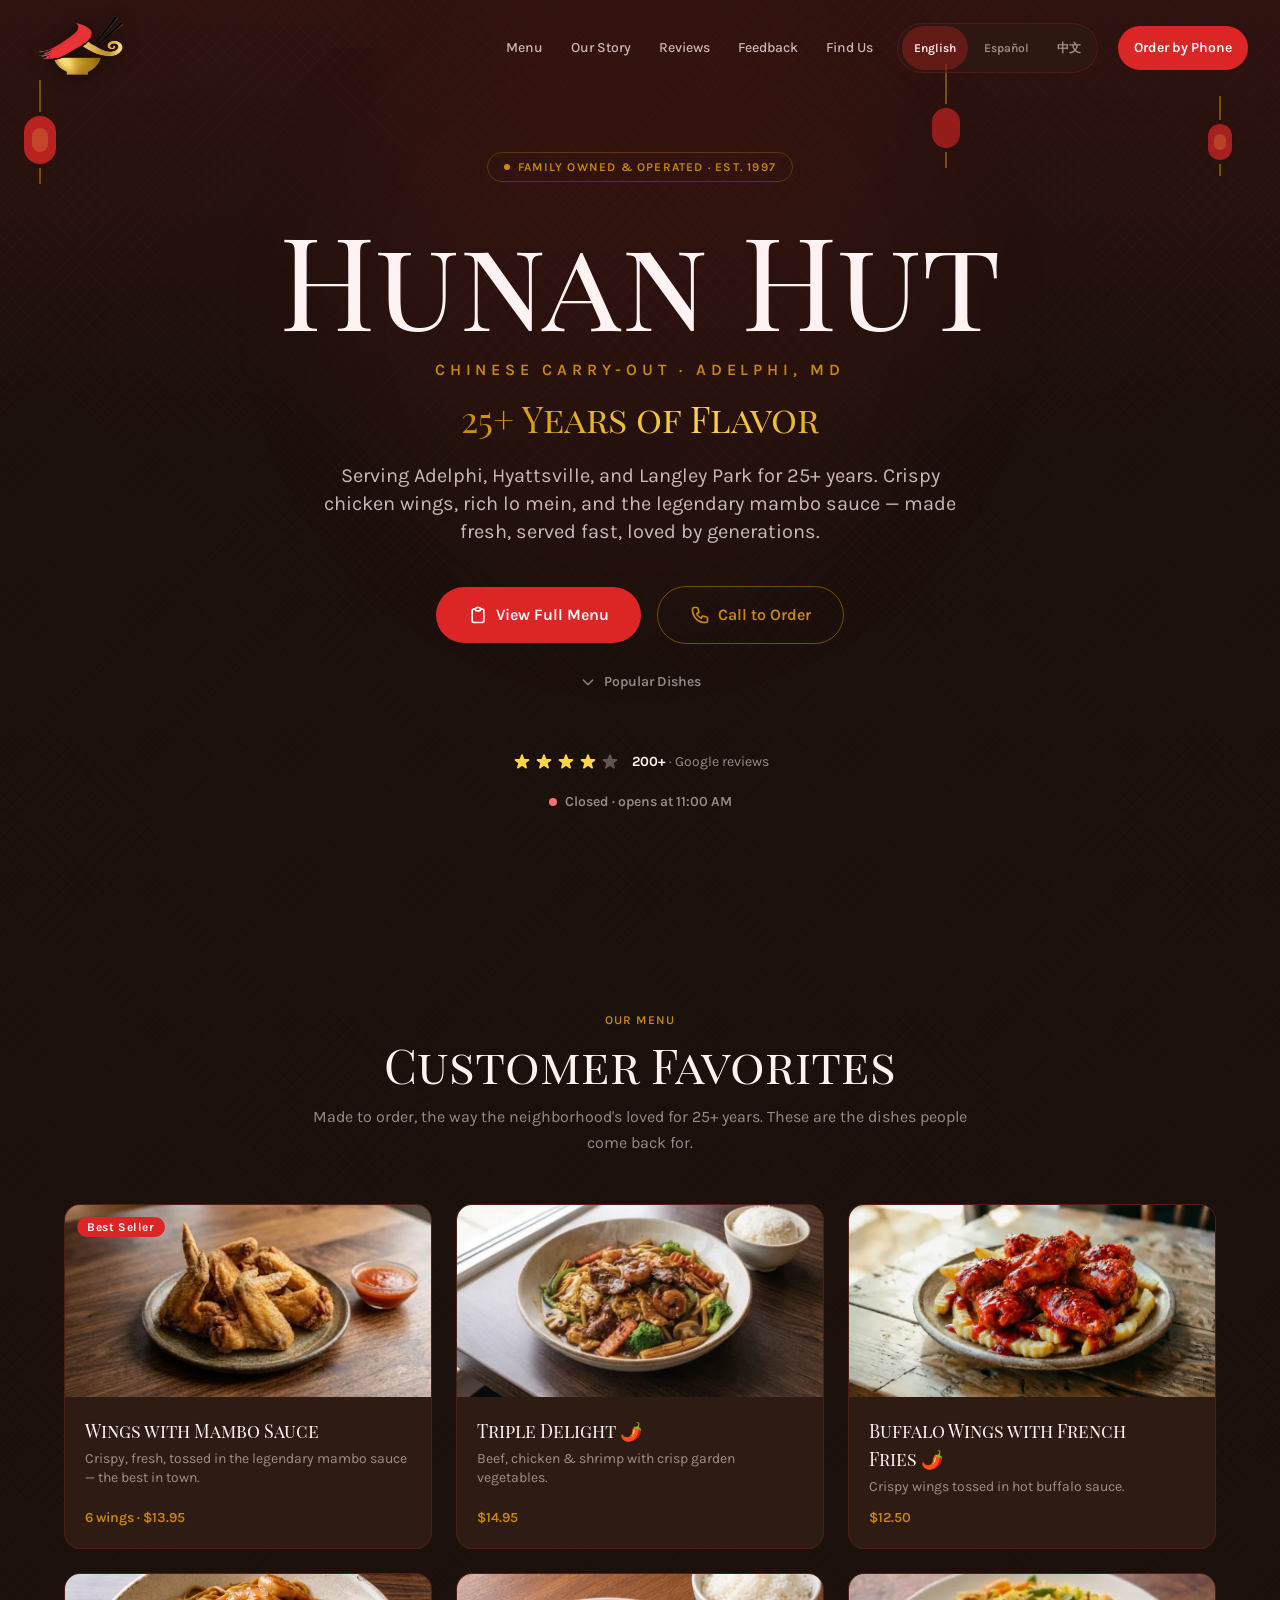
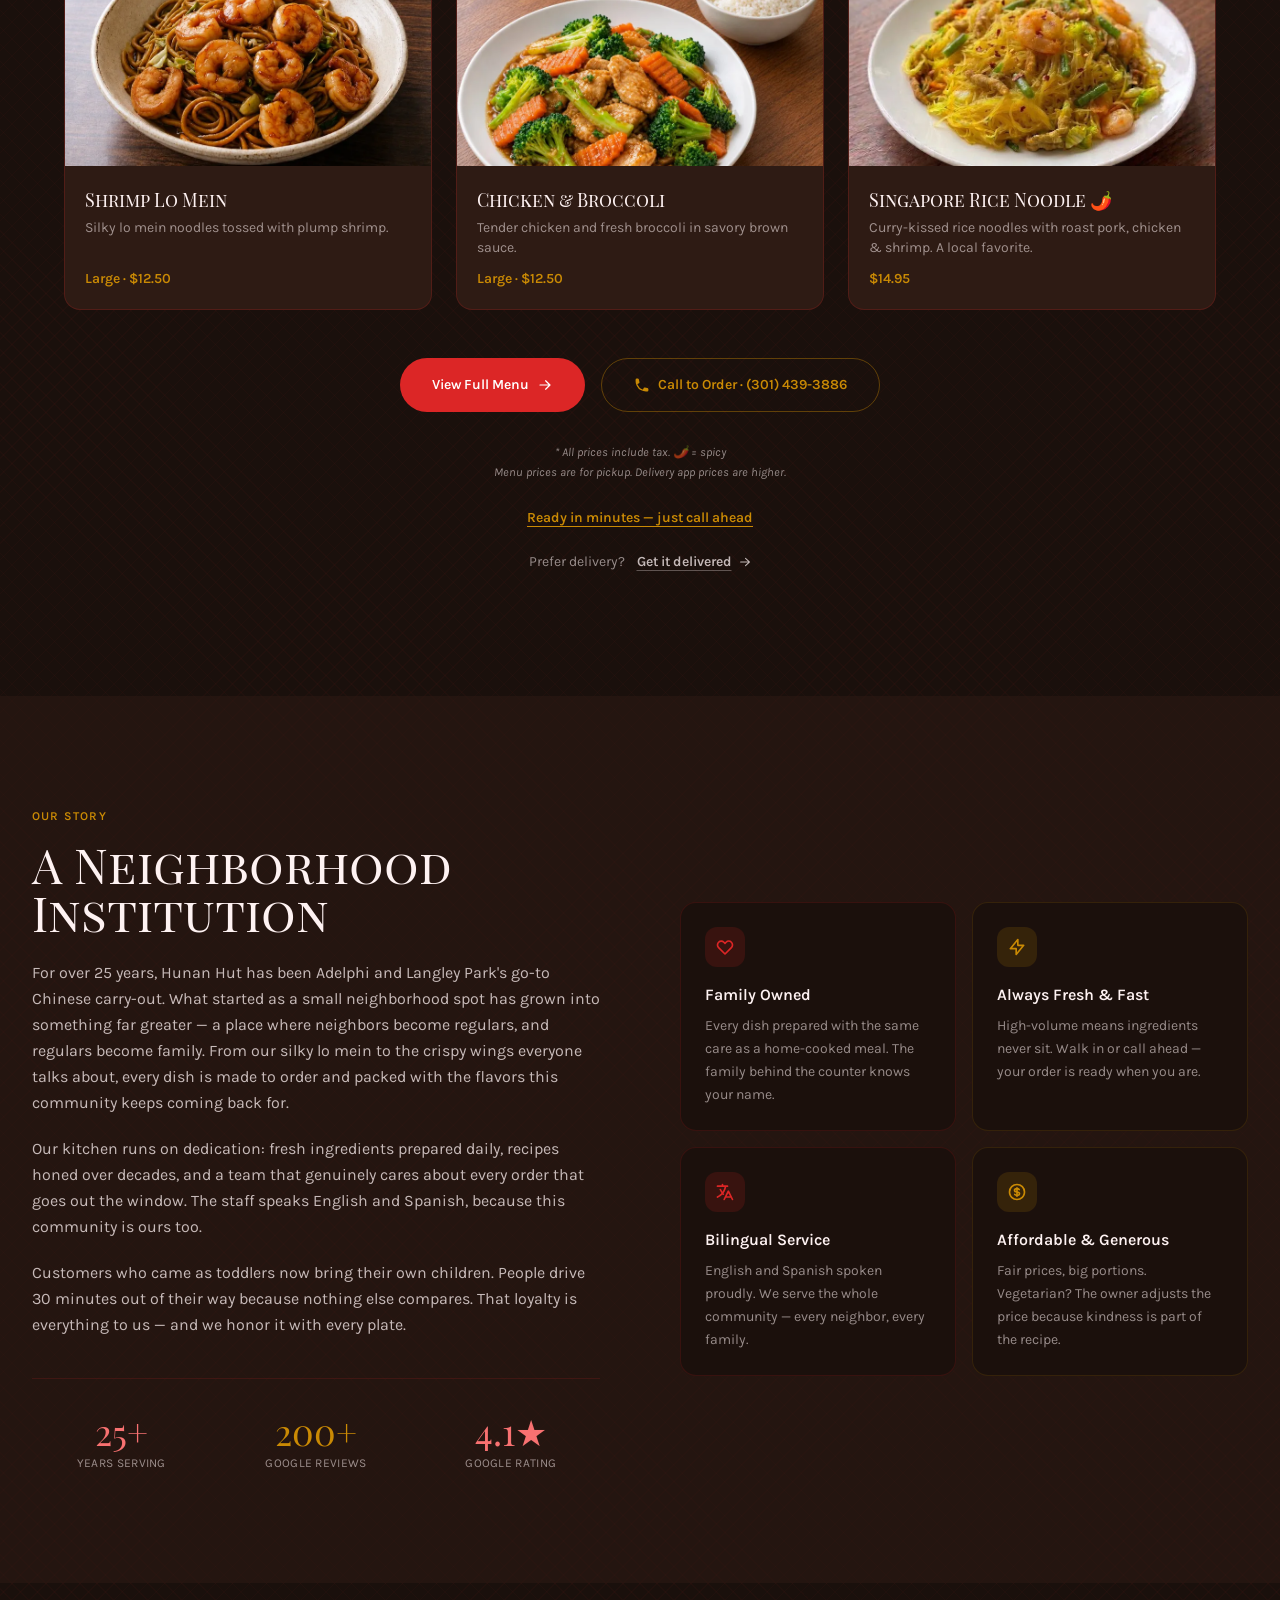
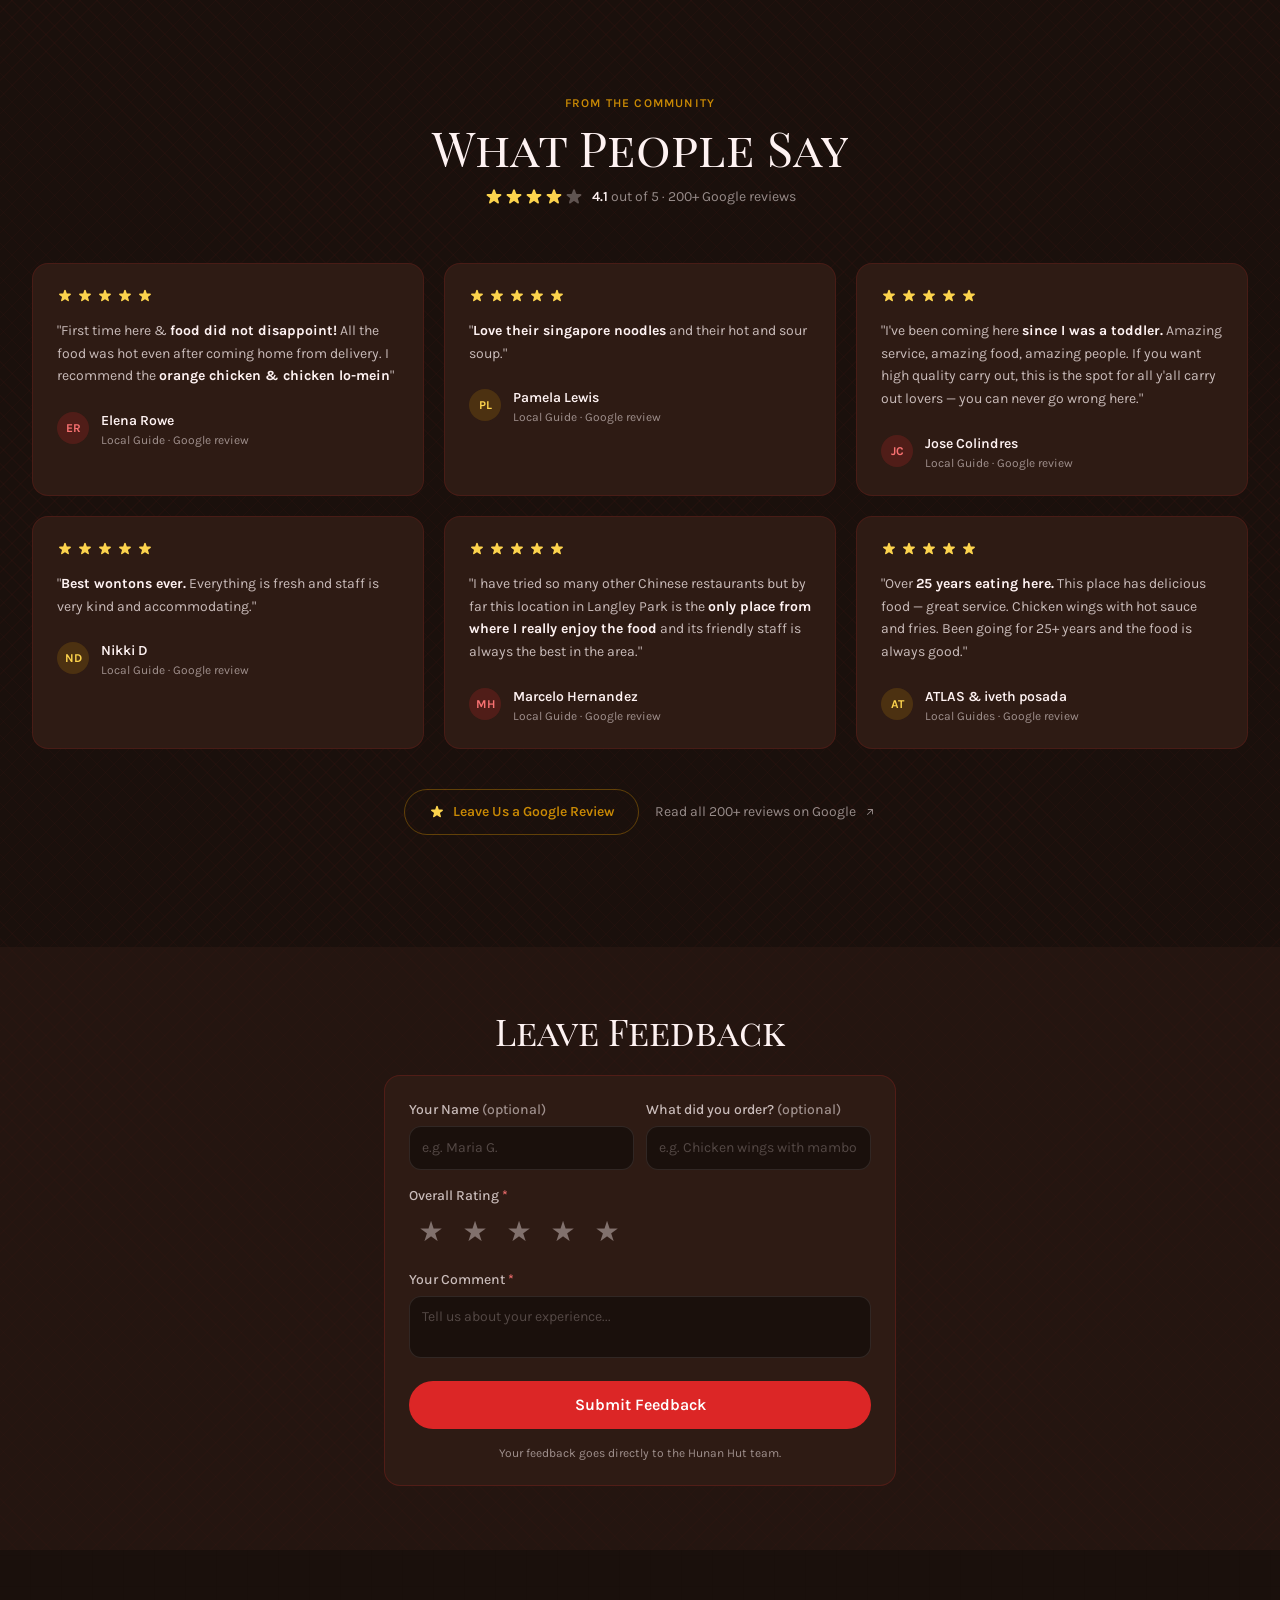
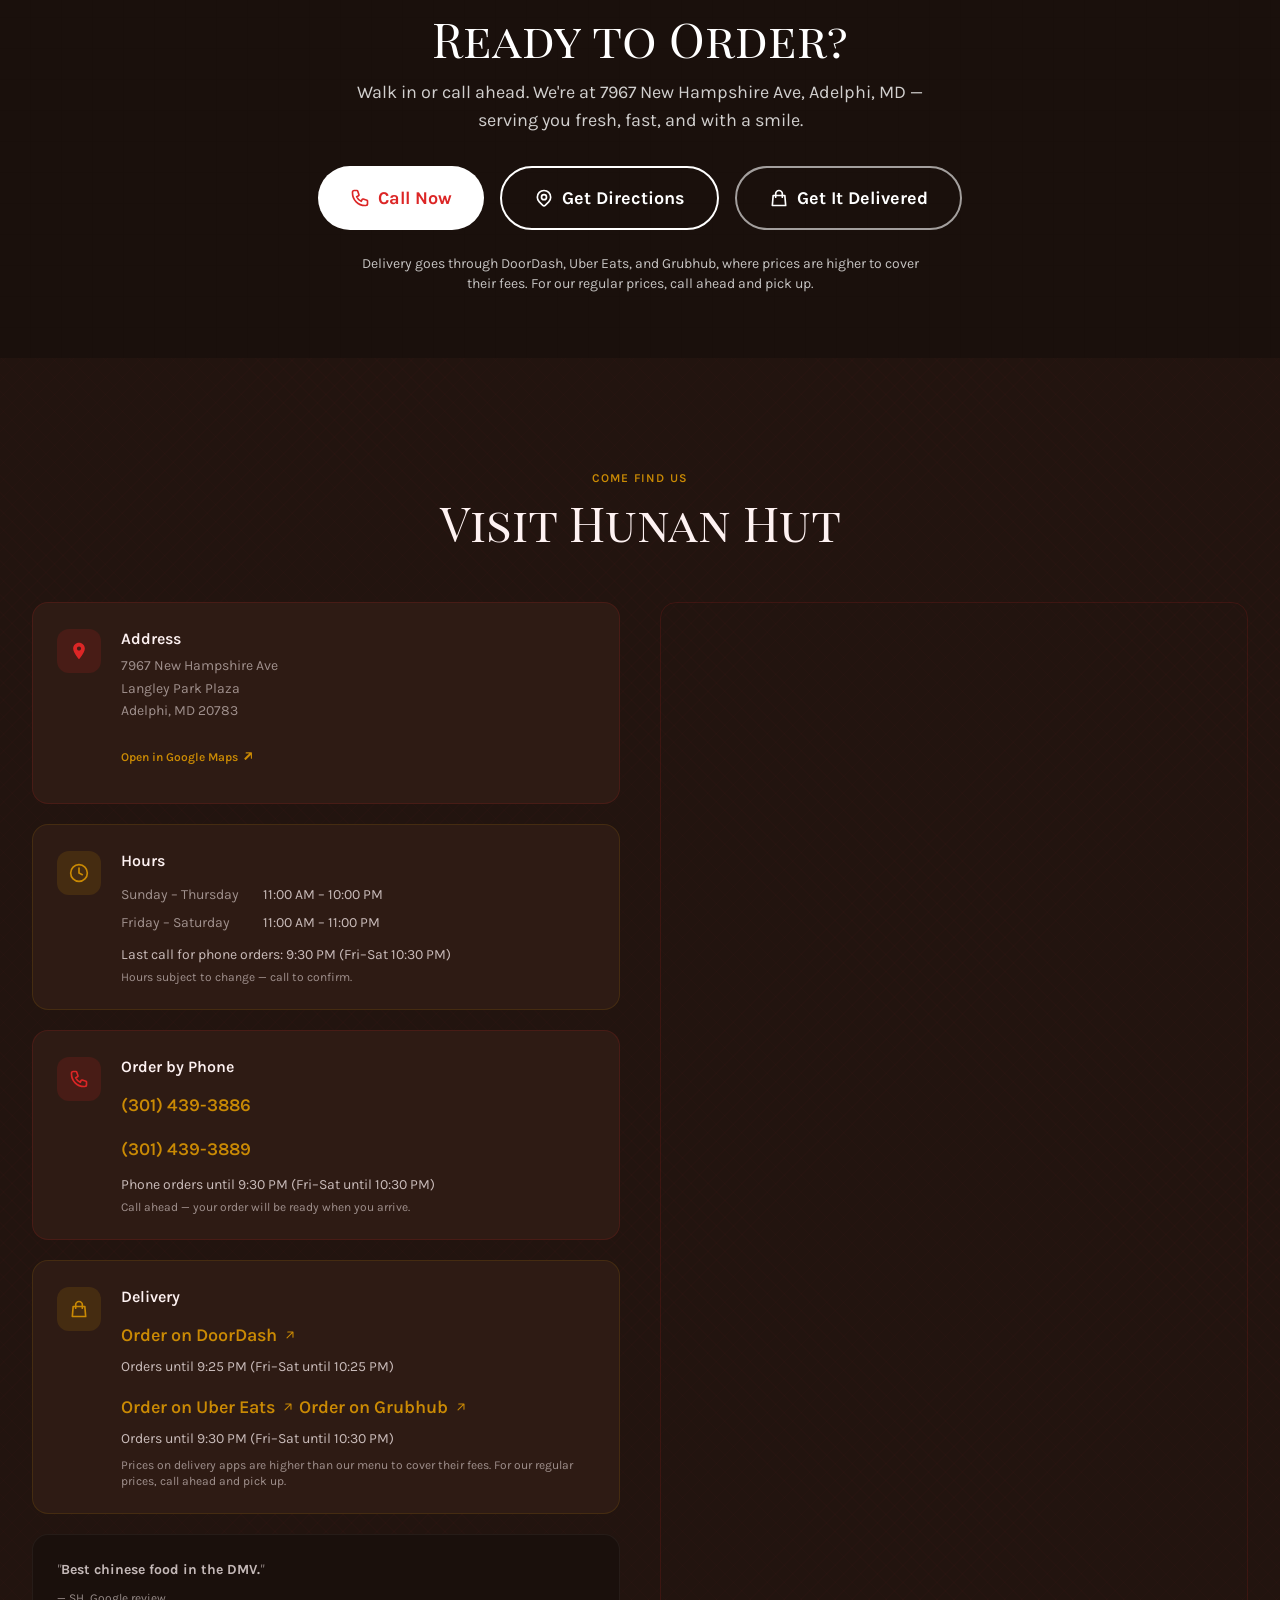
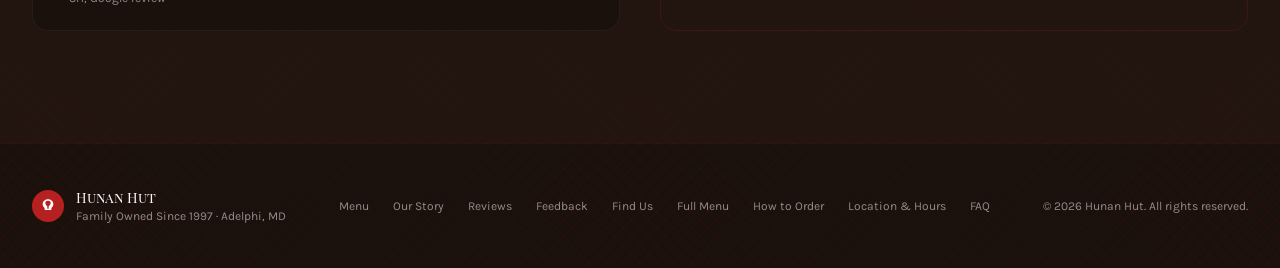
==== commit cc6100d5: "feat: add Grubhub delivery, trilingual; collapse /menu/ delivery links Grubhub joins DoorDash and Ub" ====
--- a/index.html
+++ b/index.html
@@ -217,7 +217,8 @@
       "https://maps.apple.com/place?place-id=I8BC66DBC13714AF1",
       "https://www.yelp.com/biz/hunan-hut-hyattsville",
       "https://www.doordash.com/store/hunan-hut-hyattsville-37828137/85688749/",
-      "https://www.ubereats.com/store/hunan-hut-7967-new-hampshire-ave/MPtkKogYWBaCLc2bOMifbw"
+      "https://www.ubereats.com/store/hunan-hut-7967-new-hampshire-ave/MPtkKogYWBaCLc2bOMifbw",
+      "https://www.grubhub.com/restaurant/hunan-hut-7967-new-hampshire-ave-hyattsville/15664256"
     ],
     "potentialAction": [
       {
@@ -242,12 +243,20 @@
           "urlTemplate": "https://www.ubereats.com/store/hunan-hut-7967-new-hampshire-ave/MPtkKogYWBaCLc2bOMifbw",
           "actionPlatform": ["https://schema.org/DesktopWebPlatform", "https://schema.org/MobileWebPlatform"]
         }
+      },
+      {
+        "@type": "OrderAction",
+        "target": {
+          "@type": "EntryPoint",
+          "urlTemplate": "https://www.grubhub.com/restaurant/hunan-hut-7967-new-hampshire-ave-hyattsville/15664256",
+          "actionPlatform": ["https://schema.org/DesktopWebPlatform", "https://schema.org/MobileWebPlatform"]
+        }
       }
     ],
     "amenityFeature": [
       { "@type": "LocationFeatureSpecification", "name": "Takeout", "value": true },
       { "@type": "LocationFeatureSpecification", "name": "Carry-Out", "value": true },
-      { "@type": "LocationFeatureSpecification", "name": "Delivery (via DoorDash and Uber Eats)", "value": true },
+      { "@type": "LocationFeatureSpecification", "name": "Delivery (via DoorDash, Uber Eats, and Grubhub)", "value": true },
       { "@type": "LocationFeatureSpecification", "name": "Bilingual Staff (English/Spanish)", "value": true }
     ],
     "keywords": "Chinese carry-out, lo mein, chicken wings, mambo sauce, General Tso's, fried rice, Adelphi MD, Hyattsville MD, Langley Park"
@@ -946,7 +955,7 @@
           <span data-i18n="cta_delivery_btn">Get It Delivered</span>
         </a>
       </div>
-      <p data-i18n="cta_delivery_note" class="text-white/75 text-sm mt-6 max-w-xl mx-auto">Delivery goes through DoorDash and Uber Eats, where prices are higher to cover their fees. For our regular prices, call ahead and pick up.</p>
+      <p data-i18n="cta_delivery_note" class="text-white/75 text-sm mt-6 max-w-xl mx-auto">Delivery goes through DoorDash, Uber Eats, and Grubhub, where prices are higher to cover their fees. For our regular prices, call ahead and pick up.</p>
     </div>
   </section>
 
@@ -1030,7 +1039,7 @@
             </div>
           </div>
 
-          <!-- Delivery (DoorDash + Uber Eats) -->
+          <!-- Delivery (DoorDash · Uber Eats + Grubhub share a cutoff — grouped, see DESIGN §7) -->
           <div class="reveal bg-brand-dark border border-brand-gold/15 rounded-2xl p-6 flex items-start gap-5">
             <div class="w-11 h-11 rounded-xl bg-brand-gold/15 flex items-center justify-center flex-shrink-0 mt-0.5 text-brand-gold">
               <svg viewBox="0 0 24 24" class="w-5 h-5" fill="none" stroke="currentColor" stroke-width="2" aria-hidden="true"><path stroke-linecap="round" stroke-linejoin="round" d="M16 11V7a4 4 0 00-8 0v4M5 9h14l1 12H4L5 9z"/></svg>
@@ -1043,11 +1052,15 @@
               </a>
               <p data-i18n="contact_dd_hours" class="text-brand-cream/75 text-sm">Orders until 9:25 PM (Fri&#8288;–&#8288;Sat until 10:25 PM)</p>
               <a href="https://www.ubereats.com/store/hunan-hut-7967-new-hampshire-ave/MPtkKogYWBaCLc2bOMifbw" target="_blank" rel="noopener noreferrer"
-                class="inline-flex items-center gap-1.5 min-h-[44px] mt-2 text-brand-gold hover:text-brand-goldLight text-lg font-semibold cursor-pointer transition-colors focus:outline-none focus-visible:ring-2 focus-visible:ring-brand-gold rounded">
+                class="inline-flex items-center gap-1.5 min-h-[44px] text-brand-gold hover:text-brand-goldLight text-lg font-semibold cursor-pointer transition-colors focus:outline-none focus-visible:ring-2 focus-visible:ring-brand-gold rounded mt-2">
                 <span data-i18n="contact_ue_link">Order on Uber Eats</span><svg viewBox="0 0 20 20" fill="currentColor" class="w-3.5 h-3.5" aria-hidden="true"><path fill-rule="evenodd" d="M5.22 14.78a.75.75 0 001.06 0l7.22-7.22v5.69a.75.75 0 001.5 0v-7.5a.75.75 0 00-.75-.75h-7.5a.75.75 0 000 1.5h5.69l-7.22 7.22a.75.75 0 000 1.06z" clip-rule="evenodd"/></svg>
               </a>
-              <p data-i18n="contact_ue_hours" class="text-brand-cream/75 text-sm">Orders until 9:30 PM (Fri&#8288;–&#8288;Sat until 10:30 PM)</p>
-              <p data-i18n="dd_note" class="text-brand-cream/55 text-xs mt-2">Prices on DoorDash and Uber Eats are higher than our menu to cover their fees. For our regular prices, call ahead and pick up.</p>
+              <a href="https://www.grubhub.com/restaurant/hunan-hut-7967-new-hampshire-ave-hyattsville/15664256" target="_blank" rel="noopener noreferrer"
+                class="inline-flex items-center gap-1.5 min-h-[44px] text-brand-gold hover:text-brand-goldLight text-lg font-semibold cursor-pointer transition-colors focus:outline-none focus-visible:ring-2 focus-visible:ring-brand-gold rounded">
+                <span data-i18n="contact_gh_link">Order on Grubhub</span><svg viewBox="0 0 20 20" fill="currentColor" class="w-3.5 h-3.5" aria-hidden="true"><path fill-rule="evenodd" d="M5.22 14.78a.75.75 0 001.06 0l7.22-7.22v5.69a.75.75 0 001.5 0v-7.5a.75.75 0 00-.75-.75h-7.5a.75.75 0 000 1.5h5.69l-7.22 7.22a.75.75 0 000 1.06z" clip-rule="evenodd"/></svg>
+              </a>
+              <p data-i18n="contact_ue_gh_hours" class="text-brand-cream/75 text-sm">Orders until 9:30 PM (Fri&#8288;–&#8288;Sat until 10:30 PM)</p>
+              <p data-i18n="dd_note" class="text-brand-cream/55 text-xs mt-2">Prices on delivery apps are higher than our menu to cover their fees. For our regular prices, call ahead and pick up.</p>
             </div>
           </div>
 
@@ -1179,18 +1192,19 @@
     // ─── Translation dictionary ────────────────────────────────────────────────
     const translations = {
       en: {
-        // DoorDash delivery
+        // delivery
         dd_short: "Menu prices are for pickup. Delivery app prices are higher.",
-        dd_note: "Prices on DoorDash and Uber Eats are higher than our menu to cover their fees. For our regular prices, call ahead and pick up.",
+        dd_note: "Prices on delivery apps are higher than our menu to cover their fees. For our regular prices, call ahead and pick up.",
         cta_delivery_btn: "Get It Delivered",
-        cta_delivery_note: "Delivery goes through DoorDash and Uber Eats, where prices are higher to cover their fees. For our regular prices, call ahead and pick up.",
+        cta_delivery_note: "Delivery goes through DoorDash, Uber Eats, and Grubhub, where prices are higher to cover their fees. For our regular prices, call ahead and pick up.",
         fav_delivery_prefix: "Prefer delivery?",
         fav_delivery_link: "Get it delivered",
         contact_dd_title: "Delivery",
         contact_dd_link: "Order on DoorDash",
         contact_ue_link: "Order on Uber Eats",
+        contact_gh_link: "Order on Grubhub",
         contact_dd_hours: "Orders until 9:25 PM (Fri⁠–⁠Sat until 10:25 PM)",
-        contact_ue_hours: "Orders until 9:30 PM (Fri⁠–⁠Sat until 10:30 PM)",
+        contact_ue_gh_hours: "Orders until 9:30 PM (Fri⁠–⁠Sat until 10:30 PM)",
         nav_delivery: "Delivery",
         fb_optional: '(optional)',
         reviews_summary: ' out of 5 · 200+ Google reviews',
@@ -1329,18 +1343,19 @@
         badge_best_seller:'Best Seller',
       },
       es: {
-        // DoorDash delivery
+        // delivery
         dd_short: "Los precios del menú son para recoger. En las apps de entrega los precios son más altos.",
-        dd_note: "Los precios en DoorDash y Uber Eats son más altos que los de nuestro menú para cubrir sus comisiones. Para nuestros precios normales, llama y recoge tu pedido.",
+        dd_note: "Los precios en las apps de entrega son más altos que los de nuestro menú para cubrir sus comisiones. Para nuestros precios normales, llama y recoge tu pedido.",
         cta_delivery_btn: "Pedir a Domicilio",
-        cta_delivery_note: "La entrega a domicilio es por DoorDash y Uber Eats, donde los precios son más altos para cubrir sus comisiones. Para nuestros precios normales, llama y recoge tu pedido.",
+        cta_delivery_note: "La entrega a domicilio es por DoorDash, Uber Eats y Grubhub, donde los precios son más altos para cubrir sus comisiones. Para nuestros precios normales, llama y recoge tu pedido.",
         fav_delivery_prefix: "¿Prefieres entrega a domicilio?",
         fav_delivery_link: "Pedir a domicilio",
         contact_dd_title: "Entrega a Domicilio",
         contact_dd_link: "Pedir en DoorDash",
         contact_ue_link: "Pedir en Uber Eats",
+        contact_gh_link: "Pedir en Grubhub",
         contact_dd_hours: "Pedidos hasta las 9:25 PM (viernes y sábado hasta las 10:25 PM)",
-        contact_ue_hours: "Pedidos hasta las 9:30 PM (viernes y sábado hasta las 10:30 PM)",
+        contact_ue_gh_hours: "Pedidos hasta las 9:30 PM (viernes y sábado hasta las 10:30 PM)",
         nav_delivery: "Entrega a Domicilio",
         fb_optional: '(opcional)',
         reviews_summary: ' de 5 · más de 200 opiniones en Google',
@@ -1479,18 +1494,19 @@
         badge_best_seller:'El Más Vendido',
       },
       zh: {
-        // DoorDash delivery
+        // delivery
         dd_short: "菜单价格为到店自取价格，外送平台上的价格较高。",
-        dd_note: "DoorDash 和 Uber Eats 上的价格高于本店菜单，用于支付平台服务费用。如需享受本店原价，请提前来电并到店自取。",
+        dd_note: "外送平台上的价格高于本店菜单，用于支付平台服务费用。如需享受本店原价，请提前来电并到店自取。",
         cta_delivery_btn: "我要外送",
-        cta_delivery_note: "外送通过 DoorDash 和 Uber Eats 提供，平台价格高于本店菜单，用于支付平台费用。如需享受本店原价，请提前来电并到店自取。",
+        cta_delivery_note: "外送通过 DoorDash、Uber Eats 和 Grubhub 提供，平台价格高于本店菜单，用于支付平台费用。如需享受本店原价，请提前来电并到店自取。",
         fav_delivery_prefix: "需要外送？",
         fav_delivery_link: "我要外送",
         contact_dd_title: "外送",
         contact_dd_link: "在 DoorDash 下单",
         contact_ue_link: "在 Uber Eats 下单",
+        contact_gh_link: "在 Grubhub 下单",
         contact_dd_hours: "接单至晚上 9:25（周五、周六至晚上 10:25）",
-        contact_ue_hours: "接单至晚上 9:30（周五、周六至晚上 10:30）",
+        contact_ue_gh_hours: "接单至晚上 9:30（周五、周六至晚上 10:30）",
         nav_delivery: "外送",
         fb_optional: '（选填）',
         reviews_summary: ' / 5 分 · 200+ 条谷歌评价',
